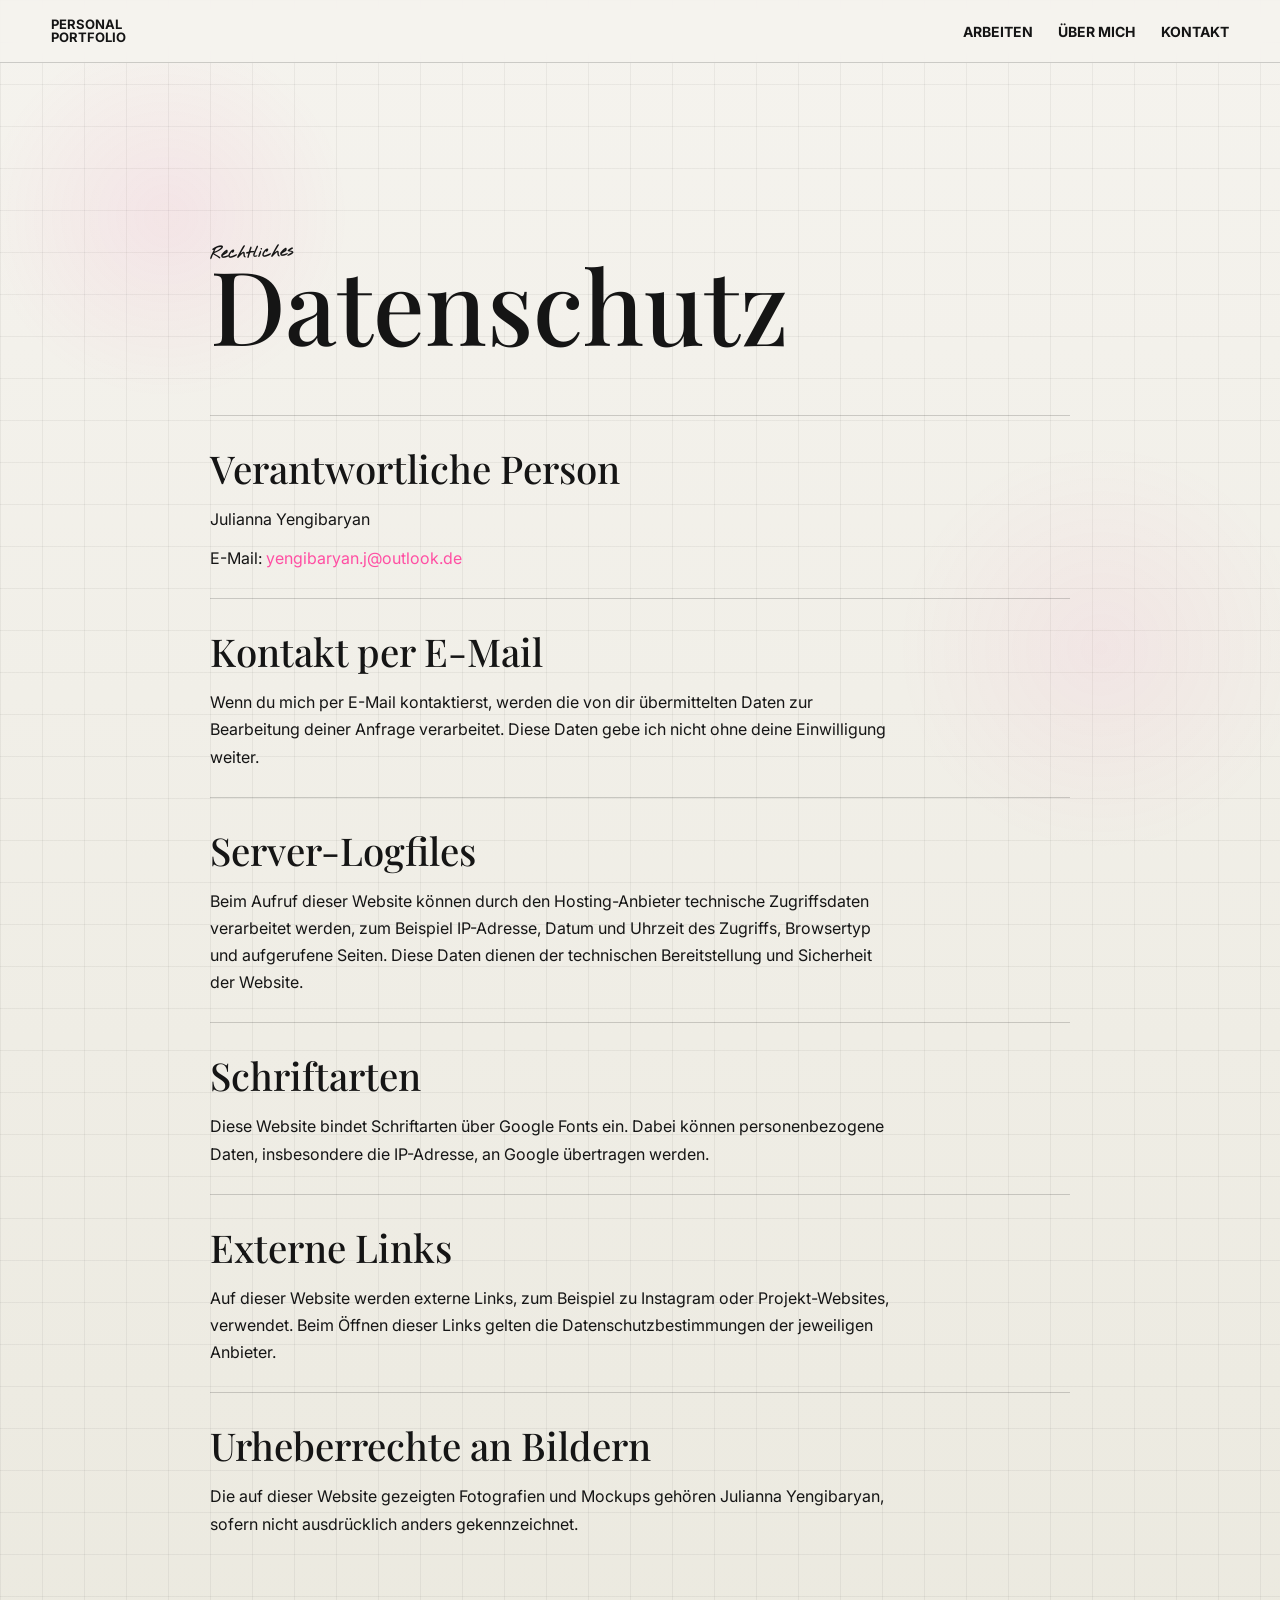
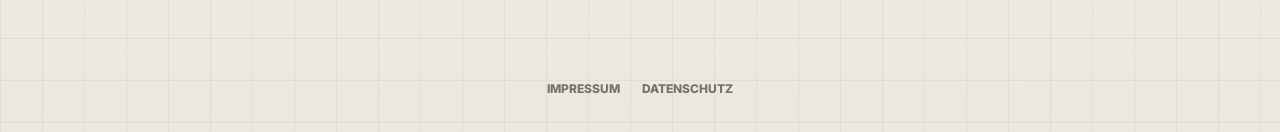
==== datenschutz.html @ b4ad5016 "update portfolio" ====
<!doctype html>
<html lang="de">
  <head>
    <meta charset="utf-8">
    <meta name="viewport" content="width=device-width, initial-scale=1">
    <title>Datenschutz | Julianna Yengibaryan</title>
    <link rel="stylesheet" href="styles.css?v=20260529j">
  </head>
  <body class="legal-page">
    <header class="site-header">
      <a class="brand" href="index.html"><span>Personal<br>Portfolio</span></a>
      <nav class="main-nav" aria-label="Hauptnavigation">
        <a href="index.html#index">Arbeiten</a>
        <a href="index.html#about">Über mich</a>
        <a href="index.html#kontakt">Kontakt</a>
      </nav>
    </header>

    <main class="legal-content">
      <p class="collection-hand">Rechtliches</p>
      <h1>Datenschutz</h1>

      <section>
        <h2>Verantwortliche Person</h2>
        <p>Julianna Yengibaryan</p>
        <p>E-Mail: <a href="mailto:yengibaryan.j@outlook.de">yengibaryan.j@outlook.de</a></p>
      </section>

      <section>
        <h2>Kontakt per E-Mail</h2>
        <p>Wenn du mich per E-Mail kontaktierst, werden die von dir übermittelten Daten zur Bearbeitung deiner Anfrage verarbeitet. Diese Daten gebe ich nicht ohne deine Einwilligung weiter.</p>
      </section>

      <section>
        <h2>Server-Logfiles</h2>
        <p>Beim Aufruf dieser Website können durch den Hosting-Anbieter technische Zugriffsdaten verarbeitet werden, zum Beispiel IP-Adresse, Datum und Uhrzeit des Zugriffs, Browsertyp und aufgerufene Seiten. Diese Daten dienen der technischen Bereitstellung und Sicherheit der Website.</p>
      </section>

      <section>
        <h2>Schriftarten</h2>
        <p>Diese Website bindet Schriftarten über Google Fonts ein. Dabei können personenbezogene Daten, insbesondere die IP-Adresse, an Google übertragen werden.</p>
      </section>

      <section>
        <h2>Externe Links</h2>
        <p>Auf dieser Website werden externe Links, zum Beispiel zu Instagram oder Projekt-Websites, verwendet. Beim Öffnen dieser Links gelten die Datenschutzbestimmungen der jeweiligen Anbieter.</p>
      </section>

      <section>
        <h2>Urheberrechte an Bildern</h2>
        <p>Die auf dieser Website gezeigten Fotografien und Mockups gehören Julianna Yengibaryan, sofern nicht ausdrücklich anders gekennzeichnet.</p>
      </section>
    </main>

    <footer class="legal-footer">
      <a href="impressum.html">Impressum</a>
      <a href="datenschutz.html">Datenschutz</a>
    </footer>
  </body>
</html>
---- styles.css ----
@import url("https://fonts.googleapis.com/css2?family=Cormorant+Garamond:wght@400;500&family=Inter:wght@400;500;700&family=Nothing+You+Could+Do&family=Playfair+Display:wght@500;600&display=swap");

:root {
  --ink: #151515;
  --muted: #77736b;
  --paper: #f5f3ee;
  --paper-deep: #ebe9df;
  --grid: rgba(21, 21, 21, 0.055);
  --line: rgba(21, 21, 21, 0.18);
  --line-strong: rgba(21, 21, 21, 0.42);
  --pink: #ff4fa3;
  --pink-soft: rgba(255, 79, 163, 0.22);
  --hand: "Nothing You Could Do", "Marker Felt", "Bradley Hand", cursive;
}

/* Editorial board direction */
body:has(.editorial-home) {
  background: var(--paper);
}

body:has(.editorial-home)::after {
  display: none;
}

body:has(.editorial-home) .site-header,
body:has(.editorial-home) .grain {
  display: none;
}

.editorial-home .board:not(.board-hero) .board-logo,
.editorial-home .board:not(.board-hero) .board-nav {
  display: none;
}

.editorial-home {
  display: grid;
  gap: 12px;
  padding: 12px;
  background: var(--paper);
}

.board {
  position: relative;
  min-height: calc(100svh - 24px);
  overflow: hidden;
  border: 1px solid rgba(21, 21, 21, 0.08);
  background:
    linear-gradient(90deg, rgba(21, 21, 21, 0.035) 1px, transparent 1px) 0 0 / 44px 44px,
    linear-gradient(rgba(21, 21, 21, 0.035) 1px, transparent 1px) 0 0 / 44px 44px,
    var(--paper);
}

.board-logo {
  position: absolute;
  top: 30px;
  left: 34px;
  z-index: 5;
  font-family: "Cormorant Garamond", Georgia, serif;
  font-size: 34px;
  font-style: italic;
  font-weight: 500;
  line-height: 1;
}

.board-nav {
  position: absolute;
  top: 30px;
  right: 36px;
  z-index: 5;
  display: flex;
  gap: 34px;
  font-size: 13px;
  font-weight: 800;
  letter-spacing: 0;
  text-transform: uppercase;
}

.home-start-logo {
  position: fixed;
  top: 30px;
  left: 36px;
  z-index: 101;
  color: var(--ink);
  font-family: Inter, Helvetica, Arial, sans-serif;
  font-size: 13px;
  font-weight: 800;
  letter-spacing: 0;
  line-height: 1;
  text-transform: uppercase;
}

.home-start-logo,
.board-hero .board-nav,
.mobile-menu-toggle,
.collection-page .site-header {
  transition: opacity 220ms ease, transform 220ms ease;
}

.home-start-logo.nav-hidden,
.board-hero .board-nav.nav-hidden,
.mobile-menu-toggle.nav-hidden {
  opacity: 0;
  pointer-events: none;
  transform: translateY(-18px);
}

.mobile-menu-toggle {
  display: none;
}

.board-hero {
  min-height: calc(100svh - 24px);
  color: var(--ink);
  background:
    linear-gradient(90deg, rgba(21, 21, 21, 0.012) 1px, transparent 1px) 0 0 / 44px 44px,
    linear-gradient(rgba(21, 21, 21, 0.012) 1px, transparent 1px) 0 0 / 44px 44px,
    var(--paper);
}

.board-hero .board-nav,
.board-hero .hand-name,
.board-hero .scroll-note {
  display: none;
}

.board-hero h1 {
  position: absolute;
  left: clamp(48px, 6.8vw, 110px);
  top: clamp(60px, 8.8vh, 94px);
  margin: 0;
  color: var(--ink);
  font-family: "Playfair Display", Georgia, serif;
  font-size: clamp(132px, 16.8vw, 320px);
  font-weight: 500;
  line-height: 0.76;
  letter-spacing: 0;
}

.ink-hero-title span {
  position: relative;
  z-index: 1;
  display: inline-block;
  font-family: "Cormorant Garamond", Georgia, serif;
  font-style: italic;
  font-weight: 400;
  transform: translateX(clamp(10px, 1.6vw, 28px));
}

.ink-hero-title span::before {
  content: "";
  position: absolute;
  z-index: -1;
  left: -0.78em;
  top: -0.26em;
  width: 1.38em;
  height: 1.28em;
  border-radius: 48% 52% 56% 44% / 52% 43% 57% 48%;
  background:
    radial-gradient(ellipse at 45% 52%, rgba(255, 58, 150, 0.9) 0 16%, rgba(255, 62, 153, 0.72) 30%, rgba(255, 72, 160, 0.42) 48%, rgba(255, 79, 163, 0.16) 64%, transparent 84%),
    radial-gradient(circle at 28% 40%, rgba(255, 79, 163, 0.5), transparent 48%),
    radial-gradient(circle at 68% 63%, rgba(255, 79, 163, 0.22), transparent 46%);
  filter: blur(24px);
  transform: rotate(-9deg);
}

.ink-hero-title span::after {
  content: "";
  position: absolute;
  z-index: -1;
  left: -1em;
  top: -0.48em;
  width: 1.86em;
  height: 1.74em;
  border-radius: 46% 54% 51% 49%;
  background:
    radial-gradient(circle at 19% 38%, rgba(255, 79, 163, 0.28) 0 1px, transparent 1.7px),
    radial-gradient(circle at 29% 18%, rgba(255, 79, 163, 0.22) 0 1px, transparent 1.8px),
    radial-gradient(circle at 39% 73%, rgba(255, 79, 163, 0.3) 0 1.2px, transparent 2px),
    radial-gradient(circle at 55% 17%, rgba(255, 79, 163, 0.2) 0 1px, transparent 1.7px),
    radial-gradient(circle at 71% 44%, rgba(255, 79, 163, 0.18) 0 1px, transparent 1.9px),
    radial-gradient(circle at 13% 68%, rgba(255, 79, 163, 0.18) 0 1.1px, transparent 2px),
    radial-gradient(circle, rgba(255, 79, 163, 0.18) 0 0.8px, transparent 1.7px) 0 0 / 5px 5px,
    radial-gradient(circle, rgba(255, 79, 163, 0.1) 0 1px, transparent 2.2px) 2px 3px / 10px 10px,
    radial-gradient(ellipse at 42% 48%, rgba(255, 79, 163, 0.12), transparent 72%);
  opacity: 0.78;
  filter: blur(0.25px);
  transform: rotate(-9deg);
}

.board-ink .hero-rule {
  right: clamp(70px, 9vw, 140px);
  top: 23%;
  height: 33%;
}

.board-ink .hero-place {
  right: calc(clamp(70px, 9vw, 140px) - 0.58em);
  top: calc(23% + 33% + 60px);
}

.hand-name {
  position: absolute;
  left: clamp(58px, 8.2vw, 156px);
  bottom: clamp(50px, 8vh, 86px);
  padding-left: 0.22em;
  color: var(--pink);
  font-family: var(--hand);
  font-size: clamp(38px, 4vw, 72px);
  font-weight: 700;
  transform: rotate(-2deg);
}

.hero-fields {
  position: absolute;
  right: clamp(112px, 13vw, 210px);
  top: clamp(66px, 8.8vh, 102px);
  margin: 0;
  color: var(--ink);
  font-size: clamp(22px, 2vw, 34px);
  font-weight: 900;
  line-height: 1.52;
  text-transform: uppercase;
}

.hero-rule {
  position: absolute;
  right: clamp(100px, 11.8vw, 190px);
  top: 22.5%;
  width: 1px;
  height: 33%;
  background: rgba(21, 21, 21, 0.2);
}

.hero-place {
  position: absolute;
  right: calc(clamp(100px, 11.8vw, 190px) - 0.58em);
  top: calc(22.5% + 33% + 64px);
  color: var(--ink);
  font-size: clamp(14px, 1.2vw, 22px);
  font-weight: 900;
  letter-spacing: 0.03em;
  line-height: 1;
  text-transform: uppercase;
  writing-mode: vertical-rl;
}

.scroll-note {
  position: absolute;
  left: 50%;
  right: auto;
  bottom: clamp(34px, 5vh, 58px);
  font-size: clamp(9px, 0.82vw, 13px);
  font-weight: 800;
  line-height: 1.15;
  text-align: center;
  text-transform: uppercase;
  transform: translateX(-50%);
}

.pink-line,
.pink-circle {
  position: absolute;
  pointer-events: none;
}

.pink-line {
  width: 230px;
  height: 0;
  border-top: 3px solid var(--pink);
  transform: rotate(-18deg);
}

.pink-line::after {
  content: "";
  position: absolute;
  left: 0;
  right: 0;
  top: 6px;
  border-top: 2px solid var(--pink);
}

.pink-circle {
  width: 160px;
  height: 118px;
  border: 3px solid var(--pink);
  border-radius: 48% 52% 50% 50%;
  transform: rotate(-10deg);
}

.pink-circle::after {
  content: "";
  position: absolute;
  inset: 7px -4px -4px 5px;
  border: 2px solid var(--pink);
  border-radius: 52% 48% 46% 54%;
}

.pink-line-hero {
  right: clamp(42px, 10vw, 180px);
  bottom: clamp(70px, 12vh, 132px);
  width: 160px;
  transform: rotate(-34deg);
}

.pink-circle-hero {
  right: clamp(62px, 12vw, 220px);
  bottom: clamp(110px, 18vh, 190px);
  width: 96px;
  height: 76px;
}

.pink-star {
  position: absolute;
  color: var(--pink);
  font-family: var(--hand);
  font-size: 56px;
  line-height: 1;
}

.pink-star-hero {
  right: clamp(172px, 18.2vw, 292px);
  bottom: clamp(38px, 6.2vh, 72px);
  font-size: clamp(104px, 8.5vw, 152px);
  font-weight: 400;
  transform: rotate(2deg);
}

.board-hero {
  color: var(--ink);
  background:
    linear-gradient(90deg, rgba(21, 21, 21, 0.018) 1px, transparent 1px) 0 0 / 44px 44px,
    linear-gradient(rgba(21, 21, 21, 0.018) 1px, transparent 1px) 0 0 / 44px 44px,
    var(--paper);
}

.board-hero .board-nav {
  display: flex;
  position: fixed;
  top: 30px;
  right: 36px;
  z-index: 100;
  color: var(--ink);
  background: transparent;
}

.board-hero .board-nav.on-dark,
.home-start-logo.on-dark {
  color: var(--paper);
}

.board-hero .board-nav.on-dark .language-toggle {
  color: var(--paper);
}

.board-hero .hand-name,
.board-hero .scroll-note {
  display: block;
}

.board-hero h1 {
  left: clamp(30px, 3.2vw, 58px);
  top: clamp(62px, 8vh, 104px);
  font-size: clamp(104px, 14.6vw, 278px);
  line-height: 0.92;
}

.board-hero .hand-name {
  left: clamp(30px, 3.4vw, 60px);
  bottom: clamp(34px, 5.5vh, 62px);
}

body.name-flight-ready .board-hero .hand-name {
  position: fixed;
  left: calc(var(--name-start-left) - 0.22em);
  top: var(--name-start-top);
  max-width: min(760px, calc(100vw - 36px));
  bottom: auto;
  z-index: 90;
  pointer-events: none;
  transform:
    translate3d(var(--name-flight-x, 0), var(--name-flight-y, 0), 0)
    rotate(var(--name-flight-rotate, -2deg))
    scale(var(--name-flight-scale, 1));
  transform-origin: left center;
  transition: none;
  will-change: transform;
}

.board-hero .hero-fields {
  right: clamp(56px, 6vw, 92px);
  top: auto;
  bottom: clamp(122px, 16vh, 174px);
  font-size: clamp(18px, 1.7vw, 28px);
  line-height: 1.34;
}

.board-hero .pink-circle-hero {
  right: clamp(56px, 7vw, 112px);
  top: 24%;
  width: clamp(120px, 11vw, 185px);
  height: clamp(96px, 8.6vw, 145px);
}

.board-hero .pink-star-hero {
  right: 38%;
  bottom: 24%;
  font-size: 58px;
}

.board-ink {
  color: var(--ink);
  background:
    linear-gradient(90deg, rgba(21, 21, 21, 0.012) 1px, transparent 1px) 0 0 / 44px 44px,
    linear-gradient(rgba(21, 21, 21, 0.012) 1px, transparent 1px) 0 0 / 44px 44px,
    var(--paper);
}

.board-ink .ink-hero-title {
  position: absolute;
  left: clamp(48px, 6.8vw, 110px);
  top: clamp(60px, 8.8vh, 94px);
  margin: 0;
  color: var(--ink);
  font-family: "Playfair Display", Georgia, serif;
  font-size: clamp(132px, 16.8vw, 320px);
  font-weight: 500;
  line-height: 0.76;
}

body[data-language="de"] .board-ink .ink-hero-title {
  font-size: clamp(78px, 10.2vw, 184px);
  line-height: 0.86;
}

.board-ink .hero-fields {
  right: clamp(112px, 13vw, 210px);
  top: clamp(66px, 8.8vh, 102px);
  bottom: auto;
  font-size: clamp(22px, 2vw, 34px);
  line-height: 1.52;
}

.board-ink .pink-star-hero {
  right: clamp(172px, 18.2vw, 292px);
  bottom: clamp(38px, 6.2vh, 72px);
  font-size: clamp(104px, 8.5vw, 152px);
}

.board-index {
  display: grid;
  grid-template-columns: 170px minmax(280px, 0.9fr) minmax(320px, 0.95fr);
  gap: 34px;
  align-items: center;
  padding: 70px 70px 70px 30px;
}

.vertical-title {
  margin: 0;
  color: var(--ink);
  writing-mode: vertical-rl;
  transform: rotate(180deg);
  font-family: "Playfair Display", Georgia, serif;
  font-size: clamp(58px, 8vw, 136px);
  line-height: 0.86;
  text-transform: uppercase;
}

.editorial-index {
  display: grid;
  gap: 18px;
  font-family: "Cormorant Garamond", Georgia, serif;
  font-size: clamp(24px, 2vw, 37px);
}

.editorial-index a {
  position: relative;
  z-index: 0;
  display: grid;
  grid-template-columns: 44px 1fr;
  gap: 18px;
  align-items: baseline;
  width: fit-content;
  color: var(--ink);
  transition: color 180ms ease;
}

.editorial-index span {
  font-family: Inter, Helvetica, Arial, sans-serif;
  font-size: 13px;
  font-weight: 700;
}

.editorial-index em {
  font: inherit;
}

.editorial-index a:hover {
  color: var(--ink);
}

.editorial-index a::after {
  content: none;
  position: absolute;
  left: 46px;
  top: 50%;
  z-index: -1;
  width: calc(100% - 22px);
  min-width: 220px;
  height: 1.95em;
  border: 3px solid var(--pink);
  border-radius: 48% 52% 51% 49%;
  opacity: 0;
  transform: translateY(-47%) rotate(-3deg) scale(0.9);
  transition: opacity 180ms ease, transform 180ms ease;
}

.editorial-index a:hover::after {
  opacity: 0;
}

.editorial-index a::before {
  content: "";
  position: absolute;
  left: 38px;
  top: 50%;
  z-index: -1;
  width: calc(100% - 2px);
  min-width: 238px;
  height: 1.7em;
  border: 2px solid var(--pink);
  border-radius: 53% 47% 45% 55%;
  opacity: 0;
  transform: translateY(-43%) rotate(2deg) scale(0.92);
  transition: opacity 180ms ease, transform 180ms ease;
}

.editorial-index a:hover::before {
  opacity: 0.85;
  transform: translateY(-43%) rotate(2deg) scale(1);
}

.index-photo {
  position: relative;
  margin: 0;
  align-self: stretch;
  padding: clamp(12px, 1.4vw, 22px) clamp(12px, 1.4vw, 22px) clamp(42px, 4vw, 68px);
  background: #fffdf8;
  box-shadow: 0 20px 42px rgba(21, 21, 21, 0.16);
  transform: rotate(1.2deg);
}

.index-photo img {
  height: 100%;
  min-height: 520px;
  object-fit: cover;
  filter: none !important;
  mix-blend-mode: normal;
  background: #111;
}

.material-sketch {
  position: absolute;
  pointer-events: none;
  color: var(--pink);
}

.material-sketch-circle {
  right: -22px;
  top: 12%;
  width: 150px;
  height: 112px;
  border: 3px solid var(--pink);
  border-radius: 48% 52% 46% 54%;
  transform: rotate(-12deg);
}

.material-sketch-circle::after {
  content: "";
  position: absolute;
  inset: 7px -4px -5px 6px;
  border: 2px solid var(--pink);
  border-radius: 53% 47% 52% 48%;
  transform: rotate(8deg);
}

.material-sketch-line {
  left: -34px;
  bottom: 14%;
  width: 150px;
  border-top: 3px solid var(--pink);
  transform: rotate(-8deg);
}

.material-sketch-line::after {
  content: "";
  position: absolute;
  left: 4px;
  right: -10px;
  top: 7px;
  border-top: 2px solid var(--pink);
}

.material-sketch-note {
  right: -48px;
  bottom: 18%;
  font-family: var(--hand);
  font-size: 28px;
  font-weight: 700;
  line-height: 0.95;
  transform: rotate(-8deg);
}

.pink-circle-index {
  top: 42px;
  left: 42%;
  width: 115px;
  height: 95px;
}

.pink-star-index {
  right: 34px;
  bottom: 46px;
}

.page-count {
  position: absolute;
  right: 92px;
  bottom: 38px;
  margin: 0;
  font-size: 24px;
  font-weight: 700;
}

.page-count::first-letter {
  color: var(--pink);
}

.board-about {
  display: grid;
  grid-template-columns: minmax(280px, 0.82fr) minmax(340px, 1fr);
  gap: clamp(56px, 8vw, 120px);
  align-items: center;
  padding: 78px clamp(42px, 6vw, 92px);
}

.hand-label,
.hand-note {
  color: var(--pink);
  font-family: var(--hand);
  font-weight: 700;
}

.hand-label {
  position: absolute;
  top: 92px;
  left: 64px;
  font-size: 23px;
}

.about-statement h2 {
  margin: 0 0 38px;
  font-family: "Playfair Display", Georgia, serif;
  font-size: clamp(74px, 8.4vw, 150px);
  line-height: 0.96;
}

.about-name-slot {
  width: min(560px, 100%);
  height: clamp(54px, 6vw, 112px);
  margin: 0 0 42px clamp(28px, 4vw, 76px);
}

.about-statement h2 span {
  position: relative;
  display: inline-block;
}

.about-statement h2 span::after {
  content: "";
  position: absolute;
  inset: -0.08em -0.16em 0;
  border: 3px solid var(--pink);
  border-radius: 52% 48% 46% 54%;
  transform: rotate(-4deg);
}

.about-statement ul {
  display: grid;
  gap: 7px;
  margin: 0 0 0;
  padding: 0;
  list-style: none;
  font-size: 11px;
  font-weight: 800;
  text-transform: uppercase;
}

.about-statement p {
  max-width: 520px;
  margin: 38px 0 0;
  color: var(--ink);
  font-family: var(--hand);
  font-size: clamp(24px, 2vw, 36px);
  font-weight: 700;
  line-height: 1.35;
}

.board-about .about-statement > p {
  color: var(--ink) !important;
  font-family: var(--hand) !important;
  font-size: clamp(24px, 2vw, 36px) !important;
  font-weight: 700;
  line-height: 1.35;
  margin-top: 38px;
  margin-left: clamp(28px, 4vw, 76px);
}

.about-photo {
  position: relative;
  margin: 0;
  padding: clamp(12px, 1.4vw, 22px) clamp(12px, 1.4vw, 22px) clamp(42px, 4vw, 68px);
  transform: rotate(7deg);
  background: #fffdf8;
  box-shadow: 0 20px 42px rgba(21, 21, 21, 0.16);
}

.about-photo img {
  height: min(68vh, 650px);
  object-fit: contain;
  filter: grayscale(1) contrast(1.08);
  background: #111;
}

.about-tape {
  position: absolute;
  left: 50%;
  top: -18px;
  z-index: 4;
  width: 120px;
  height: 42px;
  background:
    repeating-linear-gradient(0deg, rgba(255, 255, 255, 0.14) 0 3px, transparent 3px 8px),
    rgba(255, 79, 163, 0.58);
  transform: translateX(-50%) rotate(5deg);
}

.about-script {
  color: var(--pink);
  font-family: var(--hand);
  font-size: 20px;
  font-weight: 700;
  transform: rotate(-2deg);
}

.about-arrow {
  right: 8%;
  bottom: 13%;
  width: 175px;
  transform: rotate(-4deg);
}

.about-star {
  z-index: 3;
  font-size: clamp(42px, 4vw, 76px);
  font-weight: 400;
}

.about-star-a {
  right: 10%;
  top: 11%;
  transform: rotate(12deg);
}

.about-star-b {
  left: 9%;
  bottom: 12%;
  font-size: clamp(30px, 3vw, 54px);
  transform: rotate(-8deg);
}

.about-star-c {
  right: 34%;
  bottom: 18%;
  font-size: clamp(26px, 2.4vw, 44px);
  transform: rotate(18deg);
}

.about-rule {
  position: absolute;
  right: clamp(58px, 7vw, 124px);
  top: 39%;
  width: 3px;
  height: 18%;
  background: var(--pink);
}

.about-place {
  position: absolute;
  right: calc(clamp(58px, 7vw, 124px) - 0.48em);
  top: calc(39% + 18% + 16px);
  color: var(--ink);
  font-size: clamp(14px, 1.2vw, 22px);
  font-weight: 900;
  letter-spacing: 0.03em;
  line-height: 1;
  text-transform: uppercase;
  writing-mode: vertical-rl;
}

.hand-note {
  align-self: center;
  font-size: 23px;
  line-height: 1.65;
}

.pink-star-about {
  right: 88px;
  top: 31%;
}

.board-project {
  display: grid;
  grid-template-columns: 180px minmax(230px, 0.7fr) minmax(320px, 1fr);
  gap: 38px;
  align-items: center;
  padding: 72px 64px;
}

.side-cats {
  display: grid;
  gap: 13px;
  align-self: start;
  margin-top: 90px;
  font-size: 12px;
  font-weight: 800;
  text-transform: uppercase;
}

.side-cats a.active,
.side-cats a:hover {
  color: var(--pink);
  text-decoration: underline;
  text-underline-offset: 6px;
}

.project-no {
  margin: 0;
  font-size: clamp(110px, 10vw, 190px);
  line-height: 0.8;
}

.board-project h2 {
  margin: 0;
  color: var(--pink);
  font-family: "Playfair Display", Georgia, serif;
  font-size: clamp(46px, 6vw, 106px);
  letter-spacing: 0.18em;
  text-transform: uppercase;
}

.view-project {
  align-self: end;
  font-size: 12px;
  font-weight: 800;
  text-transform: uppercase;
}

.project-photo {
  grid-column: 3;
  grid-row: 1 / span 3;
  margin: 0;
}

.project-photo img {
  height: min(65vh, 640px);
  object-fit: cover;
  filter: grayscale(1) contrast(1.06);
}

.pink-circle-project {
  right: 18%;
  bottom: 13%;
  width: 190px;
  height: 112px;
}

.pink-line-project {
  right: 8%;
  bottom: 9%;
  width: 180px;
  transform: rotate(6deg);
}

.board-quote {
  min-height: 100svh;
  color: var(--paper);
  background:
    linear-gradient(90deg, rgba(245, 243, 238, 0.09) 1px, transparent 1px) 0 0 / 88px 88px,
    linear-gradient(rgba(245, 243, 238, 0.09) 1px, transparent 1px) 0 0 / 88px 88px,
    #11120f;
}

.board-quote h2 {
  position: absolute;
  left: clamp(58px, 8vw, 128px);
  top: clamp(54px, 7vw, 100px);
  margin: 0;
  font-family: "Playfair Display", Georgia, serif;
  font-size: clamp(78px, 9vw, 174px);
  line-height: 0.9;
}

.board-quote em {
  color: var(--pink);
  font-family: "Cormorant Garamond", Georgia, serif;
  font-style: italic;
}

.quote-star {
  right: 12%;
  top: 25%;
  color: var(--pink);
  font-size: 96px;
}

.quote-circle {
  right: clamp(48px, 7vw, 112px);
  bottom: clamp(54px, 8vw, 118px);
  width: clamp(360px, 34vw, 620px);
  height: clamp(160px, 15vw, 270px);
  border-color: var(--pink);
}

.quote-circle::after {
  border-color: var(--pink);
}

.quote-link {
  position: absolute;
  right: 120px;
  bottom: 70px;
  font-size: 12px;
  font-weight: 800;
  text-transform: uppercase;
}

.contact-board {
  position: absolute;
  left: clamp(58px, 8vw, 128px);
  bottom: clamp(64px, 8vw, 118px);
  display: grid;
  gap: 14px;
  color: var(--paper);
  font-size: clamp(18px, 2vw, 34px);
  font-weight: 500;
}

.contact-email-frame {
  position: absolute;
  right: clamp(82px, 11vw, 180px);
  bottom: clamp(108px, 14vw, 214px);
  z-index: 2;
  display: grid;
  gap: 12px;
  color: var(--paper);
  font-size: clamp(18px, 1.8vw, 30px);
  font-weight: 500;
}

.contact-email-frame span {
  color: var(--pink);
  font-family: var(--hand);
  font-size: clamp(28px, 3vw, 52px);
  font-weight: 700;
  line-height: 0.8;
  transform: rotate(-4deg);
}

.contact-email-frame a {
  color: var(--paper);
  border-bottom: 0;
}

.contact-email-frame a:hover {
  color: var(--pink);
}

.contact-board a {
  width: fit-content;
  border-bottom: 1px solid rgba(245, 243, 238, 0.55);
}

.contact-board a:hover {
  color: var(--pink);
  border-color: var(--pink);
}

.legal-footer {
  position: relative;
  z-index: 5;
  display: flex;
  justify-content: center;
  gap: 22px;
  padding: 28px 18px 36px;
  color: var(--muted);
  font-size: 12px;
  font-weight: 800;
  text-transform: uppercase;
}

.legal-footer a:hover {
  color: var(--pink);
}

.home-legal-footer {
  margin-top: -12px;
}

.legal-page {
  min-height: 100vh;
}

.legal-content {
  width: min(860px, calc(100vw - 36px));
  margin: 0 auto;
  padding: clamp(120px, 13vw, 190px) 0 clamp(52px, 7vw, 96px);
}

.legal-content h1 {
  margin: 0 0 clamp(38px, 5vw, 68px);
  font-family: "Playfair Display", Georgia, serif;
  font-size: clamp(54px, 8vw, 118px);
  font-weight: 500;
  line-height: 0.92;
}

.legal-content section {
  display: grid;
  gap: 12px;
  padding: 26px 0;
  border-top: 1px solid var(--line);
}

.legal-content h2 {
  margin: 0;
  font-family: "Playfair Display", Georgia, serif;
  font-size: clamp(26px, 3vw, 44px);
  font-weight: 500;
}

.legal-content p {
  max-width: 680px;
  margin: 0;
  color: var(--ink);
  font-size: 16px;
  line-height: 1.7;
}

.legal-content a {
  color: var(--pink);
  border-bottom: 0;
}

.legal-note {
  color: var(--muted) !important;
}

.board-work {
  display: grid;
  grid-template-rows: auto 1fr;
  gap: 36px;
  padding: 62px 52px;
}

.work-tabs {
  display: flex;
  justify-content: flex-end;
  gap: clamp(16px, 3vw, 54px);
  font-size: 12px;
  font-weight: 800;
  text-transform: uppercase;
}

.work-tabs a.active,
.work-tabs a:hover {
  border-bottom: 2px solid var(--pink);
}

.work-grid-editorial {
  display: grid;
  grid-template-columns: 0.78fr 1fr 1fr 1fr;
  grid-auto-rows: minmax(170px, 1fr);
  gap: 22px;
  align-items: stretch;
}

.work-grid-editorial img {
  height: 100%;
  min-height: 220px;
  object-fit: cover;
  filter: grayscale(0.55) contrast(1.02);
}

.work-grid-editorial img:nth-child(1) {
  grid-row: span 2;
}

.work-grid-editorial img:nth-child(3) {
  grid-column: span 2;
}

.work-view {
  position: absolute;
  right: 92px;
  bottom: 86px;
  display: grid;
  place-items: center;
  width: 138px;
  height: 106px;
  color: var(--pink);
  font-family: var(--hand);
  font-size: 22px;
  font-weight: 700;
  text-align: center;
  border: 3px solid var(--pink);
  border-radius: 50%;
  transform: rotate(-8deg);
}

.board-street {
  display: grid;
  grid-template-columns: minmax(320px, 0.78fr) minmax(320px, 1.12fr);
  padding: 0;
}

.street-photo {
  height: 100%;
  min-height: calc(100svh - 24px);
  margin: 0;
  border-right: 1px solid var(--line);
  background: #090909;
}

.street-photo img {
  height: 100%;
  object-fit: cover;
  filter: grayscale(1) contrast(1.05);
}

.street-copy {
  position: relative;
  align-self: center;
  padding-left: clamp(70px, 10vw, 170px);
}

.street-copy p {
  margin: 0 0 24px;
  font-size: 24px;
}

.street-copy h2 {
  margin: 0;
  font-family: "Playfair Display", Georgia, serif;
  font-size: clamp(58px, 7vw, 132px);
  font-weight: 500;
  line-height: 0.92;
}

.street-copy a {
  position: absolute;
  left: clamp(70px, 10vw, 170px);
  bottom: -180px;
  font-size: 12px;
  font-weight: 800;
  text-transform: uppercase;
}

.street-copy small {
  position: absolute;
  left: clamp(70px, 10vw, 170px);
  bottom: -260px;
  font-size: 13px;
  font-weight: 700;
}

.street-line {
  position: relative;
  display: block;
  width: 168px;
  margin: 52px 0 0 28px;
  transform: rotate(-4deg);
}

.street-circle {
  left: 31%;
  bottom: 18%;
  width: 185px;
  height: 150px;
}

.board-mood {
  display: grid;
  grid-template-columns: 0.78fr 1fr 0.5fr;
  grid-template-rows: 1fr 1fr;
  gap: 0;
  padding: 84px 78px;
}

.board-mood::before {
  content: "";
  position: absolute;
  inset: 0;
  background:
    linear-gradient(90deg, rgba(21, 21, 21, 0.04) 1px, transparent 1px) 0 0 / 34px 34px,
    linear-gradient(rgba(21, 21, 21, 0.04) 1px, transparent 1px) 0 0 / 34px 34px;
}

.mood-pin,
.mood-main,
.mood-small,
.mood-words,
.mood-star {
  position: relative;
  z-index: 1;
}

.mood-pin {
  align-self: start;
  justify-self: end;
  width: 130px;
  margin: 68px 22px 0 0;
  transform: rotate(-3deg);
}

.mood-pin::before {
  content: "";
  position: absolute;
  left: 44%;
  top: -18px;
  width: 14px;
  height: 32px;
  background: #111;
  border-radius: 9px 9px 2px 2px;
}

.mood-pin img,
.mood-small img {
  filter: grayscale(1) contrast(1.04);
}

.mood-main {
  grid-column: 2;
  grid-row: 1 / span 2;
  align-self: center;
  margin: 0;
  transform: rotate(5deg);
}

.mood-main img {
  height: min(66vh, 660px);
  object-fit: cover;
  filter: grayscale(1) contrast(1.05) sepia(0.18) hue-rotate(285deg) saturate(2.8);
  opacity: 0.78;
}

.mood-main::after {
  content: "";
  position: absolute;
  inset: 0;
  background: rgba(255, 79, 163, 0.42);
  mix-blend-mode: multiply;
  pointer-events: none;
}

.mood-main figcaption {
  position: absolute;
  left: 22%;
  top: 18%;
  z-index: 2;
  color: #070707;
  font-size: clamp(58px, 6vw, 118px);
  font-weight: 500;
  line-height: 0.98;
  letter-spacing: 0.02em;
  text-transform: uppercase;
}

.mood-small {
  align-self: end;
  width: min(230px, 20vw);
  margin: 0;
  background: var(--paper);
}

.mood-small-a {
  grid-column: 2;
  grid-row: 2;
  justify-self: end;
  transform: translate(82px, -8px) rotate(-2deg);
}

.mood-small-b {
  grid-column: 1;
  grid-row: 2;
  justify-self: end;
  transform: translate(44px, -38px) rotate(2deg);
}

.mood-small img {
  height: 150px;
  object-fit: cover;
}

.mood-words {
  grid-column: 3;
  grid-row: 1 / span 2;
  align-self: center;
  margin: 0;
  color: var(--pink);
  font-family: var(--hand);
  font-size: 25px;
  font-weight: 700;
  line-height: 1.85;
  transform: rotate(-2deg);
}

.mood-star {
  right: 8%;
  bottom: 13%;
}

@media (max-width: 900px) {
  .board-index,
  .board-about,
  .board-project {
    grid-template-columns: 1fr;
    padding: 86px 24px 42px;
  }

  .vertical-title {
    writing-mode: initial;
    transform: none;
    font-size: clamp(76px, 18vw, 140px);
  }

  .index-photo img,
  .about-photo img,
  .project-photo img {
    height: auto;
    max-height: 70vh;
  }

  .project-photo {
    grid-column: auto;
    grid-row: auto;
  }

  .board-work {
    padding: 86px 24px 42px;
  }

  .work-tabs {
    justify-content: flex-start;
    flex-wrap: wrap;
  }

  .work-grid-editorial {
    grid-template-columns: 1fr 1fr;
  }

  .board-street,
  .board-mood {
    grid-template-columns: 1fr;
    padding: 86px 24px 42px;
  }

  .street-photo {
    min-height: 420px;
  }

  .street-copy {
    padding: 42px 0 140px;
  }

  .street-copy a,
  .street-copy small {
    left: 0;
  }

  .mood-main {
    grid-column: 1;
    grid-row: auto;
  }

  .mood-pin,
  .mood-small-a,
  .mood-small-b,
  .mood-words {
    grid-column: 1;
    grid-row: auto;
    justify-self: start;
    transform: none;
  }
}

* {
  box-sizing: border-box;
}

html {
  scroll-behavior: smooth;
}

body {
  margin: 0;
  color: var(--ink);
  background:
    linear-gradient(90deg, var(--grid) 1px, transparent 1px) 0 0 / 42px 42px,
    linear-gradient(var(--grid) 1px, transparent 1px) 0 0 / 42px 42px,
    linear-gradient(180deg, var(--paper), var(--paper-deep));
  font-family: Inter, Helvetica, Arial, sans-serif;
}

body::after {
  content: "";
  position: fixed;
  inset: 0;
  z-index: 0;
  pointer-events: none;
  background:
    radial-gradient(circle at 13% 24%, rgba(255, 79, 163, 0.08), transparent 14%),
    radial-gradient(circle at 86% 72%, rgba(255, 79, 163, 0.06), transparent 16%);
}

body::selection {
  color: var(--paper);
  background: var(--ink);
}

img,
video {
  display: block;
  width: 100%;
}

a {
  color: inherit;
  text-decoration: none;
}

button {
  font: inherit;
}

.grain {
  display: none;
}

main,
footer {
  position: relative;
  z-index: 2;
}

.sketch-word {
  position: relative;
  display: inline-block;
  z-index: 0;
}

.sketch-word::after {
  content: "";
  position: absolute;
  inset: -0.12em -0.16em -0.06em;
  z-index: 1;
  border: 4px solid var(--pink);
  outline: 2px solid rgba(255, 79, 163, 0.72);
  outline-offset: 4px;
  border-radius: 54% 46% 48% 52%;
  opacity: 0;
  pointer-events: none;
  transform: rotate(-3deg) scale(0.82);
  mix-blend-mode: multiply;
}

.sketch-word:hover::after,
.folder-link:hover strong::after {
  opacity: 0.82;
  animation: drawSketchCircle 360ms cubic-bezier(.2, .8, .2, 1) both;
}

.sketch-word-large::after {
  inset: -0.08em -0.09em -0.03em;
}

.sketch-line-word::after {
  inset: auto 0 -0.12em;
  height: 0;
  border: 0;
  border-top: 4px solid var(--pink);
  border-radius: 0;
  transform: rotate(-1deg) scaleX(0.84);
  transform-origin: left center;
}

.site-header {
  position: sticky;
  top: 0;
  z-index: 20;
  display: grid;
  grid-template-columns: 1fr auto;
  gap: 24px;
  align-items: center;
  padding: 18px clamp(18px, 4vw, 56px);
  background: rgba(245, 243, 238, 0.88);
  border-bottom: 1px solid var(--line);
  backdrop-filter: blur(16px);
}

.brand {
  position: relative;
  z-index: 0;
  display: inline-flex;
  gap: 0;
  width: fit-content;
  color: var(--ink);
  font-family: Inter, Helvetica, Arial, sans-serif;
  font-size: 13px;
  font-weight: 700;
  line-height: 1;
  letter-spacing: 0;
  text-transform: uppercase;
}

.brand::after,
.folder-link strong::after {
  content: "";
  position: absolute;
  inset: -0.32em -0.45em -0.22em;
  z-index: 1;
  border: 3px solid var(--pink);
  outline: 1.5px solid rgba(255, 79, 163, 0.72);
  outline-offset: 3px;
  border-radius: 55% 45% 49% 51%;
  opacity: 0;
  pointer-events: none;
  transform: rotate(-3deg) scale(0.82);
  mix-blend-mode: multiply;
}

@keyframes drawSketchCircle {
  0% {
    transform: rotate(-3deg) scale(0.72);
    opacity: 0;
  }
  100% {
    transform: rotate(-2deg) scale(1);
    opacity: 0.88;
  }
}

.brand span:first-child {
  width: auto;
  height: auto;
  color: inherit;
  background: none;
  border-radius: 0;
}

.brand span:first-child::after {
  content: none;
}

.main-nav {
  display: flex;
  gap: clamp(12px, 2vw, 26px);
  color: var(--ink);
  font-family: Inter, Helvetica, Arial, sans-serif;
  font-size: 14px;
  font-weight: 700;
  text-transform: uppercase;
}

.main-nav a:hover {
  color: var(--pink);
}

.main-nav a {
  position: relative;
  z-index: 0;
}

.language-toggle {
  display: inline-flex;
  gap: 6px;
  align-items: center;
  color: var(--ink);
  font-size: 12px;
  font-weight: 800;
  line-height: 1;
}

.language-toggle button {
  padding: 0;
  border: 0;
  color: inherit;
  background: transparent;
  cursor: pointer;
  font: inherit;
}

.language-toggle button.active {
  color: var(--pink);
}

.collection-page .language-toggle {
  justify-self: end;
  margin-left: 8px;
}

.board-hero .board-nav .language-toggle {
  color: inherit;
}

.mobile-menu-toggle {
  place-items: center;
  gap: 4px;
  width: 42px;
  height: 38px;
  padding: 0;
  border: 0;
  color: var(--ink);
  background: transparent;
  box-shadow: none;
  backdrop-filter: none;
  cursor: pointer;
}

.mobile-menu-toggle span {
  display: block;
  width: 18px;
  height: 1.5px;
  border-radius: 999px;
  background: currentColor;
  transition: transform 180ms ease, opacity 180ms ease;
}

.mobile-menu-toggle.menu-open span:first-child {
  transform: translateY(5.5px) rotate(38deg);
}

.mobile-menu-toggle.menu-open span:nth-child(2) {
  opacity: 0;
}

.mobile-menu-toggle.menu-open span:last-child {
  transform: translateY(-5.5px) rotate(-38deg);
}

.mobile-menu-toggle.on-dark {
  color: var(--paper);
}

.home-hero {
  min-height: calc(100svh - 58px);
  display: flex;
  align-items: end;
  padding: clamp(86px, 12vw, 176px) clamp(18px, 4vw, 56px) clamp(52px, 7vw, 104px);
  border-bottom: 1px solid var(--line-strong);
}

.home-hero h1 {
  max-width: 1180px;
  margin: 0;
  font-family: "Playfair Display", "Cormorant Garamond", Georgia, serif;
  font-size: clamp(82px, 14vw, 210px);
  font-weight: 500;
  line-height: 0.82;
}

.hero-note {
  max-width: 560px;
  margin: 28px 0 0;
  color: var(--pink);
  font-family: var(--hand);
  font-size: clamp(22px, 2.4vw, 38px);
  font-weight: 700;
  line-height: 1.08;
  letter-spacing: 0.01em;
  transform: rotate(-1deg);
}

.ink-statement {
  position: relative;
  min-height: 100svh;
  display: grid;
  grid-template-columns: minmax(0, 1fr) 190px;
  gap: clamp(28px, 6vw, 96px);
  align-items: center;
  padding: clamp(70px, 10vw, 150px) clamp(18px, 4vw, 56px);
  border-bottom: 1px solid var(--line-strong);
  overflow: hidden;
}

.ink-statement::before {
  content: "";
  position: absolute;
  left: clamp(70px, 12vw, 190px);
  top: 41%;
  width: clamp(180px, 22vw, 360px);
  height: clamp(160px, 20vw, 330px);
  background:
    radial-gradient(circle at 42% 48%, rgba(255, 79, 163, 0.82) 0 16%, rgba(255, 79, 163, 0.48) 28%, rgba(255, 79, 163, 0.2) 43%, transparent 68%),
    radial-gradient(circle at 62% 40%, rgba(255, 79, 163, 0.48), transparent 54%),
    radial-gradient(circle at 38% 64%, rgba(255, 79, 163, 0.34), transparent 52%);
  filter: blur(14px) saturate(1.3);
  opacity: 0.88;
  transform: translateY(-50%) rotate(-8deg);
  pointer-events: none;
}

.ink-statement::after {
  content: "*";
  position: absolute;
  right: clamp(42px, 8vw, 120px);
  bottom: clamp(42px, 9vw, 120px);
  color: var(--pink);
  font-family: var(--hand);
  font-size: clamp(64px, 8vw, 120px);
  line-height: 1;
  transform: rotate(12deg);
}

.ink-statement-copy {
  position: relative;
  z-index: 2;
}

.ink-statement h2 {
  display: grid;
  margin: 0;
  max-width: 820px;
  font-family: "Playfair Display", "Cormorant Garamond", Georgia, serif;
  font-size: clamp(76px, 11vw, 178px);
  font-weight: 500;
  line-height: 0.88;
  letter-spacing: -0.02em;
}

.ink-word {
  position: relative;
  z-index: 1;
  width: fit-content;
  font-family: "Cormorant Garamond", Georgia, serif;
  font-style: italic;
  font-weight: 500;
  transform: translateX(clamp(28px, 6vw, 86px));
}

.ink-word::before {
  content: "";
  position: absolute;
  left: -0.36em;
  top: 50%;
  z-index: -1;
  width: 1.28em;
  height: 0.92em;
  background:
    radial-gradient(circle, rgba(255, 79, 163, 0.9) 0 10%, rgba(255, 79, 163, 0.55) 30%, rgba(255, 79, 163, 0.22) 52%, transparent 72%);
  filter: blur(10px) saturate(1.35);
  transform: translateY(-50%) rotate(-10deg);
}

.ink-tags {
  position: relative;
  z-index: 2;
  align-self: start;
  display: grid;
  gap: 9px;
  margin: clamp(28px, 6vw, 72px) 0 0;
  padding: 0;
  list-style: none;
  color: var(--ink);
  font-family: Inter, Helvetica, Arial, sans-serif;
  font-size: 12px;
  font-weight: 700;
  text-transform: uppercase;
}

.home-index,
.home-about {
  padding: clamp(58px, 8vw, 118px) clamp(18px, 4vw, 56px);
  border-bottom: 1px solid var(--line);
  animation: fadeUp 700ms ease both;
}

.home-section-title {
  display: grid;
  grid-template-columns: 120px minmax(0, 1fr);
  gap: 28px;
  align-items: baseline;
  margin-bottom: clamp(26px, 4vw, 52px);
}

.home-section-title h2 {
  margin: 0;
  font-family: "Cormorant Garamond", Georgia, "Times New Roman", serif;
  font-size: clamp(34px, 5vw, 76px);
  font-weight: 400;
  line-height: 0.98;
}

.about-card {
  display: grid;
  grid-template-columns: minmax(220px, 360px) minmax(0, 1fr);
  gap: clamp(28px, 6vw, 96px);
  align-items: start;
}

.about-portrait {
  position: relative;
  margin: 0;
  width: 100%;
  max-width: 360px;
  padding: 10px;
  border: 1px solid var(--line);
  background: rgba(245, 243, 238, 0.68);
  transform: none;
  box-shadow: 8px 8px 0 var(--pink-soft);
}

.about-portrait::before {
  content: "";
  position: absolute;
  inset: 14px -14px -14px 14px;
  z-index: -1;
  border: 1px solid var(--pink);
  transform: rotate(-2deg);
}

.about-portrait::after {
  content: "";
  position: absolute;
  right: -20px;
  bottom: 16px;
  width: 42px;
  height: 22px;
  border: 2px solid var(--pink);
  border-radius: 50%;
  transform: rotate(-18deg);
}

.about-portrait img {
  width: 100%;
  max-height: 480px;
  object-fit: contain;
  filter: grayscale(0.08) saturate(0.88) contrast(1.02);
}

.about-list {
  display: grid;
  border-top: 1px solid var(--line-strong);
  margin: 0;
}

.about-list div {
  display: grid;
  grid-template-columns: 1fr;
  padding: 20px 0;
  border-bottom: 1px solid var(--line);
}

.about-list dt {
  color: var(--muted);
  font-size: 12px;
  font-weight: 700;
  text-transform: uppercase;
}

.about-list dd {
  margin: 0;
  font-family: "Cormorant Garamond", Georgia, "Times New Roman", serif;
  font-size: clamp(24px, 3.5vw, 52px);
  line-height: 1;
}

.about-note {
  grid-column: 2;
  max-width: 680px;
  margin: clamp(26px, 4vw, 48px) 0 0;
  color: var(--ink);
  font-family: "Cormorant Garamond", Georgia, "Times New Roman", serif;
  font-size: clamp(26px, 3.6vw, 52px);
  line-height: 1.03;
}

.hero {
  min-height: calc(100svh - 58px);
  display: grid;
  grid-template-columns: minmax(0, 0.95fr) minmax(320px, 0.72fr);
  gap: clamp(32px, 8vw, 128px);
  align-items: end;
  padding: clamp(72px, 9vw, 142px) clamp(18px, 4vw, 56px) clamp(36px, 5vw, 72px);
  border-bottom: 1px solid var(--line-strong);
}

.hero-copy {
  max-width: 900px;
}

.eyebrow,
.section-kicker,
.work-card div > span,
.motion-main span,
.web-notes span,
.card-label,
.profile-card dt,
.contact-stack span {
  margin: 0 0 18px;
  color: var(--pink);
  font-family: var(--hand);
  font-size: 19px;
  font-weight: 700;
  line-height: 1;
  text-transform: lowercase;
}

h1,
h2,
h3,
p {
  margin-top: 0;
}

h1,
h2 {
  font-family: "Playfair Display", "Cormorant Garamond", Georgia, "Times New Roman", serif;
  font-weight: 400;
  letter-spacing: 0;
}

h1 {
  max-width: 850px;
  margin-bottom: 22px;
  font-size: clamp(56px, 9.6vw, 152px);
  line-height: 0.88;
}

.intro {
  max-width: 520px;
  margin-bottom: 0;
  color: var(--muted);
  font-size: clamp(17px, 1.6vw, 22px);
  line-height: 1.45;
}

.hero-wall {
  display: grid;
  grid-template-columns: 1fr 1fr;
  gap: 8px;
  align-self: stretch;
  min-height: 0;
}

.hero-frame {
  display: grid;
  place-items: center;
  margin: 0;
  min-height: 170px;
  border: 1px solid var(--line);
  background: rgba(247, 245, 240, 0.58);
}

.hero-frame-main {
  grid-column: 1 / -1;
}

.hero-img {
  position: static;
  width: 100%;
  height: 100%;
  max-height: 390px;
  object-fit: contain;
  border: 0;
  filter: grayscale(0.2) saturate(0.82) contrast(1.03);
  box-shadow: none;
  transform: none;
}

.section {
  padding: clamp(58px, 8vw, 118px) clamp(18px, 4vw, 56px);
}

.intro-grid {
  display: grid;
  grid-template-columns: minmax(0, 0.9fr) minmax(280px, 0.75fr);
  gap: clamp(28px, 8vw, 132px);
  border-bottom: 1px solid var(--line);
}

.intro-grid h2,
.section-heading h2,
.site-footer h2 {
  margin-bottom: 0;
  font-size: clamp(36px, 5.5vw, 82px);
  line-height: 0.98;
}

.intro-grid p:last-child {
  margin-bottom: 0;
  color: var(--muted);
  font-size: 17px;
  line-height: 1.55;
}

.section-heading {
  display: grid;
  grid-template-columns: 190px minmax(0, 1fr);
  gap: 28px;
  align-items: baseline;
  margin-bottom: clamp(30px, 5vw, 64px);
}

.filter-bar {
  display: flex;
  flex-wrap: wrap;
  gap: 10px;
  margin-bottom: 24px;
  padding-left: 190px;
}

.filter-btn {
  min-height: 30px;
  padding: 0;
  border: 0;
  border-bottom: 1px solid transparent;
  color: var(--muted);
  background: transparent;
  cursor: pointer;
  font-size: 12px;
  font-weight: 700;
  text-transform: uppercase;
}

.filter-btn.active,
.filter-btn:hover {
  color: var(--ink);
  border-bottom-color: currentColor;
}

.folder-section {
  padding-top: clamp(42px, 6vw, 82px);
  border-bottom: 1px solid var(--line);
}

.folder-nav {
  display: grid;
  border-top: 1px solid var(--line-strong);
}

.folder-link {
  position: relative;
  display: grid;
  grid-template-columns: 1fr;
  padding: clamp(18px, 2.4vw, 34px) 0;
  border-bottom: 1px solid var(--line);
  transition: padding-left 220ms ease;
}

.folder-link span,
.folder-link em {
  display: none;
}

.folder-link strong {
  position: relative;
  display: inline-block;
  width: fit-content;
  z-index: 0;
  font-family: "Cormorant Garamond", Georgia, "Times New Roman", serif;
  font-size: clamp(36px, 5.8vw, 92px);
  font-weight: 400;
  line-height: 0.88;
}

.folder-preview {
  position: absolute;
  right: 0;
  top: 50%;
  z-index: 2;
  width: clamp(120px, 17vw, 240px);
  padding: 7px;
  border: 1px solid var(--line);
  background: var(--paper);
  opacity: 0;
  pointer-events: none;
  transform: translateY(-50%) rotate(2deg);
  transition: opacity 180ms ease, transform 180ms ease;
  box-shadow: 8px 8px 0 var(--pink-soft);
}

.folder-preview img {
  height: clamp(90px, 12vw, 170px);
  object-fit: contain;
}

.folder-link:hover .folder-preview {
  opacity: 1;
  transform: translateY(-50%) rotate(-2deg);
}

.folder-link:hover {
  padding-left: clamp(12px, 2vw, 28px);
}

.folder-link:hover strong,
.project-link:hover,
.back-link:hover,
.collection-switcher a:hover {
  color: var(--pink);
  text-decoration: none;
}

.work-grid {
  display: grid;
  gap: 0;
  border-top: 1px solid var(--line-strong);
}

.work-card {
  min-width: 0;
  display: grid;
  grid-template-columns: 190px minmax(0, 1fr);
  gap: 28px;
  align-items: center;
  padding: 18px 0;
  border-bottom: 1px solid var(--line);
}

.work-card.hidden {
  display: none;
}

.work-card.wide,
.work-card.tall {
  grid-column: auto;
  grid-row: auto;
}

.image-button {
  grid-column: 2;
  width: 100%;
  padding: 0;
  border: 0;
  background: transparent;
  cursor: zoom-in;
}

.work-card img {
  height: 100%;
  object-fit: contain;
  filter: grayscale(0.14) saturate(0.86) contrast(1.02);
  transition: filter 260ms ease;
}

.preview-set {
  display: grid;
  gap: 8px;
  height: clamp(210px, 23vw, 330px);
  padding: 8px;
  border: 1px solid var(--line);
  background: rgba(247, 245, 240, 0.64);
}

.preview-set img {
  min-width: 0;
  min-height: 0;
  background: rgba(21, 21, 21, 0.025);
}

.preview-set-wide {
  grid-template-columns: 1fr 1fr;
}

.preview-set-portrait,
.preview-set-event {
  grid-template-columns: 0.85fr 1fr;
  grid-template-rows: 1fr 1fr;
}

.preview-set-portrait img:first-child,
.preview-set-event img:first-child {
  grid-row: 1 / -1;
}

.work-card:hover img {
  filter: grayscale(0) saturate(0.96) contrast(1.04);
}

.work-card div {
  grid-column: 1;
  grid-row: 1;
  align-self: start;
  padding-top: 2px;
}

.work-card h3,
.motion-board h3,
.web-notes h3 {
  margin: 0;
  font-size: clamp(18px, 2vw, 30px);
  line-height: 1.05;
  font-weight: 400;
}

.project-link {
  display: inline;
}

.split-section {
  color: var(--paper);
  background:
    linear-gradient(90deg, rgba(247, 245, 240, 0.055) 1px, transparent 1px) 0 0 / 42px 42px,
    linear-gradient(rgba(247, 245, 240, 0.055) 1px, transparent 1px) 0 0 / 42px 42px,
    var(--ink);
}

.split-section .section-kicker,
.split-section .motion-main span {
  color: rgba(247, 245, 240, 0.66);
}

.motion-board {
  display: grid;
  grid-template-columns: minmax(0, 1.2fr) minmax(240px, 0.8fr);
  gap: 10px;
}

.motion-board article {
  position: relative;
  min-height: 360px;
  overflow: hidden;
  border: 1px solid rgba(247, 245, 240, 0.2);
  background: #0a0a0a;
}

.motion-main {
  grid-row: span 2;
  min-height: 620px;
}

.motion-board video {
  height: 100%;
  min-height: inherit;
  object-fit: contain;
  background: #0a0a0a;
}

.motion-board article::after {
  content: "";
  position: absolute;
  inset: 0;
  pointer-events: none;
  background: linear-gradient(180deg, transparent 55%, rgba(0, 0, 0, 0.62));
}

.motion-board article > div,
.motion-board article > h3 {
  position: absolute;
  left: 16px;
  right: 16px;
  bottom: 16px;
  z-index: 1;
}

.web-showcase {
  display: grid;
  grid-template-columns: minmax(0, 0.85fr) minmax(280px, 1fr);
  gap: clamp(24px, 6vw, 88px);
  align-items: start;
}

.browser-shot {
  overflow: hidden;
  border: 1px solid var(--line-strong);
  background:
    linear-gradient(90deg, rgba(247, 245, 240, 0.08) 1px, transparent 1px) 0 0 / 28px 28px,
    linear-gradient(rgba(247, 245, 240, 0.08) 1px, transparent 1px) 0 0 / 28px 28px,
    var(--ink);
}

.browser-shot img {
  width: min(72%, 480px);
  margin: 34px auto;
  aspect-ratio: 0.67;
  object-fit: contain;
  border: 1px solid rgba(247, 245, 240, 0.18);
}

.browser-bar {
  display: none;
}

.web-notes {
  display: grid;
  border-top: 1px solid var(--line-strong);
}

.web-notes article {
  padding: 22px 0;
  border-bottom: 1px solid var(--line);
}

.web-notes p {
  max-width: 560px;
  margin: 10px 0 0;
  color: var(--muted);
  line-height: 1.55;
}

.case-link {
  display: inline-flex;
  margin-top: 18px;
  border-bottom: 1px solid currentColor;
  color: var(--ink);
  font-size: 12px;
  font-weight: 700;
  text-transform: uppercase;
}

.archive-section {
  padding-top: 0;
}

.archive-strip {
  display: grid;
  grid-template-columns: repeat(6, minmax(160px, 1fr));
  gap: 8px;
  overflow-x: auto;
  padding-bottom: 8px;
}

.archive-strip img {
  height: clamp(180px, 24vw, 340px);
  object-fit: contain;
  border: 1px solid var(--line);
  background: rgba(247, 245, 240, 0.64);
  filter: grayscale(0.16) saturate(0.84) contrast(1.02);
}

.about-section {
  border-top: 1px solid var(--line);
}

.about-grid {
  display: grid;
  grid-template-columns: minmax(280px, 0.78fr) minmax(0, 1fr);
  gap: clamp(28px, 7vw, 110px);
  align-items: start;
}

.profile-card {
  display: grid;
  gap: 38px;
  min-height: 360px;
  padding: clamp(22px, 3vw, 34px);
  border: 1px solid var(--line-strong);
  background:
    linear-gradient(90deg, var(--grid) 1px, transparent 1px) 0 0 / 28px 28px,
    linear-gradient(var(--grid) 1px, transparent 1px) 0 0 / 28px 28px,
    rgba(247, 245, 240, 0.7);
}

.profile-card h3 {
  max-width: 420px;
  margin: 0;
  font-family: Georgia, "Times New Roman", serif;
  font-size: clamp(30px, 4vw, 56px);
  font-weight: 400;
  line-height: 0.98;
}

.profile-card dl {
  display: grid;
  gap: 18px;
  margin: 0;
}

.profile-card div {
  min-width: 0;
}

.profile-card dt {
  margin-bottom: 6px;
}

.profile-card dd {
  margin: 0;
  line-height: 1.45;
}

.about-copy {
  max-width: 720px;
  color: var(--ink);
  font-family: Georgia, "Times New Roman", serif;
  font-size: clamp(28px, 4vw, 58px);
  line-height: 1.03;
}

.about-copy p {
  margin-bottom: 28px;
}

.site-footer {
  display: grid;
  grid-template-columns: minmax(0, 1fr) auto;
  gap: 24px;
  align-items: end;
  padding: clamp(54px, 7vw, 96px) clamp(18px, 4vw, 56px);
  border-top: 1px solid var(--line-strong);
}

.site-footer h2 {
  max-width: 720px;
}

.contact-link {
  display: inline-flex;
  width: fit-content;
  border-bottom: 1px solid currentColor;
  font-weight: 700;
}

.contact-stack {
  display: grid;
  gap: 10px;
  justify-items: end;
}

.contact-stack span {
  margin: 0;
}

.lightbox {
  width: 100vw;
  max-width: none;
  height: 100vh;
  max-height: none;
  padding: 0;
  border: 0;
  background: transparent;
}

.collection-page .site-header {
  position: fixed;
  top: 0;
  left: 0;
  right: 0;
  z-index: 100;
  grid-template-columns: 1fr auto auto;
  padding: 30px 36px 0;
  background: transparent;
  border-bottom: 0;
  backdrop-filter: none;
}

.collection-page .site-header.nav-hidden {
  opacity: 0;
  pointer-events: none;
  transform: translateY(-18px);
}

.collection-page .brand,
.collection-page .main-nav {
  font-size: 13px;
  font-weight: 800;
  letter-spacing: 0;
}

.collection-page .main-nav {
  gap: 34px;
}

.collection-hero {
  position: relative;
  min-height: auto;
  padding: clamp(122px, 12vw, 190px) clamp(18px, 4vw, 56px) clamp(24px, 3vw, 48px);
  border-bottom: 0;
  overflow: hidden;
}

.collection-hero h1 {
  max-width: 1080px;
  font-family: "Playfair Display", "Cormorant Garamond", Georgia, serif;
  font-size: clamp(46px, 7vw, 112px);
  line-height: 0.9;
}

.collection-number {
  position: absolute;
  right: clamp(18px, 4vw, 56px);
  top: clamp(116px, 12vw, 188px);
  display: block;
  margin: 0;
  color: var(--ink);
  font-size: clamp(58px, 8vw, 132px);
  font-weight: 500;
  line-height: 0.8;
}

.back-link {
  position: absolute;
  top: clamp(28px, 4vw, 56px);
  right: clamp(22px, 4vw, 58px);
  display: inline-flex;
  color: var(--pink);
  font-family: var(--hand);
  font-size: 19px;
  font-weight: 700;
  text-transform: lowercase;
  transform: rotate(-1deg);
}

.collection-hand {
  margin: 0 0 18px;
  color: var(--pink);
  font-family: var(--hand);
  font-size: clamp(20px, 2vw, 34px);
  font-weight: 700;
  transform: rotate(-2deg);
}

.collection-title-line {
  right: clamp(22px, 5vw, 90px);
  top: clamp(82px, 9vw, 140px);
}

.collection-meta {
  display: none;
  grid-template-columns: minmax(0, 520px) auto;
  gap: 24px;
  align-items: end;
  max-width: 980px;
}

.collection-meta p {
  margin: 0;
  color: var(--muted);
  font-size: clamp(17px, 1.7vw, 22px);
  line-height: 1.45;
}

.collection-meta span {
  color: var(--muted);
  font-size: 12px;
  font-weight: 700;
  text-transform: uppercase;
}

.collection-description {
  display: none;
  max-width: 560px;
  margin: clamp(22px, 3vw, 38px) 0 0;
  font-size: clamp(15px, 1.35vw, 20px);
  font-weight: 500;
  line-height: 1.55;
  text-transform: uppercase;
}

.collection-switcher {
  display: flex;
  justify-content: center;
  gap: clamp(18px, 3vw, 48px);
  flex-wrap: wrap;
  width: min(1320px, calc(100vw - 2 * clamp(24px, 5vw, 86px)));
  margin: 0 auto;
  padding: clamp(28px, 3vw, 44px) 0;
  border-bottom: 0;
  font-family: "Cormorant Garamond", Georgia, serif;
}

.collection-switcher a {
  color: var(--ink);
  font-size: clamp(24px, 2vw, 37px);
  font-weight: 500;
  letter-spacing: 0;
  line-height: 1;
  text-transform: none;
}

.collection-switcher a.active {
  border-bottom: 2px solid var(--pink);
  color: var(--pink);
  font-size: clamp(24px, 2vw, 37px);
}

.collection-groups {
  display: grid;
  gap: clamp(62px, 8vw, 120px);
  padding: clamp(42px, 5vw, 78px) 0 clamp(72px, 9vw, 132px);
}

.collection-group {
  display: grid;
  gap: clamp(18px, 2.6vw, 38px);
}

.collection-group-heading {
  display: grid;
  grid-template-columns: minmax(0, 1fr) auto;
  gap: clamp(18px, 3vw, 48px);
  align-items: baseline;
  width: min(1680px, 96vw);
  margin: 0 auto;
  padding: 0 clamp(18px, 2.4vw, 40px);
}

.collection-group-heading span {
  grid-column: 2;
  grid-row: 1;
  color: var(--ink);
  font-size: clamp(54px, 8vw, 128px);
  font-weight: 500;
  line-height: 0.75;
  text-align: right;
}

.collection-group-heading h2 {
  grid-column: 1;
  grid-row: 1;
  margin: 0;
  font-family: "Playfair Display", "Cormorant Garamond", Georgia, serif;
  font-size: clamp(44px, 6vw, 112px);
  font-weight: 500;
  line-height: 0.9;
}

.collection-group-heading h2 a {
  position: relative;
  display: inline-flex;
  gap: 0.22em;
  align-items: baseline;
  color: inherit;
  text-decoration: none;
  border-bottom: 0;
}

.collection-group-heading h2 a:hover {
  color: var(--pink);
}

.collection-group-heading h2 a::after {
  content: none;
}

.collection-group-heading p::before {
  content: "";
  position: absolute;
  left: auto;
  right: -150px;
  top: -156px;
  width: clamp(170px, 17vw, 290px);
  height: clamp(148px, 15vw, 250px);
  background:
    url("data:image/svg+xml,%3Csvg width='280' height='300' viewBox='0 0 280 300' xmlns='http://www.w3.org/2000/svg'%3E%3Cg fill='none' stroke='%23ff4fa3' stroke-linecap='round' stroke-linejoin='round'%3E%3Cpath d='M230 272 C276 268 270 184 219 157 C161 126 90 138 95 176 C101 215 220 208 229 157 C238 100 165 67 42 59' stroke-width='7'/%3E%3Cpath d='M42 59 C68 39 88 25 106 12' stroke-width='7'/%3E%3Cpath d='M42 59 C59 78 72 96 88 116' stroke-width='7'/%3E%3Cpath d='M230 265 C268 260 258 188 214 162 C160 131 99 143 103 175 C109 207 215 201 222 156 C230 105 158 74 50 65' stroke-width='2.5' opacity='.72'/%3E%3C/g%3E%3C/svg%3E")
    center / contain no-repeat;
  transform: rotate(-10deg);
  pointer-events: none;
}

.collection-group-heading p {
  position: relative;
  grid-column: 1;
  grid-row: 2;
  max-width: 760px;
  margin: 44px 0 0;
  color: var(--ink);
  font-family: var(--hand);
  font-size: clamp(24px, 2.3vw, 42px);
  font-weight: 700;
  line-height: 1.18;
}

body[data-collection="produkt"] .collection-group-heading,
body[data-collection="werbung"] .collection-group-heading,
body[data-collection="mockups"] .collection-group-heading {
  grid-template-columns: minmax(0, 1fr);
  justify-items: center;
  text-align: center;
}

body[data-collection="produkt"] .collection-group-heading span,
body[data-collection="werbung"] .collection-group-heading span,
body[data-collection="mockups"] .collection-group-heading span {
  display: none;
}

body[data-collection="produkt"] .collection-group-heading h2,
body[data-collection="werbung"] .collection-group-heading h2,
body[data-collection="mockups"] .collection-group-heading h2 {
  font-size: clamp(24px, 3vw, 54px);
  line-height: 1;
  justify-self: center;
}

body[data-collection="produkt"] .collection-group-heading p,
body[data-collection="mockups"] .collection-group-heading p {
  grid-column: 1;
  justify-self: center;
  text-align: left;
}

body[data-collection="mockups"] .collection-hero {
  min-height: auto;
  display: grid;
  align-content: center;
  padding-top: clamp(36px, 5vw, 70px);
  padding-bottom: clamp(24px, 3vw, 42px);
  padding-right: clamp(18px, 4vw, 56px);
}

body[data-collection="mockups"] .collection-description {
  display: none;
}

body[data-collection="mockups"] .collection-hero::before {
  content: none;
}

body[data-collection="mockups"] .collection-hero::after {
  content: none;
}

body[data-collection="mockups"] .collection-number {
  left: auto;
  right: clamp(18px, 4vw, 56px);
  top: clamp(34px, 5vw, 70px);
  color: var(--pink);
  font-size: clamp(58px, 8vw, 132px);
  font-weight: 500;
}

body[data-collection="mockups"] .collection-hand {
  color: var(--pink);
  font-family: var(--hand);
  font-size: clamp(20px, 2vw, 34px);
  font-weight: 700;
  line-height: 1;
  text-transform: none;
  transform: rotate(-2deg);
}

body[data-collection="mockups"] .collection-hero h1 {
  font-size: clamp(46px, 7vw, 112px);
}

body[data-collection="mockups"] .collection-groups {
  gap: clamp(28px, 4vw, 58px);
  max-width: min(1320px, 94vw);
  margin: 0 auto;
  padding-top: clamp(20px, 3vw, 42px);
  padding-bottom: clamp(54px, 7vw, 92px);
}

body[data-collection="mockups"] .collection-group {
  display: grid;
  grid-template-columns: minmax(260px, 0.42fr) minmax(360px, 0.9fr);
  gap: clamp(26px, 4vw, 64px);
  align-items: center;
}

body[data-collection="mockups"] .collection-gallery {
  column-count: 1;
  max-width: none;
  margin: 0;
  padding: 0;
}

body[data-collection="mockups"] .collection-group-heading {
  width: auto;
  margin: 0;
  padding: 0;
  justify-items: start;
  text-align: left;
}

body[data-collection="mockups"] .collection-group-heading h2 {
  justify-self: start;
  font-size: clamp(38px, 4.2vw, 78px);
}

body[data-collection="mockups"] .collection-group-heading p {
  max-width: 420px;
  margin-top: clamp(22px, 3vw, 38px);
  font-family: Inter, Helvetica, Arial, sans-serif;
  font-size: clamp(15px, 1.2vw, 18px);
  font-weight: 500;
  line-height: 1.65;
}

body[data-collection="mockups"] .collection-group-heading p::before {
  display: none;
}

body[data-collection="mockups"] .collection-item {
  margin: 0;
}

body[data-collection="mockups"] .collection-item img {
  max-height: min(62vh, 620px);
  object-fit: contain;
  border-radius: 22px;
  clip-path: inset(0 round 22px);
  box-shadow: 0 18px 44px rgba(21, 21, 21, 0.13);
}

body[data-collection="mockups"] .collection-hero {
  min-height: auto;
  padding: clamp(122px, 12vw, 190px) clamp(18px, 4vw, 56px) clamp(24px, 3vw, 48px);
}

body[data-collection="mockups"] .collection-number {
  left: auto;
  right: clamp(18px, 4vw, 56px);
  top: clamp(116px, 12vw, 188px);
  color: var(--ink);
  font-size: clamp(58px, 8vw, 132px);
  font-weight: 500;
}

body[data-collection="mockups"] .collection-hand {
  color: var(--pink);
  font-family: var(--hand);
  font-size: clamp(20px, 2vw, 34px);
  font-weight: 700;
  line-height: 1;
  text-transform: none;
  transform: rotate(-2deg);
}

body[data-collection="mockups"] .collection-hero h1 {
  font-size: clamp(46px, 7vw, 112px);
}

body[data-collection="mockups"] .collection-groups {
  gap: clamp(28px, 4vw, 54px);
  max-width: min(1120px, 92vw);
  margin: 0 auto;
  padding: clamp(22px, 3vw, 42px) 0 clamp(60px, 7vw, 96px);
}

body[data-collection="mockups"] .collection-group {
  display: grid;
  grid-template-columns: minmax(240px, 360px) minmax(0, 700px);
  gap: clamp(28px, 4vw, 56px);
  align-items: center;
  width: 100%;
}

body[data-collection="mockups"] .collection-group-heading {
  display: grid;
  width: auto;
  margin: 0;
  padding: 0;
  justify-items: start;
  text-align: left;
}

body[data-collection="mockups"] .collection-group-heading h2 {
  justify-self: start;
  font-size: clamp(34px, 4vw, 66px);
  line-height: 0.95;
}

body[data-collection="mockups"] .collection-group-heading p {
  max-width: 360px;
  margin: clamp(18px, 2.4vw, 28px) 0 0;
  font-family: var(--hand);
  font-size: clamp(22px, 2vw, 34px);
  font-weight: 700;
  line-height: 1.35;
}

body[data-collection="mockups"] .collection-group-heading p::before {
  display: none !important;
}

body[data-collection="mockups"] .collection-gallery {
  display: block;
  column-count: 1;
  max-width: none;
  margin: 0;
  padding: 0;
}

body[data-collection="mockups"] .collection-item {
  display: block;
  margin: 0;
}

body[data-collection="mockups"] .collection-image-button {
  display: block;
  overflow: visible;
}

body[data-collection="mockups"] .collection-hero {
  padding: clamp(122px, 12vw, 190px) clamp(18px, 4vw, 56px) clamp(24px, 3vw, 48px);
}

body[data-collection="mockups"] .collection-number {
  left: auto;
  right: clamp(18px, 4vw, 56px);
  top: clamp(116px, 12vw, 188px);
  color: var(--ink);
}

body[data-collection="mockups"] .collection-description {
  display: none;
}

.collection-group-link {
  grid-column: 1;
  width: fit-content;
  margin-top: 22px;
  color: var(--pink);
  font-size: 12px;
  font-weight: 800;
  text-transform: uppercase;
  border-bottom: 0;
}

.collection-gallery {
  display: block;
  column-count: 3;
  column-gap: 1.5rem;
  max-width: min(1680px, 96vw);
  margin: 0 auto;
  padding: clamp(24px, 3vw, 48px) clamp(18px, 2.4vw, 40px) clamp(72px, 8vw, 120px);
  background: transparent;
}

.collection-item {
  position: relative;
  min-width: 0;
  display: inline-block;
  width: 100%;
  margin: 0 0 1.5rem;
  break-inside: avoid;
  transition: filter 180ms ease, opacity 180ms ease;
  animation: fadeUp 680ms ease both;
  transform: none;
}

@keyframes fadeUp {
  from {
    opacity: 0;
  }
  to {
    opacity: 1;
  }
}

.collection-item:hover {
  z-index: 3;
}

.collection-item:nth-child(even):hover {
  transform: none;
}

.collection-item:hover::after {
  content: "view project";
  position: absolute;
  left: 18px;
  bottom: 18px;
  z-index: 2;
  color: var(--pink);
  font-family: var(--hand);
  font-size: 24px;
  font-weight: 700;
  line-height: 1;
  transform: rotate(-4deg);
}

.collection-image-button {
  width: 100%;
  height: auto;
  display: block;
  padding: 0;
  border: 0;
  background: transparent;
  cursor: zoom-in;
}

.collection-item img,
.collection-item video {
  width: 100%;
  height: auto;
  object-fit: contain;
  border-radius: 10px;
  background: transparent;
  filter: none;
  transition: opacity 180ms ease;
}

.collection-item:nth-child(5n + 1) img,
.collection-item:nth-child(5n + 1) video {
  height: auto;
}

.collection-item:hover img,
.collection-item:hover video {
  filter: none;
}

.collection-view-note {
  position: relative;
  grid-row: span 2;
  align-self: center;
  justify-self: center;
  display: grid;
  place-items: center;
  width: clamp(150px, 15vw, 230px);
  height: clamp(118px, 11vw, 178px);
  color: var(--pink);
  font-family: var(--hand);
  font-size: clamp(28px, 3vw, 44px);
  font-weight: 700;
  line-height: 0.9;
  text-align: center;
  transform: rotate(-4deg);
}

.collection-view-note::before,
.collection-view-note::after {
  content: "";
  position: absolute;
  inset: 0;
  border: 3px solid var(--pink);
  border-radius: 50%;
}

.collection-view-note::after {
  inset: 8px -6px -4px 7px;
  border-width: 2px;
  transform: rotate(4deg);
}

.collection-item p {
  display: none;
}

.collection-group:has(.collection-video) .collection-gallery,
.collection-gallery:has(.collection-video) {
  display: grid;
  grid-template-columns: repeat(auto-fit, minmax(min(100%, 320px), 1fr));
  gap: clamp(18px, 2vw, 30px);
  max-width: min(1320px, 94vw);
}

.collection-group-social-media .collection-gallery {
  grid-template-columns: repeat(2, minmax(0, 1fr));
  max-width: min(860px, 92vw);
}

.collection-group-social-media .collection-video video {
  max-height: min(72vh, 760px);
}

.collection-video {
  display: block;
}

.collection-video-button {
  display: grid;
  gap: 10px;
  width: 100%;
  padding: 0;
  border: 0;
  background: transparent;
  color: var(--ink);
  cursor: zoom-in;
  text-align: left;
}

.collection-video video {
  width: 100%;
  max-height: clamp(240px, 34vw, 430px);
  padding: 0;
  border: 1px solid var(--line);
  border-radius: 10px;
  background: transparent;
  object-fit: contain;
}

.collection-video-button span {
  overflow-wrap: anywhere;
  color: var(--muted);
  font-size: 12px;
  font-weight: 700;
}

.collection-pdf a {
  display: grid;
  gap: 18px;
  min-height: 320px;
  padding: clamp(22px, 3vw, 34px);
  border: 1px solid var(--line-strong);
  background:
    linear-gradient(90deg, var(--grid) 1px, transparent 1px) 0 0 / 28px 28px,
    linear-gradient(var(--grid) 1px, transparent 1px) 0 0 / 28px 28px,
    rgba(247, 245, 240, 0.7);
}

.collection-pdf span,
.collection-pdf em {
  display: none;
}

.collection-pdf strong {
  font-family: Georgia, "Times New Roman", serif;
  font-size: clamp(34px, 5vw, 74px);
  font-weight: 400;
  line-height: 0.98;
}

body[data-collection="mockups"] .collection-groups {
  display: grid;
  gap: clamp(28px, 4vw, 54px);
  max-width: min(1120px, 92vw);
  margin: 0 auto;
  padding: clamp(22px, 3vw, 42px) 0 clamp(60px, 7vw, 96px);
}

body[data-collection="mockups"] .collection-group {
  display: grid;
  grid-template-columns: minmax(240px, 360px) minmax(0, 700px);
  gap: clamp(28px, 4vw, 56px);
  align-items: center;
  width: 100%;
}

body[data-collection="mockups"] .collection-group-heading {
  display: grid;
  width: auto;
  margin: 0;
  padding: 0;
  justify-items: start;
  text-align: left;
}

body[data-collection="mockups"] .collection-group-heading h2 {
  justify-self: start;
  font-size: clamp(34px, 4vw, 66px);
  line-height: 0.95;
}

body[data-collection="mockups"] .collection-group-heading p {
  max-width: 360px;
  margin: clamp(18px, 2.4vw, 28px) 0 0;
  font-family: var(--hand);
  font-size: clamp(22px, 2vw, 34px);
  font-weight: 700;
  line-height: 1.35;
}

body[data-collection="mockups"] .collection-group-heading p::before {
  display: none !important;
}

body[data-collection="mockups"] .collection-gallery {
  display: block;
  column-count: 1;
  max-width: none;
  margin: 0;
  padding: 0;
}

body[data-collection="mockups"] .collection-item {
  display: block;
  width: 100%;
  margin: 0;
}

body[data-collection="mockups"] .collection-image-button {
  aspect-ratio: 1.38;
  overflow: hidden;
  border-radius: 22px;
  box-shadow: 0 18px 44px rgba(21, 21, 21, 0.13);
}

body[data-collection="mockups"] .collection-item img {
  height: 100%;
  max-height: none;
  object-fit: cover;
  border-radius: 22px;
  clip-path: inset(0 round 22px);
  box-shadow: none;
}

body[data-collection="produkt"] .collection-group-link {
  justify-self: center;
}

.lightbox::backdrop {
  background: rgba(15, 15, 15, 0.88);
}

.lightbox[open] {
  display: grid;
  place-items: center;
}

.lightbox img,
.lightbox-video {
  width: auto;
  max-width: 92vw;
  height: auto;
  max-height: 88vh;
  object-fit: contain;
  background: transparent;
  opacity: 1;
  transform: scale(1);
  transition: opacity 180ms ease, transform 180ms ease;
}

.lightbox-video {
  border: 0;
}

.lightbox img.is-switching,
.lightbox-video.is-switching {
  opacity: 0;
  transform: scale(0.985);
}

.close-lightbox {
  position: fixed;
  top: 18px;
  right: 18px;
  z-index: 2;
  width: 42px;
  height: 42px;
  border: 1px solid rgba(247, 245, 240, 0.6);
  border-radius: 50%;
  color: var(--paper);
  background: rgba(0, 0, 0, 0.2);
  cursor: pointer;
  font-size: 22px;
  line-height: 1;
}

.lightbox-nav {
  position: fixed;
  top: 50%;
  z-index: 2;
  display: grid;
  place-items: center;
  width: clamp(46px, 5vw, 72px);
  height: clamp(46px, 5vw, 72px);
  border: 1px solid rgba(247, 245, 240, 0.58);
  border-radius: 50%;
  color: var(--paper);
  background: rgba(0, 0, 0, 0.22);
  cursor: pointer;
  font-size: clamp(26px, 3vw, 44px);
  line-height: 1;
  transform: translateY(-50%);
  transition: background 180ms ease, color 180ms ease;
}

.lightbox-nav:hover {
  color: var(--ink);
  background: var(--paper);
}

.lightbox-prev {
  left: clamp(18px, 4vw, 64px);
}

.lightbox-next {
  right: clamp(18px, 4vw, 64px);
}

@media (max-width: 980px) {
  .home-hero,
  .hero,
  .intro-grid,
  .web-showcase,
  .about-grid,
  .site-footer {
    grid-template-columns: 1fr;
  }

  .hero-wall {
    min-height: 560px;
  }

  .section-heading,
  .work-card {
    grid-template-columns: 140px minmax(0, 1fr);
  }

  .filter-bar {
    padding-left: 140px;
  }

  .motion-board {
    grid-template-columns: 1fr;
  }

  .motion-main {
    min-height: 500px;
  }

  .contact-stack {
    justify-items: start;
  }

  .home-section-title,
  .about-list div {
    grid-template-columns: 120px minmax(0, 1fr);
  }

  .about-card {
    grid-template-columns: minmax(180px, 280px) minmax(0, 1fr);
    gap: 32px;
  }

  .about-portrait {
    max-width: 280px;
  }

  .about-portrait img {
    width: 100%;
    max-height: 380px;
  }

  .folder-link {
    grid-template-columns: 1fr;
  }

  .folder-link em {
    grid-column: 2;
  }

  .collection-gallery {
    column-count: 2;
  }

  .collection-item,
  .collection-item:nth-child(5n + 1),
  .collection-item:nth-child(7n + 3) {
    grid-column: span 3;
  }

  .folder-preview {
    display: none;
  }

  .ink-statement {
    grid-template-columns: 1fr;
    align-items: end;
  }

  .ink-tags {
    margin-top: 18px;
  }
}

@media (max-width: 680px) {
  .editorial-home {
    gap: 8px;
    padding: 8px;
    overflow-x: hidden;
  }

  .board {
    min-height: auto;
    overflow: visible;
    max-width: 100%;
  }

  .board-hero {
    min-height: 100svh;
    overflow: hidden;
  }

  .home-start-logo {
    display: block;
    top: 18px;
    left: 18px;
    max-width: 96px;
    font-family: "Playfair Display", Georgia, serif;
    font-size: 14px;
    font-weight: 500;
    line-height: 0.9;
    text-transform: none;
  }

  .mobile-menu-toggle {
    display: grid;
  }

  .home-mobile-menu-toggle {
    position: fixed;
    top: 20px;
    right: 22px;
    z-index: 103;
  }

  .board-hero .board-nav {
    top: 68px;
    right: 22px;
    z-index: 102;
    display: grid;
    gap: 12px;
    min-width: 154px;
    padding: 16px 18px;
    color: var(--ink);
    background: rgba(245, 243, 238, 0.94);
    border: 1px solid rgba(21, 21, 21, 0.12);
    font-size: 12px;
    opacity: 0;
    pointer-events: none;
    transform: translateY(-8px);
    transition: opacity 180ms ease, transform 180ms ease;
  }

  .board-hero .board-nav .language-toggle {
    margin-top: 2px;
  }

  .board-hero .board-nav.menu-open {
    opacity: 1;
    pointer-events: auto;
    transform: translateY(0);
  }

  .board-hero .board-nav.on-dark {
    color: var(--ink);
    background: rgba(17, 18, 15, 0.9);
  }

  .board-hero .board-nav.on-dark a {
    color: var(--paper);
  }

  .board-hero h1 {
    left: 18px;
    top: 82px;
    max-width: calc(100vw - 44px);
    font-size: clamp(58px, 18.2vw, 78px);
    line-height: 0.9;
    white-space: normal;
    overflow-wrap: normal;
  }

  .board-hero .hero-fields {
    right: 18px;
    bottom: 104px;
    max-width: 54vw;
    font-size: clamp(12px, 3.55vw, 16px);
    line-height: 1.28;
    text-align: right;
  }

  .board-hero .hand-name {
    left: 14px;
    bottom: 188px;
    max-width: 68vw;
    font-size: clamp(42px, 13.2vw, 58px);
    line-height: 1.05;
  }

  body.name-flight-ready .board-hero .hand-name {
    top: calc(var(--name-start-top) - 18px);
  }

  .board-hero .scroll-note {
    bottom: 22px;
    font-size: 7px;
  }

  .board-hero .pink-circle-hero {
    right: 18px;
    top: 38%;
    width: 58px;
    height: 44px;
  }

  .board-hero .pink-star-hero {
    right: 28%;
    bottom: 31%;
    font-size: 26px;
  }

  .board-about {
    display: grid;
    grid-template-columns: 1fr;
    gap: 26px;
    min-height: auto;
    padding: 74px 18px 108px;
    overflow: hidden;
  }

  .about-photo {
    width: min(70vw, 260px);
    justify-self: center;
    padding: 10px 10px 42px;
    transform: rotate(3deg);
  }

  .about-photo img {
    width: 100%;
    height: auto;
    max-height: 48svh;
  }

  .about-name-slot {
    height: 62px;
    margin: 0 0 34px;
  }

  .board-about .about-statement > p {
    max-width: none;
    margin: 30px 0 0;
    font-size: clamp(18px, 5.8vw, 25px) !important;
    line-height: 1.22;
  }

  .about-star {
    display: none;
  }

  .about-rule {
    left: 50%;
    right: auto;
    top: auto;
    bottom: 78px;
    width: 132px;
    height: 3px;
    transform: translateX(-50%);
  }

  .about-place {
    left: 50%;
    right: auto;
    top: auto;
    bottom: 52px;
    font-size: 9px;
    line-height: 1;
    text-align: center;
    writing-mode: initial;
    transform: translateX(-50%);
  }

  .board-index {
    grid-template-columns: 1fr;
    gap: 28px;
    min-height: auto;
    padding: 76px 18px 42px;
    overflow: hidden;
  }

  .vertical-title {
    writing-mode: initial;
    transform: none;
    font-size: clamp(48px, 15vw, 72px);
  }

  .editorial-index {
    gap: 13px;
    font-size: clamp(21px, 6.6vw, 31px);
  }

  .editorial-index a {
    grid-template-columns: 34px minmax(0, 1fr);
    gap: 12px;
    width: 100%;
  }

  .editorial-index a::before,
  .editorial-index a::after,
  .editorial-index a:hover::before,
  .editorial-index a:hover::after,
  .collection-item:hover::after,
  .sketch-word:hover::after {
    display: none;
  }

  .index-photo {
    width: min(76vw, 290px);
    justify-self: center;
    align-self: auto;
    padding: 10px 10px 42px;
  }

  .index-photo img {
    width: 100%;
    height: auto;
    min-height: 0;
    max-height: 52svh;
    object-fit: contain;
  }

  .material-sketch-circle {
    right: -8px;
    top: 16%;
    width: 62px;
    height: 46px;
    border-width: 2px;
  }

  .material-sketch-circle::after {
    inset: 4px -3px -3px 4px;
    border-width: 1.5px;
  }

  .material-sketch-line {
    left: -12px;
    bottom: 12%;
    width: 72px;
    border-top-width: 2px;
  }

  .material-sketch-line::after {
    top: 5px;
    border-top-width: 1.5px;
  }

  .board-ink {
    min-height: 92svh;
    overflow: hidden;
  }

  .board-ink .ink-hero-title {
    left: 18px;
    top: 30%;
    font-size: clamp(74px, 23vw, 108px);
    line-height: 0.78;
    transform: translateY(-50%);
  }

  body[data-language="de"] .board-ink .ink-hero-title {
    font-size: clamp(42px, 13.5vw, 62px);
    line-height: 0.92;
  }

  .board-ink .ink-hero-title span::before {
    left: -1.08em;
    top: -0.48em;
    width: 2.08em;
    height: 1.88em;
    filter: blur(30px);
  }

  .board-ink .ink-hero-title span::after {
    left: -1.28em;
    top: -0.7em;
    width: 2.52em;
    height: 2.32em;
  }

  .board-ink .pink-star-hero {
    right: 14%;
    bottom: 14%;
    font-size: 38px;
  }

  .board-quote {
    min-height: 82svh;
    overflow: hidden;
  }

  .board-quote h2 {
    left: 18px;
    top: 76px;
    font-size: clamp(44px, 13vw, 64px);
  }

  .contact-email-frame {
    left: auto;
    right: auto;
    bottom: 94px;
    width: 100%;
    max-width: none;
    justify-items: center;
    gap: 8px;
    font-size: clamp(12px, 3.2vw, 15px);
    text-align: center;
  }

  .quote-circle {
    left: 50%;
    right: auto;
    bottom: 62px;
    width: 286px;
    height: 126px;
    transform: translateX(-50%) rotate(-10deg);
  }

  .site-header {
    grid-template-columns: 1fr auto;
    gap: 12px;
  }

  .main-nav {
    position: absolute;
    top: 68px;
    right: 22px;
    display: grid;
    gap: 12px;
    width: auto;
    min-width: 154px;
    padding: 16px 18px;
    overflow: visible;
    color: var(--ink);
    background: rgba(245, 243, 238, 0.94);
    border: 1px solid rgba(21, 21, 21, 0.12);
    font-size: 12px;
    opacity: 0;
    pointer-events: none;
    transform: translateY(-8px);
    transition: opacity 180ms ease, transform 180ms ease;
  }

  .main-nav.menu-open {
    opacity: 1;
    pointer-events: auto;
    transform: translateY(0);
  }

  .collection-page .site-header {
    display: grid;
    grid-template-columns: 1fr auto auto;
    justify-content: initial;
    align-items: start;
    padding: 20px 22px 0 18px;
  }

  .collection-page .brand {
    max-width: 96px;
    font-family: "Playfair Display", Georgia, serif;
    font-size: 14px;
    font-weight: 500;
    line-height: 0.9;
    text-transform: none;
  }

  .collection-page .mobile-menu-toggle {
    display: grid;
    justify-self: end;
  }

  .collection-switcher {
    justify-content: flex-start;
    flex-wrap: nowrap;
    gap: 18px;
    width: 100%;
    padding: 16px 18px;
    overflow-x: auto;
    scrollbar-width: none;
  }

  .collection-switcher::-webkit-scrollbar {
    display: none;
  }

  .collection-switcher a,
  .collection-switcher a.active {
    flex: 0 0 auto;
    font-size: clamp(17px, 5.2vw, 23px);
    white-space: nowrap;
  }

  .hero {
    min-height: auto;
    padding-top: 54px;
  }

  h1 {
    font-size: clamp(50px, 16vw, 82px);
  }

  .home-hero {
    min-height: auto;
    padding-top: 54px;
  }

  .ink-statement {
    min-height: auto;
    padding-top: 82px;
    padding-bottom: 82px;
  }

  .ink-statement::before {
    left: 18px;
    top: 48%;
    width: 190px;
    height: 170px;
  }

  .ink-statement h2 {
    font-size: clamp(68px, 22vw, 104px);
  }

  .ink-word {
    transform: translateX(22px);
  }

  .home-section-title,
  .about-list div {
    grid-template-columns: 1fr;
    gap: 10px;
  }

  .about-card {
    grid-template-columns: 1fr;
  }

  .about-note {
    grid-column: 1;
  }

  .about-portrait {
    width: min(220px, 72vw);
    max-width: 220px;
  }

  .about-portrait::before {
    inset: 5px -5px -5px 5px;
  }

  .about-portrait img {
    width: 100%;
    max-height: 300px;
  }

  .hero-wall {
    grid-template-columns: 1fr;
    min-height: 0;
  }

  .hero-frame-main {
    grid-column: auto;
  }

  .section-heading,
  .work-card {
    grid-template-columns: 1fr;
    gap: 14px;
  }

  .filter-bar {
    padding-left: 0;
  }

  .image-button,
  .work-card div {
    grid-column: 1;
    grid-row: auto;
  }

  .preview-set,
  .preview-set-wide,
  .preview-set-portrait,
  .preview-set-event {
    grid-template-columns: 1fr;
    grid-template-rows: none;
    height: auto;
  }

  .preview-set img {
    height: auto;
    max-height: 420px;
  }

  .preview-set-portrait img:first-child,
  .preview-set-event img:first-child {
    grid-row: auto;
  }

  .motion-board article,
  .motion-main {
    min-height: 340px;
  }

  .archive-strip {
    grid-template-columns: repeat(6, 72vw);
  }

  .about-copy {
    font-size: clamp(26px, 9vw, 42px);
  }

  .folder-link {
    grid-template-columns: 1fr;
    gap: 8px;
  }

  .folder-link em {
    grid-column: auto;
  }

  .collection-meta {
    grid-template-columns: 1fr;
  }

  .collection-gallery {
    column-count: 2;
    column-gap: 0.95rem;
    max-width: 100vw;
    padding: 18px 12px 62px;
  }

  .collection-item,
  .collection-item:nth-child(even),
  .collection-item:nth-child(5n + 1),
  .collection-item:nth-child(7n + 3) {
    grid-column: auto;
    grid-row: auto;
    margin-bottom: 0.95rem;
    transform: none;
  }

  .collection-item img,
  .collection-item:nth-child(5n + 1) img,
  .collection-item video {
    height: auto;
    max-height: 78vh;
    min-height: 0;
  }

  body[data-collection="mockups"] .collection-hero {
    min-height: auto;
    padding: 34px 18px 28px;
  }

  body[data-collection="mockups"] .collection-hero::before {
    content: none;
  }

  body[data-collection="mockups"] .collection-hero::after {
    content: none;
  }

  body[data-collection="mockups"] .collection-number {
    top: 34px;
    left: auto;
    right: 18px;
    font-size: 42px;
  }

  body[data-collection="mockups"] .collection-hero h1 {
    font-size: clamp(52px, 17vw, 78px);
  }

  body[data-collection="mockups"] .collection-gallery {
    column-count: 1;
  }

  body[data-collection="mockups"] .collection-group {
    grid-template-columns: 1fr;
    gap: 18px;
  }

  body[data-collection="mockups"] .collection-group-heading h2 {
    font-size: clamp(34px, 11vw, 54px);
  }

  body[data-collection="mockups"] .collection-group-heading p {
    max-width: none;
    margin-top: 18px;
    font-family: var(--hand);
    font-size: clamp(21px, 6vw, 28px);
    font-weight: 700;
    line-height: 1.28;
  }

  body[data-collection="mockups"] .collection-group-heading p::before {
    display: none;
  }

  body[data-collection="mockups"] .collection-item img {
    max-height: 54vh;
    border-radius: 16px;
  }
}
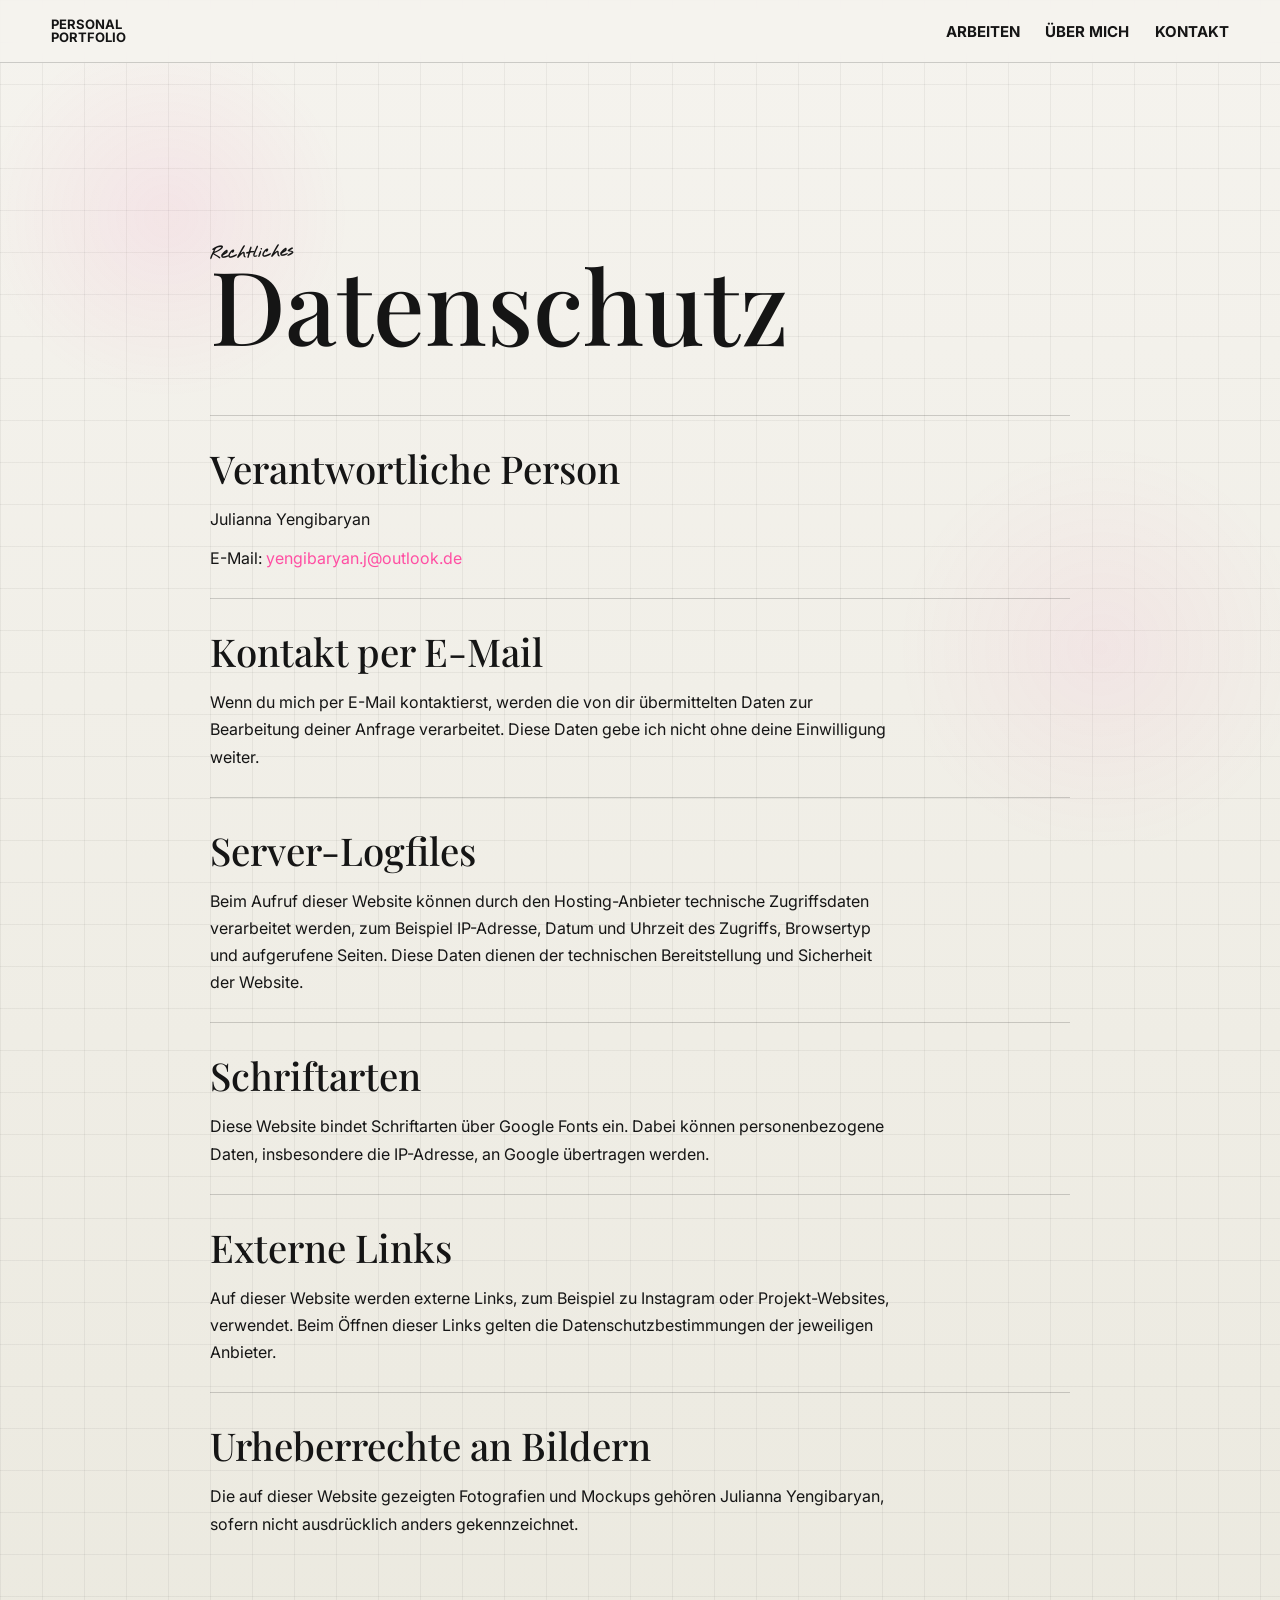
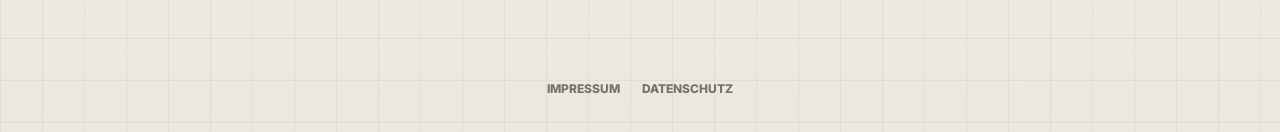
==== commit 4562bd7f: "update Fotos" ====
--- a/datenschutz.html
+++ b/datenschutz.html
@@ -4,7 +4,7 @@
     <meta charset="utf-8">
     <meta name="viewport" content="width=device-width, initial-scale=1">
     <title>Datenschutz | Julianna Yengibaryan</title>
-    <link rel="stylesheet" href="styles.css?v=20260529j">
+    <link rel="stylesheet" href="styles.css?v=20260622c">
   </head>
   <body class="legal-page">
     <header class="site-header">
--- a/styles.css
+++ b/styles.css
@@ -549,6 +549,19 @@
   transform: rotate(1.2deg);
 }
 
+.index-tape {
+  position: absolute;
+  left: 50%;
+  top: -18px;
+  z-index: 4;
+  width: 126px;
+  height: 42px;
+  background:
+    repeating-linear-gradient(0deg, rgba(255, 255, 255, 0.14) 0 3px, transparent 3px 8px),
+    rgba(255, 79, 163, 0.58);
+  transform: translateX(-50%) rotate(-5deg);
+}
+
 .index-photo img {
   height: 100%;
   min-height: 520px;
@@ -924,10 +937,10 @@
 }
 
 .quote-circle {
-  right: clamp(48px, 7vw, 112px);
-  bottom: clamp(54px, 8vw, 118px);
-  width: clamp(360px, 34vw, 620px);
-  height: clamp(160px, 15vw, 270px);
+  right: clamp(24px, 5vw, 90px);
+  bottom: clamp(36px, 6vw, 92px);
+  width: clamp(520px, 48vw, 800px);
+  height: clamp(240px, 22vw, 380px);
   border-color: var(--pink);
 }
 
@@ -957,14 +970,21 @@
 
 .contact-email-frame {
   position: absolute;
-  right: clamp(82px, 11vw, 180px);
-  bottom: clamp(108px, 14vw, 214px);
+  right: clamp(92px, 11vw, 184px);
+  bottom: clamp(112px, 13vw, 196px);
   z-index: 2;
   display: grid;
-  gap: 12px;
+  gap: clamp(16px, 1.8vw, 28px);
   color: var(--paper);
   font-size: clamp(18px, 1.8vw, 30px);
   font-weight: 500;
+}
+
+.contact-channel {
+  display: grid;
+  grid-template-columns: auto minmax(0, 1fr);
+  align-items: end;
+  column-gap: clamp(34px, 4.2vw, 78px);
 }
 
 .contact-email-frame span {
@@ -978,6 +998,9 @@
 
 .contact-email-frame a {
   color: var(--paper);
+  font-family: "Playfair Display", Georgia, serif;
+  font-size: clamp(18px, 1.9vw, 34px);
+  line-height: 0.95;
   border-bottom: 0;
 }
 
@@ -1576,7 +1599,7 @@
   gap: clamp(12px, 2vw, 26px);
   color: var(--ink);
   font-family: Inter, Helvetica, Arial, sans-serif;
-  font-size: 14px;
+  font-size: clamp(15px, 1.15vw, 18px);
   font-weight: 700;
   text-transform: uppercase;
 }
@@ -2472,7 +2495,7 @@
 
 .collection-page .brand,
 .collection-page .main-nav {
-  font-size: 13px;
+  font-size: clamp(15px, 1.1vw, 17px);
   font-weight: 800;
   letter-spacing: 0;
 }
@@ -2651,6 +2674,12 @@
 
 .collection-group-heading h2 a::after {
   content: none;
+}
+
+.collection-heading-jump {
+  margin-left: 0.28em;
+  color: var(--pink);
+  font: inherit;
 }
 
 .collection-group-heading p::before {
@@ -2683,6 +2712,7 @@
 
 body[data-collection="produkt"] .collection-group-heading,
 body[data-collection="werbung"] .collection-group-heading,
+body[data-collection="portraits"] .collection-group-heading,
 body[data-collection="mockups"] .collection-group-heading {
   grid-template-columns: minmax(0, 1fr);
   justify-items: center;
@@ -2691,12 +2721,14 @@
 
 body[data-collection="produkt"] .collection-group-heading span,
 body[data-collection="werbung"] .collection-group-heading span,
+body[data-collection="portraits"] .collection-group-heading span,
 body[data-collection="mockups"] .collection-group-heading span {
   display: none;
 }
 
 body[data-collection="produkt"] .collection-group-heading h2,
 body[data-collection="werbung"] .collection-group-heading h2,
+body[data-collection="portraits"] .collection-group-heading h2,
 body[data-collection="mockups"] .collection-group-heading h2 {
   font-size: clamp(24px, 3vw, 54px);
   line-height: 1;
@@ -2708,6 +2740,20 @@
   grid-column: 1;
   justify-self: center;
   text-align: left;
+}
+
+body[data-collection="produkt"] .collection-group-heading p {
+  max-width: 780px;
+  margin-top: clamp(18px, 2.4vw, 28px);
+  font-family: Inter, Helvetica, Arial, sans-serif;
+  font-size: clamp(17px, 1.35vw, 22px);
+  font-weight: 400;
+  line-height: 1.58;
+  text-transform: none;
+}
+
+body[data-collection="produkt"] .collection-group-heading p::before {
+  display: none !important;
 }
 
 body[data-collection="mockups"] .collection-hero {
@@ -2793,9 +2839,9 @@
   max-width: 420px;
   margin-top: clamp(22px, 3vw, 38px);
   font-family: Inter, Helvetica, Arial, sans-serif;
-  font-size: clamp(15px, 1.2vw, 18px);
-  font-weight: 500;
-  line-height: 1.65;
+  font-size: clamp(17px, 1.35vw, 22px);
+  font-weight: 400;
+  line-height: 1.58;
 }
 
 body[data-collection="mockups"] .collection-group-heading p::before {
@@ -2873,12 +2919,12 @@
 }
 
 body[data-collection="mockups"] .collection-group-heading p {
-  max-width: 360px;
+  max-width: 420px;
   margin: clamp(18px, 2.4vw, 28px) 0 0;
-  font-family: var(--hand);
-  font-size: clamp(22px, 2vw, 34px);
-  font-weight: 700;
-  line-height: 1.35;
+  font-family: Inter, Helvetica, Arial, sans-serif;
+  font-size: clamp(17px, 1.35vw, 22px);
+  font-weight: 400;
+  line-height: 1.58;
 }
 
 body[data-collection="mockups"] .collection-group-heading p::before {
@@ -2982,6 +3028,10 @@
   transform: rotate(-4deg);
 }
 
+body[data-collection="filme"] .collection-item:hover::after {
+  content: none;
+}
+
 .collection-image-button {
   width: 100%;
   height: auto;
@@ -3156,12 +3206,12 @@
 }
 
 body[data-collection="mockups"] .collection-group-heading p {
-  max-width: 360px;
+  max-width: 420px;
   margin: clamp(18px, 2.4vw, 28px) 0 0;
-  font-family: var(--hand);
-  font-size: clamp(22px, 2vw, 34px);
-  font-weight: 700;
-  line-height: 1.35;
+  font-family: Inter, Helvetica, Arial, sans-serif;
+  font-size: clamp(17px, 1.35vw, 22px);
+  font-weight: 400;
+  line-height: 1.58;
 }
 
 body[data-collection="mockups"] .collection-group-heading p::before {
@@ -3200,6 +3250,101 @@
 
 body[data-collection="produkt"] .collection-group-link {
   justify-self: center;
+}
+
+body[data-collection="filme"] .collection-groups {
+  display: grid;
+  gap: clamp(28px, 4vw, 54px);
+  max-width: min(1120px, 92vw);
+  margin: 0 auto;
+  padding: clamp(22px, 3vw, 42px) 0 clamp(60px, 7vw, 96px);
+}
+
+body[data-collection="filme"] .collection-group {
+  display: grid;
+  grid-template-columns: minmax(240px, 360px) minmax(0, 700px);
+  gap: clamp(28px, 4vw, 56px);
+  align-items: center;
+  width: 100%;
+}
+
+body[data-collection="filme"] .collection-group-heading {
+  display: grid;
+  width: auto;
+  margin: 0;
+  padding: 0;
+  justify-items: start;
+  text-align: left;
+}
+
+body[data-collection="filme"] .collection-group-heading > span {
+  display: none;
+}
+
+body[data-collection="filme"] .collection-group-heading h2 {
+  justify-self: start;
+  font-size: clamp(34px, 4vw, 66px);
+  line-height: 0.95;
+}
+
+body[data-collection="filme"] .collection-group-heading p {
+  max-width: 420px;
+  margin: clamp(18px, 2.4vw, 28px) 0 0;
+  font-family: Inter, Helvetica, Arial, sans-serif;
+  font-size: clamp(17px, 1.35vw, 22px);
+  font-weight: 400;
+  line-height: 1.58;
+  text-transform: none;
+}
+
+body[data-collection="filme"] .collection-group-heading p::before {
+  display: none !important;
+}
+
+body[data-collection="filme"] .collection-gallery {
+  display: block;
+  column-count: 1;
+  max-width: none;
+  margin: 0;
+  padding: 0;
+}
+
+body[data-collection="filme"] .collection-item {
+  display: block;
+  width: 100%;
+  margin: 0;
+}
+
+body[data-collection="filme"] .collection-image-button {
+  aspect-ratio: 1.38;
+  overflow: hidden;
+  border-radius: 22px;
+  box-shadow: 0 18px 44px rgba(21, 21, 21, 0.13);
+}
+
+body[data-collection="filme"] .collection-video-button {
+  position: relative;
+  display: block;
+  gap: 0;
+  padding: 0;
+  text-align: initial;
+}
+
+body[data-collection="filme"] .collection-video-button video {
+  width: 100%;
+  height: 100%;
+  object-fit: cover;
+  border-radius: 22px;
+}
+
+body[data-collection="filme"] .collection-video-button span {
+  position: absolute;
+  left: 18px;
+  bottom: 18px;
+  color: var(--pink);
+  font-size: 12px;
+  font-weight: 800;
+  text-transform: uppercase;
 }
 
 .lightbox::backdrop {
@@ -3474,7 +3619,12 @@
   }
 
   body.name-flight-ready .board-hero .hand-name {
-    top: calc(var(--name-start-top) - 18px);
+    position: absolute;
+    left: 14px;
+    top: auto;
+    bottom: 188px;
+    transform: rotate(-2deg);
+    transition: none;
   }
 
   .board-hero .scroll-note {
@@ -3682,21 +3832,32 @@
   .contact-email-frame {
     left: auto;
     right: auto;
-    bottom: 94px;
+    bottom: 86px;
     width: 100%;
     max-width: none;
     justify-items: center;
-    gap: 8px;
+    gap: 10px;
     font-size: clamp(12px, 3.2vw, 15px);
     text-align: center;
+  }
+
+  .contact-channel {
+    grid-template-columns: 1fr;
+    justify-items: center;
+    gap: 8px;
+  }
+
+  .contact-email-frame a {
+    font-size: clamp(15px, 4.7vw, 22px);
+    overflow-wrap: anywhere;
   }
 
   .quote-circle {
     left: 50%;
     right: auto;
-    bottom: 62px;
-    width: 286px;
-    height: 126px;
+    bottom: 46px;
+    width: min(88vw, 360px);
+    height: 178px;
     transform: translateX(-50%) rotate(-10deg);
   }
 
@@ -3754,6 +3915,8 @@
   }
 
   .collection-switcher {
+    position: static;
+    transform: none;
     justify-content: flex-start;
     flex-wrap: nowrap;
     gap: 18px;
@@ -3934,7 +4097,7 @@
 
   body[data-collection="mockups"] .collection-hero {
     min-height: auto;
-    padding: 34px 18px 28px;
+    padding: clamp(122px, 12vw, 190px) 18px clamp(24px, 3vw, 48px);
   }
 
   body[data-collection="mockups"] .collection-hero::before {
@@ -3946,7 +4109,7 @@
   }
 
   body[data-collection="mockups"] .collection-number {
-    top: 34px;
+    top: clamp(116px, 12vw, 188px);
     left: auto;
     right: 18px;
     font-size: 42px;
@@ -3972,10 +4135,10 @@
   body[data-collection="mockups"] .collection-group-heading p {
     max-width: none;
     margin-top: 18px;
-    font-family: var(--hand);
-    font-size: clamp(21px, 6vw, 28px);
-    font-weight: 700;
-    line-height: 1.28;
+    font-family: Inter, Helvetica, Arial, sans-serif;
+    font-size: 16px;
+    font-weight: 400;
+    line-height: 1.58;
   }
 
   body[data-collection="mockups"] .collection-group-heading p::before {
@@ -3986,4 +4149,35 @@
     max-height: 54vh;
     border-radius: 16px;
   }
-}
+
+  body[data-collection="filme"] .collection-group {
+    grid-template-columns: 1fr;
+    gap: 18px;
+  }
+
+  body[data-collection="filme"] .collection-group-heading h2 {
+    font-size: clamp(34px, 11vw, 54px);
+  }
+
+  body[data-collection="filme"] .collection-group-heading p {
+    max-width: none;
+    margin-top: 18px;
+    font-family: Inter, Helvetica, Arial, sans-serif;
+    font-size: 16px;
+    font-weight: 400;
+    line-height: 1.58;
+    text-transform: none;
+  }
+
+  body[data-collection="filme"] .collection-gallery {
+    column-count: 1;
+  }
+
+  body[data-collection="filme"] .collection-image-button {
+    border-radius: 16px;
+  }
+
+  body[data-collection="filme"] .collection-video-button video {
+    border-radius: 16px;
+  }
+}
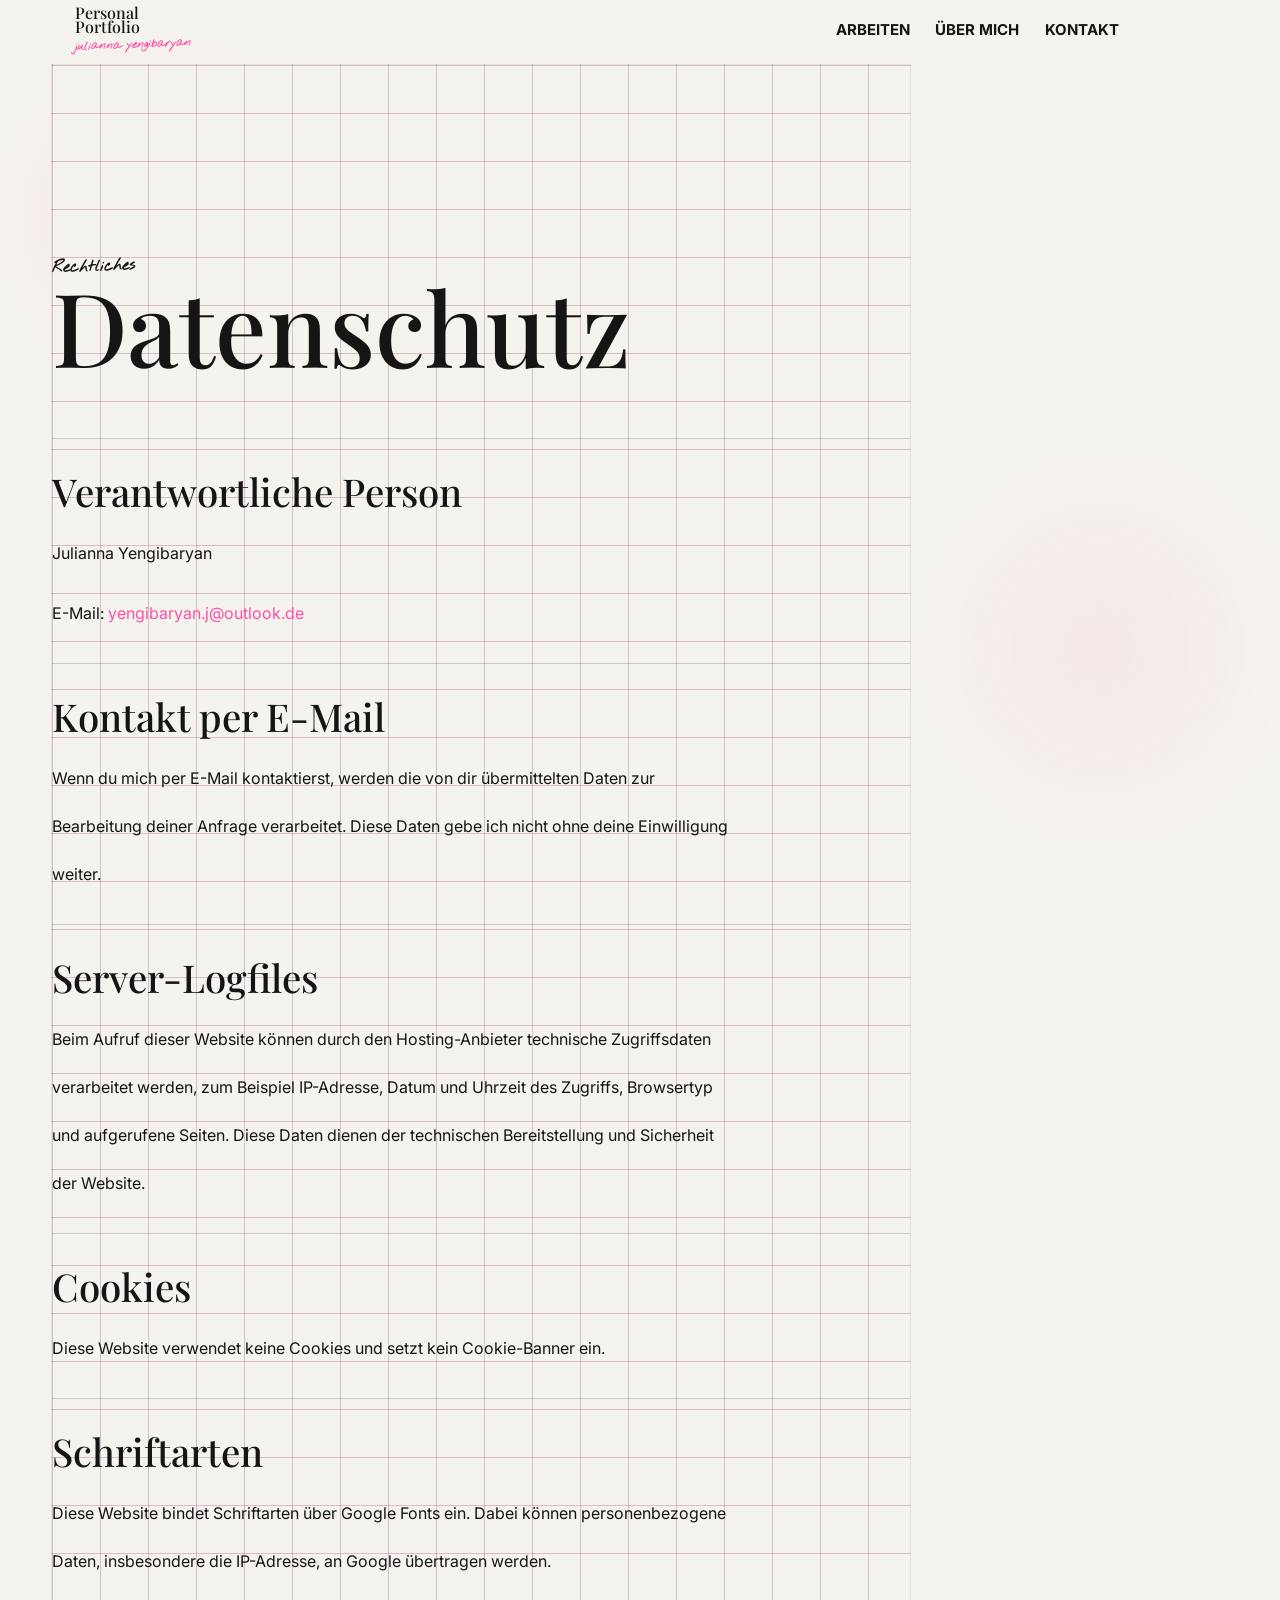
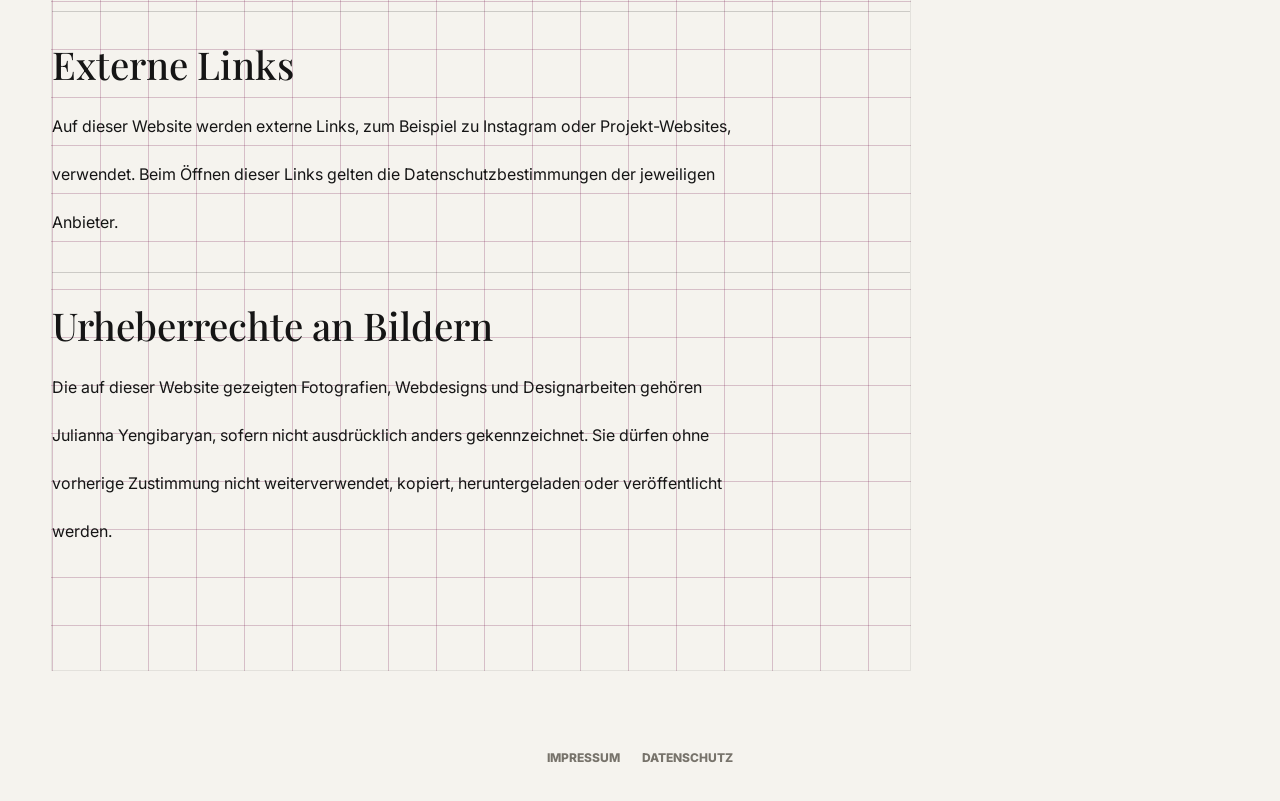
==== commit 716f3620: "update Tobias tipps" ====
--- a/datenschutz.html
+++ b/datenschutz.html
@@ -4,16 +4,18 @@
     <meta charset="utf-8">
     <meta name="viewport" content="width=device-width, initial-scale=1">
     <title>Datenschutz | Julianna Yengibaryan</title>
-    <link rel="stylesheet" href="styles.css?v=20260622c">
+    <link rel="stylesheet" href="styles.css?v=20260624b">
+    <link rel="stylesheet" href="layout-overrides.css?v=20260624af">
   </head>
   <body class="legal-page">
     <header class="site-header">
-      <a class="brand" href="index.html"><span>Personal<br>Portfolio</span></a>
+      <a class="brand" href="index.html"><span class="brand-title">Personal<br>Portfolio</span><small>julianna yengibaryan</small></a>
       <nav class="main-nav" aria-label="Hauptnavigation">
         <a href="index.html#index">Arbeiten</a>
         <a href="index.html#about">Über mich</a>
         <a href="index.html#kontakt">Kontakt</a>
       </nav>
+      <button class="mobile-menu-toggle" type="button" aria-label="Menu" aria-expanded="false"><span></span><span></span><span></span></button>
     </header>
 
     <main class="legal-content">
@@ -37,6 +39,11 @@
       </section>
 
       <section>
+        <h2>Cookies</h2>
+        <p>Diese Website verwendet keine Cookies und setzt kein Cookie-Banner ein.</p>
+      </section>
+
+      <section>
         <h2>Schriftarten</h2>
         <p>Diese Website bindet Schriftarten über Google Fonts ein. Dabei können personenbezogene Daten, insbesondere die IP-Adresse, an Google übertragen werden.</p>
       </section>
@@ -48,7 +55,7 @@
 
       <section>
         <h2>Urheberrechte an Bildern</h2>
-        <p>Die auf dieser Website gezeigten Fotografien und Mockups gehören Julianna Yengibaryan, sofern nicht ausdrücklich anders gekennzeichnet.</p>
+        <p>Die auf dieser Website gezeigten Fotografien, Webdesigns und Designarbeiten gehören Julianna Yengibaryan, sofern nicht ausdrücklich anders gekennzeichnet. Sie dürfen ohne vorherige Zustimmung nicht weiterverwendet, kopiert, heruntergeladen oder veröffentlicht werden.</p>
       </section>
     </main>
 
@@ -56,5 +63,23 @@
       <a href="impressum.html">Impressum</a>
       <a href="datenschutz.html">Datenschutz</a>
     </footer>
+    <script>
+      const menuToggle = document.querySelector(".mobile-menu-toggle");
+      const mainNav = document.querySelector(".main-nav");
+      menuToggle?.addEventListener("click", () => {
+        const isOpen = mainNav.classList.toggle("menu-open");
+        menuToggle.classList.toggle("menu-open", isOpen);
+        menuToggle.setAttribute("aria-expanded", String(isOpen));
+      });
+
+      const pageHeader = document.querySelector(".site-header");
+      let lastScrollY = window.scrollY;
+      window.addEventListener("scroll", () => {
+        const currentScrollY = window.scrollY;
+        const menuIsOpen = mainNav?.classList.contains("menu-open");
+        pageHeader?.classList.toggle("nav-hidden", !menuIsOpen && currentScrollY > lastScrollY && currentScrollY > 90);
+        lastScrollY = currentScrollY;
+      }, { passive: true });
+    </script>
   </body>
 </html>
--- a/styles.css
+++ b/styles.css
@@ -5,12 +5,19 @@
   --muted: #77736b;
   --paper: #f5f3ee;
   --paper-deep: #ebe9df;
-  --grid: rgba(21, 21, 21, 0.055);
+  --grid-magenta: rgba(104, 20, 72, 0.2);
+  --grid-green: rgba(37, 112, 62, 0.34);
+  --grid-line: rgba(119, 22, 78, 0.24);
+  --grid: var(--grid-magenta);
+  --grid-size: 64px;
+  --content-inset: 64px;
   --line: rgba(21, 21, 21, 0.18);
   --line-strong: rgba(21, 21, 21, 0.42);
   --pink: #ff4fa3;
   --pink-soft: rgba(255, 79, 163, 0.22);
   --hand: "Nothing You Could Do", "Marker Felt", "Bradley Hand", cursive;
+  --outer-frame: clamp(44px, 4vw, 64px);
+  --header-height: 64px;
 }
 
 /* Editorial board direction */
@@ -34,19 +41,19 @@
 
 .editorial-home {
   display: grid;
-  gap: 12px;
-  padding: 12px;
+  gap: var(--outer-frame);
+  padding: var(--header-height) var(--outer-frame) var(--outer-frame);
   background: var(--paper);
 }
 
 .board {
   position: relative;
-  min-height: calc(100svh - 24px);
+  min-height: calc(100svh - var(--header-height) - var(--outer-frame));
   overflow: hidden;
   border: 1px solid rgba(21, 21, 21, 0.08);
   background:
-    linear-gradient(90deg, rgba(21, 21, 21, 0.035) 1px, transparent 1px) 0 0 / 44px 44px,
-    linear-gradient(rgba(21, 21, 21, 0.035) 1px, transparent 1px) 0 0 / 44px 44px,
+    linear-gradient(90deg, rgba(92, 28, 66, 0.085) 1px, transparent 1px) 0 0 / 44px 44px,
+    linear-gradient(rgba(92, 28, 66, 0.085) 1px, transparent 1px) 0 0 / 44px 44px,
     var(--paper);
 }
 
@@ -77,16 +84,30 @@
 
 .home-start-logo {
   position: fixed;
-  top: 30px;
-  left: 36px;
+  top: 6px;
+  right: auto;
+  left: var(--outer-frame);
   z-index: 101;
+  display: grid;
+  gap: 4px;
+  justify-items: start;
+  text-align: left;
   color: var(--ink);
-  font-family: Inter, Helvetica, Arial, sans-serif;
-  font-size: 13px;
-  font-weight: 800;
+  font-family: "Playfair Display", Georgia, serif;
+  font-size: clamp(16px, 1.25vw, 22px);
+  font-weight: 500;
   letter-spacing: 0;
+  line-height: 0.9;
+  text-transform: none;
+}
+
+.home-start-logo small {
+  color: var(--pink);
+  font-family: var(--hand);
+  font-size: clamp(12px, 0.9vw, 15px);
+  font-weight: 700;
   line-height: 1;
-  text-transform: uppercase;
+  transform: rotate(-2deg);
 }
 
 .home-start-logo,
@@ -109,11 +130,11 @@
 }
 
 .board-hero {
-  min-height: calc(100svh - 24px);
+  min-height: calc(100svh - var(--header-height) - var(--outer-frame));
   color: var(--ink);
   background:
-    linear-gradient(90deg, rgba(21, 21, 21, 0.012) 1px, transparent 1px) 0 0 / 44px 44px,
-    linear-gradient(rgba(21, 21, 21, 0.012) 1px, transparent 1px) 0 0 / 44px 44px,
+    linear-gradient(90deg, rgba(92, 28, 66, 0.055) 1px, transparent 1px) 0 0 / 44px 44px,
+    linear-gradient(rgba(92, 28, 66, 0.055) 1px, transparent 1px) 0 0 / 44px 44px,
     var(--paper);
 }
 
@@ -317,19 +338,19 @@
   line-height: 1;
 }
 
-.pink-star-hero {
-  right: clamp(172px, 18.2vw, 292px);
-  bottom: clamp(38px, 6.2vh, 72px);
-  font-size: clamp(104px, 8.5vw, 152px);
+.hero-title-star,
+.hero-name-star,
+.quote-star,
+.quote-circle-star {
   font-weight: 400;
-  transform: rotate(2deg);
+  pointer-events: none;
 }
 
 .board-hero {
   color: var(--ink);
   background:
-    linear-gradient(90deg, rgba(21, 21, 21, 0.018) 1px, transparent 1px) 0 0 / 44px 44px,
-    linear-gradient(rgba(21, 21, 21, 0.018) 1px, transparent 1px) 0 0 / 44px 44px,
+    linear-gradient(90deg, rgba(92, 28, 66, 0.07) 1px, transparent 1px) 0 0 / 44px 44px,
+    linear-gradient(rgba(92, 28, 66, 0.07) 1px, transparent 1px) 0 0 / 44px 44px,
     var(--paper);
 }
 
@@ -401,17 +422,30 @@
   height: clamp(96px, 8.6vw, 145px);
 }
 
-.board-hero .pink-star-hero {
-  right: 38%;
-  bottom: 24%;
-  font-size: 58px;
+.hero-personal {
+  position: relative;
+  display: inline-block;
+}
+
+.hero-title-star {
+  top: -0.28em;
+  right: -0.3em;
+  font-size: 0.3em;
+  transform: rotate(8deg);
+}
+
+.hero-name-star {
+  top: -0.5em;
+  left: -0.28em;
+  font-size: 0.72em;
+  transform: rotate(-10deg);
 }
 
 .board-ink {
   color: var(--ink);
   background:
-    linear-gradient(90deg, rgba(21, 21, 21, 0.012) 1px, transparent 1px) 0 0 / 44px 44px,
-    linear-gradient(rgba(21, 21, 21, 0.012) 1px, transparent 1px) 0 0 / 44px 44px,
+    linear-gradient(90deg, rgba(92, 28, 66, 0.055) 1px, transparent 1px) 0 0 / 44px 44px,
+    linear-gradient(rgba(92, 28, 66, 0.055) 1px, transparent 1px) 0 0 / 44px 44px,
     var(--paper);
 }
 
@@ -428,7 +462,7 @@
 }
 
 body[data-language="de"] .board-ink .ink-hero-title {
-  font-size: clamp(78px, 10.2vw, 184px);
+  font-size: clamp(88px, 11.8vw, 214px);
   line-height: 0.86;
 }
 
@@ -440,18 +474,13 @@
   line-height: 1.52;
 }
 
-.board-ink .pink-star-hero {
-  right: clamp(172px, 18.2vw, 292px);
-  bottom: clamp(38px, 6.2vh, 72px);
-  font-size: clamp(104px, 8.5vw, 152px);
-}
-
 .board-index {
   display: grid;
   grid-template-columns: 170px minmax(280px, 0.9fr) minmax(320px, 0.95fr);
   gap: 34px;
   align-items: center;
   padding: 70px 70px 70px 30px;
+  overflow: visible;
 }
 
 .vertical-title {
@@ -468,6 +497,7 @@
 .editorial-index {
   display: grid;
   gap: 18px;
+  overflow: visible;
   font-family: "Cormorant Garamond", Georgia, serif;
   font-size: clamp(24px, 2vw, 37px);
 }
@@ -480,6 +510,7 @@
   gap: 18px;
   align-items: baseline;
   width: fit-content;
+  overflow: visible;
   color: var(--ink);
   transition: color 180ms ease;
 }
@@ -499,44 +530,121 @@
 }
 
 .editorial-index a::after {
-  content: none;
-  position: absolute;
-  left: 46px;
-  top: 50%;
+  content: "";
+  position: absolute;
+  left: calc(var(--circle-left, 38px) - 5px);
+  top: calc(var(--circle-top, 50%) + 2px);
   z-index: -1;
-  width: calc(100% - 22px);
-  min-width: 220px;
-  height: 1.95em;
-  border: 3px solid var(--pink);
-  border-radius: 48% 52% 51% 49%;
+  width: calc(100% - var(--circle-cut, 34px) + 10px);
+  min-width: 0;
+  height: calc(var(--circle-height, 1.7em) + 0.16em);
+  border: 1.5px solid rgba(255, 79, 163, 0.78);
+  border-radius: 46% 54% 57% 43% / 52% 45% 55% 48%;
   opacity: 0;
-  transform: translateY(-47%) rotate(-3deg) scale(0.9);
+  transform:
+    translateY(var(--circle-y, -43%))
+    rotate(calc(var(--circle-rotation, 2deg) + 4deg))
+    scale(0.9);
   transition: opacity 180ms ease, transform 180ms ease;
 }
 
 .editorial-index a:hover::after {
-  opacity: 0;
+  opacity: 0.72;
+  transform:
+    translateY(var(--circle-y, -43%))
+    rotate(calc(var(--circle-rotation, 2deg) + 4deg))
+    scale(1);
 }
 
 .editorial-index a::before {
   content: "";
   position: absolute;
-  left: 38px;
-  top: 50%;
+  left: var(--circle-left, 38px);
+  top: var(--circle-top, 50%);
   z-index: -1;
-  width: calc(100% - 2px);
-  min-width: 238px;
-  height: 1.7em;
+  width: calc(100% - var(--circle-cut, 34px));
+  min-width: 0;
+  height: var(--circle-height, 1.7em);
   border: 2px solid var(--pink);
-  border-radius: 53% 47% 45% 55%;
+  border-radius: var(--circle-radius, 53% 47% 45% 55%);
   opacity: 0;
-  transform: translateY(-43%) rotate(2deg) scale(0.92);
+  transform: translateY(var(--circle-y, -43%)) rotate(var(--circle-rotation, 2deg)) scale(0.9);
   transition: opacity 180ms ease, transform 180ms ease;
 }
 
 .editorial-index a:hover::before {
   opacity: 0.85;
-  transform: translateY(-43%) rotate(2deg) scale(1);
+  transform: translateY(var(--circle-y, -43%)) rotate(var(--circle-rotation, 2deg)) scale(1);
+}
+
+.editorial-index a:nth-child(1) {
+  --circle-cut: 26px;
+  --circle-height: 1.52em;
+  --circle-rotation: -3deg;
+  --circle-y: -45%;
+  --circle-radius: 48% 52% 56% 44%;
+}
+
+.editorial-index a:nth-child(2) {
+  --circle-cut: 18px;
+  --circle-height: 1.88em;
+  --circle-rotation: 2deg;
+  --circle-y: -48%;
+  --circle-radius: 56% 44% 48% 52%;
+}
+
+.editorial-index a:nth-child(3) {
+  --circle-left: 34px;
+  --circle-cut: 8px;
+  --circle-height: 1.62em;
+  --circle-rotation: -1deg;
+  --circle-y: -42%;
+  --circle-radius: 45% 55% 51% 49%;
+}
+
+.editorial-index a:nth-child(4) {
+  --circle-left: 40px;
+  --circle-cut: 30px;
+  --circle-height: 1.34em;
+  --circle-rotation: 5deg;
+  --circle-y: -38%;
+  --circle-radius: 52% 48% 42% 58%;
+}
+
+.editorial-index a:nth-child(5) {
+  --circle-left: 35px;
+  --circle-cut: 22px;
+  --circle-height: 1.78em;
+  --circle-rotation: -5deg;
+  --circle-y: -47%;
+  --circle-radius: 58% 42% 54% 46%;
+}
+
+.editorial-index a:nth-child(6) {
+  --circle-left: 42px;
+  --circle-cut: 32px;
+  --circle-height: 1.45em;
+  --circle-rotation: 1deg;
+  --circle-y: -40%;
+  --circle-radius: 47% 53% 57% 43%;
+}
+
+.editorial-index a:nth-child(7) {
+  --circle-left: 34px;
+  --circle-cut: 14px;
+  --circle-height: 1.98em;
+  --circle-rotation: 4deg;
+  --circle-y: -50%;
+  --circle-radius: 55% 45% 44% 56%;
+}
+
+.editorial-index a:nth-child(8) {
+  --circle-left: 40px;
+  --circle-cut: 34px;
+  --circle-height: 1.28em;
+  --circle-rotation: -2deg;
+  --circle-y: -36%;
+  --circle-radius: 44% 56% 50% 50%;
 }
 
 .index-photo {
@@ -630,11 +738,6 @@
   height: 95px;
 }
 
-.pink-star-index {
-  right: 34px;
-  bottom: 46px;
-}
-
 .page-count {
   position: absolute;
   right: 92px;
@@ -772,39 +875,8 @@
   transform: rotate(-4deg);
 }
 
-.about-star {
-  z-index: 3;
-  font-size: clamp(42px, 4vw, 76px);
-  font-weight: 400;
-}
-
-.about-star-a {
-  right: 10%;
-  top: 11%;
-  transform: rotate(12deg);
-}
-
-.about-star-b {
-  left: 9%;
-  bottom: 12%;
-  font-size: clamp(30px, 3vw, 54px);
-  transform: rotate(-8deg);
-}
-
-.about-star-c {
-  right: 34%;
-  bottom: 18%;
-  font-size: clamp(26px, 2.4vw, 44px);
-  transform: rotate(18deg);
-}
-
 .about-rule {
-  position: absolute;
-  right: clamp(58px, 7vw, 124px);
-  top: 39%;
-  width: 3px;
-  height: 18%;
-  background: var(--pink);
+  display: none;
 }
 
 .about-place {
@@ -826,11 +898,6 @@
   line-height: 1.65;
 }
 
-.pink-star-about {
-  right: 88px;
-  top: 31%;
-}
-
 .board-project {
   display: grid;
   grid-template-columns: 180px minmax(230px, 0.7fr) minmax(320px, 1fr);
@@ -908,8 +975,8 @@
   min-height: 100svh;
   color: var(--paper);
   background:
-    linear-gradient(90deg, rgba(245, 243, 238, 0.09) 1px, transparent 1px) 0 0 / 88px 88px,
-    linear-gradient(rgba(245, 243, 238, 0.09) 1px, transparent 1px) 0 0 / 88px 88px,
+    linear-gradient(90deg, rgba(245, 243, 238, 0.08) 1px, transparent 1px) 0 0 / 44px 44px,
+    linear-gradient(rgba(245, 243, 238, 0.08) 1px, transparent 1px) 0 0 / 44px 44px,
     #11120f;
 }
 
@@ -929,11 +996,25 @@
   font-style: italic;
 }
 
+.contact-star-word {
+  position: relative;
+  display: inline-block;
+}
+
 .quote-star {
-  right: 12%;
-  top: 25%;
+  top: -0.42em;
+  right: -0.42em;
   color: var(--pink);
-  font-size: 96px;
+  font-size: 0.52em;
+  transform: rotate(7deg);
+}
+
+.quote-circle-star {
+  top: -0.6em;
+  left: 0.08em;
+  color: var(--pink);
+  font-size: clamp(42px, 4.2vw, 78px);
+  transform: rotate(-8deg);
 }
 
 .quote-circle {
@@ -1234,8 +1315,8 @@
   position: absolute;
   inset: 0;
   background:
-    linear-gradient(90deg, rgba(21, 21, 21, 0.04) 1px, transparent 1px) 0 0 / 34px 34px,
-    linear-gradient(rgba(21, 21, 21, 0.04) 1px, transparent 1px) 0 0 / 34px 34px;
+    linear-gradient(90deg, rgba(92, 28, 66, 0.09) 1px, transparent 1px) 0 0 / 34px 34px,
+    linear-gradient(rgba(92, 28, 66, 0.09) 1px, transparent 1px) 0 0 / 34px 34px;
 }
 
 .mood-pin,
@@ -1543,16 +1624,25 @@
 .brand {
   position: relative;
   z-index: 0;
-  display: inline-flex;
-  gap: 0;
+  display: inline-grid;
+  gap: 4px;
   width: fit-content;
   color: var(--ink);
-  font-family: Inter, Helvetica, Arial, sans-serif;
-  font-size: 13px;
+  font-family: "Playfair Display", Georgia, serif;
+  font-size: clamp(16px, 1.25vw, 22px);
+  font-weight: 500;
+  line-height: 0.9;
+  letter-spacing: 0;
+  text-transform: none;
+}
+
+.brand small {
+  color: var(--pink);
+  font-family: var(--hand);
+  font-size: clamp(12px, 0.9vw, 15px);
   font-weight: 700;
   line-height: 1;
-  letter-spacing: 0;
-  text-transform: uppercase;
+  transform: rotate(-2deg);
 }
 
 .brand::after,
@@ -2010,6 +2100,53 @@
   transform: none;
 }
 
+.home-chrome {
+  position: fixed;
+  inset: 0 0 auto;
+  z-index: 105;
+  height: var(--header-height);
+  background: var(--paper);
+  border-bottom: 1px solid var(--line-strong);
+  pointer-events: none;
+  transition: opacity 220ms ease, transform 220ms ease;
+}
+
+.home-chrome > * {
+  pointer-events: auto;
+}
+
+.home-chrome.nav-hidden,
+.site-header.nav-hidden {
+  opacity: 0;
+  pointer-events: none;
+  transform: translateY(-100%);
+}
+
+.site-header {
+  transition: opacity 220ms ease, transform 220ms ease;
+}
+
+.home-board-nav {
+  position: fixed;
+  top: 20px;
+  right: var(--outer-frame);
+  z-index: 106;
+  display: flex;
+  gap: clamp(18px, 2vw, 34px);
+  align-items: center;
+  color: var(--ink);
+  font-family: Inter, Helvetica, Arial, sans-serif;
+  font-size: clamp(15px, 1.15vw, 18px);
+  font-weight: 700;
+  text-transform: uppercase;
+}
+
+.home-board-nav.on-dark,
+.home-board-nav.on-dark .language-toggle,
+.home-mobile-menu-toggle.on-dark {
+  color: var(--ink);
+}
+
 .section {
   padding: clamp(58px, 8vw, 118px) clamp(18px, 4vw, 56px);
 }
@@ -2581,23 +2718,23 @@
 }
 
 .collection-description {
-  display: none;
+  display: block;
   max-width: 560px;
   margin: clamp(22px, 3vw, 38px) 0 0;
   font-size: clamp(15px, 1.35vw, 20px);
   font-weight: 500;
   line-height: 1.55;
-  text-transform: uppercase;
+  text-transform: none;
 }
 
 .collection-switcher {
   display: flex;
   justify-content: center;
-  gap: clamp(18px, 3vw, 48px);
+  gap: clamp(18px, 4vw, 72px);
   flex-wrap: wrap;
-  width: min(1320px, calc(100vw - 2 * clamp(24px, 5vw, 86px)));
+  width: min(1320px, calc(100vw - 2 * clamp(34px, 6vw, 110px)));
   margin: 0 auto;
-  padding: clamp(28px, 3vw, 44px) 0;
+  padding: clamp(24px, 3vw, 40px) 0;
   border-bottom: 0;
   font-family: "Cormorant Garamond", Georgia, serif;
 }
@@ -2617,6 +2754,32 @@
   font-size: clamp(24px, 2vw, 37px);
 }
 
+.collection-pager a {
+  color: var(--pink);
+  font-family: var(--hand);
+  font-size: clamp(18px, 1.5vw, 26px);
+  font-weight: 700;
+  transform: rotate(-1deg);
+}
+
+.collection-project-links {
+  display: flex;
+  justify-content: center;
+  gap: clamp(14px, 2.4vw, 36px);
+  flex-wrap: wrap;
+  width: min(1320px, calc(100vw - 2 * clamp(34px, 6vw, 110px)));
+  margin: 0 auto;
+  padding: 0 0 clamp(26px, 4vw, 54px);
+}
+
+.collection-project-links a {
+  color: var(--ink);
+  border-bottom: 1px solid rgba(255, 79, 163, 0.55);
+  font-size: clamp(14px, 1.1vw, 18px);
+  font-weight: 800;
+  text-transform: uppercase;
+}
+
 .collection-groups {
   display: grid;
   gap: clamp(62px, 8vw, 120px);
@@ -2633,9 +2796,9 @@
   grid-template-columns: minmax(0, 1fr) auto;
   gap: clamp(18px, 3vw, 48px);
   align-items: baseline;
-  width: min(1680px, 96vw);
+  width: min(1600px, calc(100vw - 2 * clamp(34px, 6vw, 110px)));
   margin: 0 auto;
-  padding: 0 clamp(18px, 2.4vw, 40px);
+  padding: 0;
 }
 
 .collection-group-heading span {
@@ -2713,7 +2876,7 @@
 body[data-collection="produkt"] .collection-group-heading,
 body[data-collection="werbung"] .collection-group-heading,
 body[data-collection="portraits"] .collection-group-heading,
-body[data-collection="mockups"] .collection-group-heading {
+body:is([data-collection="mockups"], [data-collection="social"]) .collection-group-heading {
   grid-template-columns: minmax(0, 1fr);
   justify-items: center;
   text-align: center;
@@ -2722,21 +2885,21 @@
 body[data-collection="produkt"] .collection-group-heading span,
 body[data-collection="werbung"] .collection-group-heading span,
 body[data-collection="portraits"] .collection-group-heading span,
-body[data-collection="mockups"] .collection-group-heading span {
+body:is([data-collection="mockups"], [data-collection="social"]) .collection-group-heading span {
   display: none;
 }
 
 body[data-collection="produkt"] .collection-group-heading h2,
 body[data-collection="werbung"] .collection-group-heading h2,
 body[data-collection="portraits"] .collection-group-heading h2,
-body[data-collection="mockups"] .collection-group-heading h2 {
+body:is([data-collection="mockups"], [data-collection="social"]) .collection-group-heading h2 {
   font-size: clamp(24px, 3vw, 54px);
   line-height: 1;
   justify-self: center;
 }
 
 body[data-collection="produkt"] .collection-group-heading p,
-body[data-collection="mockups"] .collection-group-heading p {
+body:is([data-collection="mockups"], [data-collection="social"]) .collection-group-heading p {
   grid-column: 1;
   justify-self: center;
   text-align: left;
@@ -2752,11 +2915,429 @@
   text-transform: none;
 }
 
+.project-inline-link {
+  color: var(--pink);
+  font-weight: 700;
+  text-decoration: underline;
+  text-decoration-thickness: 2px;
+  text-underline-offset: 0.18em;
+}
+
+.project-inline-link::after {
+  content: "↗";
+  margin-left: 0.18em;
+  font-size: 0.72em;
+  font-weight: 700;
+}
+
+.project-inline-link:hover {
+  color: var(--ink);
+}
+
+.project-inline-link-lead {
+  display: inline-block;
+  margin-bottom: 0.4em;
+}
+
+body[data-collection="produkt"] .collection-group-heading p,
+body:is([data-collection="mockups"], [data-collection="social"]) .collection-group-heading p,
+body[data-collection="filme"] .collection-group-heading p {
+  font-family: var(--hand);
+  font-size: clamp(22px, 2vw, 34px);
+  font-weight: 700;
+  line-height: 1.35;
+}
+
+body[data-collection="social"] .collection-groups {
+  width: min(1480px, calc(100vw - 2 * var(--outer-frame)));
+  max-width: none;
+  gap: clamp(100px, 11vw, 180px);
+}
+
+body[data-collection="social"] .collection-group {
+  grid-template-columns: minmax(300px, 420px) minmax(0, 650px);
+  gap: clamp(42px, 5vw, 82px);
+  justify-content: center;
+}
+
+body[data-collection="social"] .collection-group-heading {
+  justify-self: start;
+  width: 100%;
+  transform: translateX(-18px);
+}
+
+body[data-collection="social"] .collection-gallery {
+  width: 100%;
+  max-width: 650px;
+  justify-self: start;
+}
+
+@media (max-width: 680px) {
+  body[data-collection="social"] .collection-groups {
+    width: calc(100vw - 48px);
+    gap: 84px;
+  }
+
+  body[data-collection="social"] .collection-group {
+    grid-template-columns: 1fr;
+    gap: 30px;
+  }
+
+  body[data-collection="social"] .collection-group-heading {
+    transform: none;
+  }
+
+  body[data-collection="social"] .collection-gallery {
+    max-width: min(88vw, 520px);
+  }
+}
+
+/* Final enlarged grid and text placement */
+body {
+  background:
+    linear-gradient(90deg, var(--grid-line) 1.5px, transparent 1.5px) 0 0 / var(--grid-size) var(--grid-size) fixed,
+    linear-gradient(var(--grid-line) 1.5px, transparent 1.5px) 0 0 / var(--grid-size) var(--grid-size) fixed,
+    linear-gradient(180deg, var(--paper), var(--paper-deep));
+}
+
+.editorial-home {
+  background:
+    linear-gradient(90deg, var(--grid-line) 1.5px, transparent 1.5px) 0 0 / var(--grid-size) var(--grid-size) fixed,
+    linear-gradient(var(--grid-line) 1.5px, transparent 1.5px) 0 0 / var(--grid-size) var(--grid-size) fixed,
+    var(--paper);
+}
+
+.editorial-home .board:not(.board-quote) {
+  background: transparent;
+}
+
+.editorial-home .board-quote {
+  background:
+    linear-gradient(90deg, var(--grid-line) 1.5px, transparent 1.5px) 0 0 / var(--grid-size) var(--grid-size) fixed,
+    linear-gradient(var(--grid-line) 1.5px, transparent 1.5px) 0 0 / var(--grid-size) var(--grid-size) fixed,
+    #11120f;
+}
+
+.board-hero h1,
+.board-hero .hand-name,
+.board-ink .ink-hero-title,
+.board-quote h2 {
+  left: var(--content-inset);
+}
+
+.board-about,
+.board-index {
+  padding-right: var(--content-inset);
+  padding-left: var(--content-inset);
+}
+
+@media (max-width: 680px) {
+  :root {
+    --grid-size: 48px;
+    --content-inset: 24px;
+  }
+}
+
+/* Authoritative background grid and readable text surfaces */
+:root {
+  --grid-size: 64px;
+  --grid-line: rgba(119, 22, 78, 0.24);
+}
+
+body:not(:has(.editorial-home)) {
+  background:
+    linear-gradient(90deg, var(--grid-line) 1.5px, transparent 1.5px) 0 0 / var(--grid-size) var(--grid-size),
+    linear-gradient(var(--grid-line) 1.5px, transparent 1.5px) 0 0 / var(--grid-size) var(--grid-size),
+    var(--paper);
+}
+
+body:has(.editorial-home),
+.editorial-home {
+  background: var(--paper);
+}
+
+.editorial-home .board:not(.board-quote) {
+  background:
+    linear-gradient(90deg, var(--grid-line) 1.5px, transparent 1.5px) 0 0 / var(--grid-size) var(--grid-size),
+    linear-gradient(var(--grid-line) 1.5px, transparent 1.5px) 0 0 / var(--grid-size) var(--grid-size),
+    var(--paper);
+}
+
+.editorial-home .board-quote {
+  background:
+    linear-gradient(90deg, var(--grid-line) 1.5px, transparent 1.5px) 0 0 / var(--grid-size) var(--grid-size),
+    linear-gradient(var(--grid-line) 1.5px, transparent 1.5px) 0 0 / var(--grid-size) var(--grid-size),
+    #11120f;
+}
+
+.collection-hand,
+.collection-hero h1,
+.collection-number,
+.collection-project-links,
+.collection-group-heading h2,
+.collection-group-heading p,
+.legal-content h1,
+.legal-content section,
+.editorial-index a,
+.board-about .about-statement > p {
+  background: var(--paper);
+  box-shadow: 0 0 0 8px var(--paper);
+}
+
+.collection-hand,
+.collection-hero h1,
+.collection-number,
+.collection-group-heading h2,
+.editorial-index a {
+  width: fit-content;
+}
+
+.collection-group-heading p {
+  padding: 8px 12px;
+  box-shadow: none;
+}
+
+.collection-project-links {
+  width: fit-content;
+  max-width: calc(100vw - var(--grid-size) * 2);
+  padding: 8px 12px;
+}
+
+body[data-collection="produkt"] .collection-group-heading p {
+  width: min(100%, 1040px);
+  max-width: 1040px;
+}
+
+.board-quote h2,
+.contact-email-frame {
+  background: #11120f;
+  box-shadow: 0 0 0 10px #11120f;
+}
+
+@media (max-width: 680px) {
+  :root {
+    --grid-size: 48px;
+  }
+
+  .collection-project-links {
+    max-width: calc(100vw - var(--grid-size));
+  }
+
+  .collection-group-heading p {
+    padding: 6px 8px;
+  }
+}
+
+/* Final enlarged grid and content alignment */
+body {
+  background:
+    linear-gradient(90deg, var(--grid-magenta) 1.5px, transparent 1.5px) 0 0 / var(--grid-size) var(--grid-size),
+    linear-gradient(var(--grid-green) 1.5px, transparent 1.5px) 0 0 / var(--grid-size) var(--grid-size),
+    linear-gradient(180deg, var(--paper), var(--paper-deep));
+}
+
+.editorial-home .board:not(.board-quote) {
+  background:
+    linear-gradient(90deg, var(--grid-magenta) 1.5px, transparent 1.5px) 0 0 / var(--grid-size) var(--grid-size),
+    linear-gradient(var(--grid-green) 1.5px, transparent 1.5px) 0 0 / var(--grid-size) var(--grid-size),
+    var(--paper);
+}
+
+.editorial-home .board-quote {
+  background:
+    linear-gradient(90deg, rgba(255, 79, 163, 0.2) 1.5px, transparent 1.5px) 0 0 / var(--grid-size) var(--grid-size),
+    linear-gradient(rgba(107, 205, 119, 0.36) 1.5px, transparent 1.5px) 0 0 / var(--grid-size) var(--grid-size),
+    #11120f;
+}
+
+.board-hero h1,
+.board-hero .hand-name,
+.board-ink .ink-hero-title,
+.board-quote h2 {
+  left: var(--content-inset);
+}
+
+.board-about,
+.board-index {
+  padding-right: var(--content-inset);
+  padding-left: var(--content-inset);
+}
+
+@media (max-width: 680px) {
+  :root {
+    --grid-size: 48px;
+    --content-inset: 24px;
+  }
+}
+
+/* Final two-tone grid colors */
+body {
+  background:
+    linear-gradient(90deg, var(--grid-magenta) 1.5px, transparent 1.5px) 0 0 / var(--grid-size) var(--grid-size),
+    linear-gradient(var(--grid-green) 1.5px, transparent 1.5px) 0 0 / var(--grid-size) var(--grid-size),
+    linear-gradient(180deg, var(--paper), var(--paper-deep));
+}
+
+.editorial-home .board:not(.board-quote) {
+  background:
+    linear-gradient(90deg, var(--grid-magenta) 1.5px, transparent 1.5px) 0 0 / var(--grid-size) var(--grid-size),
+    linear-gradient(var(--grid-green) 1.5px, transparent 1.5px) 0 0 / var(--grid-size) var(--grid-size),
+    var(--paper);
+}
+
+.editorial-home .board-quote {
+  background:
+    linear-gradient(90deg, rgba(255, 79, 163, 0.2) 1.5px, transparent 1.5px) 0 0 / var(--grid-size) var(--grid-size),
+    linear-gradient(rgba(107, 205, 119, 0.36) 1.5px, transparent 1.5px) 0 0 / var(--grid-size) var(--grid-size),
+    #11120f;
+}
+
+/* Align the main content with the enlarged background grid. */
+.board-hero h1,
+.board-hero .hand-name,
+.board-ink .ink-hero-title,
+.board-quote h2 {
+  left: var(--content-inset);
+}
+
+.board-hero h1,
+.board-ink .ink-hero-title,
+.board-quote h2 {
+  top: var(--content-inset);
+}
+
+.board-about,
+.board-index {
+  padding-right: var(--content-inset);
+  padding-left: var(--content-inset);
+}
+
+.board-about {
+  padding-top: calc(var(--grid-size) * 1.25);
+  padding-bottom: calc(var(--grid-size) * 1.25);
+}
+
+.board-index {
+  padding-top: var(--grid-size);
+  padding-bottom: var(--grid-size);
+}
+
+.collection-hero,
+.collection-switcher,
+.collection-project-links,
+.collection-group-heading,
+.collection-gallery,
+.legal-content {
+  scroll-margin-top: calc(var(--header-height) + var(--grid-size));
+}
+
+@media (max-width: 680px) {
+  :root {
+    --grid-size: 48px;
+    --content-inset: 24px;
+  }
+
+  .board-hero h1,
+  .board-ink .ink-hero-title,
+  .board-quote h2 {
+    left: var(--content-inset);
+  }
+
+  .board-about,
+  .board-index {
+    padding-right: var(--content-inset);
+    padding-left: var(--content-inset);
+  }
+}
+
+/* More visible two-tone background grid */
+body {
+  background:
+    linear-gradient(90deg, var(--grid-magenta) 1px, transparent 1px) 0 0 / 42px 42px,
+    linear-gradient(var(--grid-green) 1px, transparent 1px) 0 0 / 42px 42px,
+    linear-gradient(180deg, var(--paper), var(--paper-deep));
+}
+
+.editorial-home .board:not(.board-quote) {
+  background:
+    linear-gradient(90deg, var(--grid-magenta) 1px, transparent 1px) 0 0 / 44px 44px,
+    linear-gradient(var(--grid-green) 1px, transparent 1px) 0 0 / 44px 44px,
+    var(--paper);
+}
+
+.editorial-home .board-quote {
+  background:
+    linear-gradient(90deg, rgba(255, 79, 163, 0.2) 1px, transparent 1px) 0 0 / 44px 44px,
+    linear-gradient(rgba(126, 169, 121, 0.16) 1px, transparent 1px) 0 0 / 44px 44px,
+    #11120f;
+}
+
+body[data-collection="social"] .collection-groups {
+  width: min(1480px, calc(100vw - 2 * var(--outer-frame)));
+  max-width: none;
+}
+
+body[data-collection="social"] .collection-group {
+  grid-template-columns: minmax(300px, 420px) minmax(0, 760px);
+  gap: clamp(72px, 8vw, 140px);
+  justify-content: space-between;
+}
+
+body[data-collection="social"] .collection-group-heading {
+  justify-self: start;
+  width: 100%;
+}
+
+@media (max-width: 680px) {
+  body[data-collection="social"] .collection-groups {
+    width: calc(100vw - 48px);
+  }
+
+  body[data-collection="social"] .collection-group {
+    grid-template-columns: 1fr;
+    gap: 42px;
+  }
+}
+
+/* Final social media spacing */
+body[data-collection="social"] .collection-groups {
+  width: min(1480px, calc(100vw - 2 * var(--outer-frame)));
+  max-width: none;
+  gap: clamp(100px, 11vw, 180px);
+}
+
+body[data-collection="social"] .collection-group {
+  grid-template-columns: minmax(300px, 420px) minmax(0, 650px);
+  gap: clamp(42px, 5vw, 82px);
+  justify-content: center;
+}
+
+body[data-collection="social"] .collection-gallery {
+  width: 100%;
+  max-width: 650px;
+  justify-self: start;
+}
+
+@media (max-width: 680px) {
+  body[data-collection="social"] .collection-groups {
+    gap: 84px;
+  }
+
+  body[data-collection="social"] .collection-group {
+    grid-template-columns: 1fr;
+    gap: 30px;
+  }
+
+  body[data-collection="social"] .collection-gallery {
+    max-width: min(88vw, 520px);
+  }
+}
+
 body[data-collection="produkt"] .collection-group-heading p::before {
   display: none !important;
 }
 
-body[data-collection="mockups"] .collection-hero {
+body:is([data-collection="mockups"], [data-collection="social"]) .collection-hero {
   min-height: auto;
   display: grid;
   align-content: center;
@@ -2765,19 +3346,19 @@
   padding-right: clamp(18px, 4vw, 56px);
 }
 
-body[data-collection="mockups"] .collection-description {
+body:is([data-collection="mockups"], [data-collection="social"]) .collection-description {
   display: none;
 }
 
-body[data-collection="mockups"] .collection-hero::before {
+body:is([data-collection="mockups"], [data-collection="social"]) .collection-hero::before {
   content: none;
 }
 
-body[data-collection="mockups"] .collection-hero::after {
+body:is([data-collection="mockups"], [data-collection="social"]) .collection-hero::after {
   content: none;
 }
 
-body[data-collection="mockups"] .collection-number {
+body:is([data-collection="mockups"], [data-collection="social"]) .collection-number {
   left: auto;
   right: clamp(18px, 4vw, 56px);
   top: clamp(34px, 5vw, 70px);
@@ -2786,7 +3367,7 @@
   font-weight: 500;
 }
 
-body[data-collection="mockups"] .collection-hand {
+body:is([data-collection="mockups"], [data-collection="social"]) .collection-hand {
   color: var(--pink);
   font-family: var(--hand);
   font-size: clamp(20px, 2vw, 34px);
@@ -2796,11 +3377,11 @@
   transform: rotate(-2deg);
 }
 
-body[data-collection="mockups"] .collection-hero h1 {
+body:is([data-collection="mockups"], [data-collection="social"]) .collection-hero h1 {
   font-size: clamp(46px, 7vw, 112px);
 }
 
-body[data-collection="mockups"] .collection-groups {
+body:is([data-collection="mockups"], [data-collection="social"]) .collection-groups {
   gap: clamp(28px, 4vw, 58px);
   max-width: min(1320px, 94vw);
   margin: 0 auto;
@@ -2808,21 +3389,21 @@
   padding-bottom: clamp(54px, 7vw, 92px);
 }
 
-body[data-collection="mockups"] .collection-group {
+body:is([data-collection="mockups"], [data-collection="social"]) .collection-group {
   display: grid;
   grid-template-columns: minmax(260px, 0.42fr) minmax(360px, 0.9fr);
   gap: clamp(26px, 4vw, 64px);
   align-items: center;
 }
 
-body[data-collection="mockups"] .collection-gallery {
+body:is([data-collection="mockups"], [data-collection="social"]) .collection-gallery {
   column-count: 1;
   max-width: none;
   margin: 0;
   padding: 0;
 }
 
-body[data-collection="mockups"] .collection-group-heading {
+body:is([data-collection="mockups"], [data-collection="social"]) .collection-group-heading {
   width: auto;
   margin: 0;
   padding: 0;
@@ -2830,12 +3411,12 @@
   text-align: left;
 }
 
-body[data-collection="mockups"] .collection-group-heading h2 {
+body:is([data-collection="mockups"], [data-collection="social"]) .collection-group-heading h2 {
   justify-self: start;
   font-size: clamp(38px, 4.2vw, 78px);
 }
 
-body[data-collection="mockups"] .collection-group-heading p {
+body:is([data-collection="mockups"], [data-collection="social"]) .collection-group-heading p {
   max-width: 420px;
   margin-top: clamp(22px, 3vw, 38px);
   font-family: Inter, Helvetica, Arial, sans-serif;
@@ -2844,15 +3425,15 @@
   line-height: 1.58;
 }
 
-body[data-collection="mockups"] .collection-group-heading p::before {
+body:is([data-collection="mockups"], [data-collection="social"]) .collection-group-heading p::before {
   display: none;
 }
 
-body[data-collection="mockups"] .collection-item {
+body:is([data-collection="mockups"], [data-collection="social"]) .collection-item {
   margin: 0;
 }
 
-body[data-collection="mockups"] .collection-item img {
+body:is([data-collection="mockups"], [data-collection="social"]) .collection-item img {
   max-height: min(62vh, 620px);
   object-fit: contain;
   border-radius: 22px;
@@ -2860,12 +3441,12 @@
   box-shadow: 0 18px 44px rgba(21, 21, 21, 0.13);
 }
 
-body[data-collection="mockups"] .collection-hero {
+body:is([data-collection="mockups"], [data-collection="social"]) .collection-hero {
   min-height: auto;
   padding: clamp(122px, 12vw, 190px) clamp(18px, 4vw, 56px) clamp(24px, 3vw, 48px);
 }
 
-body[data-collection="mockups"] .collection-number {
+body:is([data-collection="mockups"], [data-collection="social"]) .collection-number {
   left: auto;
   right: clamp(18px, 4vw, 56px);
   top: clamp(116px, 12vw, 188px);
@@ -2874,7 +3455,7 @@
   font-weight: 500;
 }
 
-body[data-collection="mockups"] .collection-hand {
+body:is([data-collection="mockups"], [data-collection="social"]) .collection-hand {
   color: var(--pink);
   font-family: var(--hand);
   font-size: clamp(20px, 2vw, 34px);
@@ -2884,18 +3465,18 @@
   transform: rotate(-2deg);
 }
 
-body[data-collection="mockups"] .collection-hero h1 {
+body:is([data-collection="mockups"], [data-collection="social"]) .collection-hero h1 {
   font-size: clamp(46px, 7vw, 112px);
 }
 
-body[data-collection="mockups"] .collection-groups {
+body:is([data-collection="mockups"], [data-collection="social"]) .collection-groups {
   gap: clamp(28px, 4vw, 54px);
   max-width: min(1120px, 92vw);
   margin: 0 auto;
   padding: clamp(22px, 3vw, 42px) 0 clamp(60px, 7vw, 96px);
 }
 
-body[data-collection="mockups"] .collection-group {
+body:is([data-collection="mockups"], [data-collection="social"]) .collection-group {
   display: grid;
   grid-template-columns: minmax(240px, 360px) minmax(0, 700px);
   gap: clamp(28px, 4vw, 56px);
@@ -2903,7 +3484,7 @@
   width: 100%;
 }
 
-body[data-collection="mockups"] .collection-group-heading {
+body:is([data-collection="mockups"], [data-collection="social"]) .collection-group-heading {
   display: grid;
   width: auto;
   margin: 0;
@@ -2912,13 +3493,13 @@
   text-align: left;
 }
 
-body[data-collection="mockups"] .collection-group-heading h2 {
+body:is([data-collection="mockups"], [data-collection="social"]) .collection-group-heading h2 {
   justify-self: start;
   font-size: clamp(34px, 4vw, 66px);
   line-height: 0.95;
 }
 
-body[data-collection="mockups"] .collection-group-heading p {
+body:is([data-collection="mockups"], [data-collection="social"]) .collection-group-heading p {
   max-width: 420px;
   margin: clamp(18px, 2.4vw, 28px) 0 0;
   font-family: Inter, Helvetica, Arial, sans-serif;
@@ -2927,11 +3508,11 @@
   line-height: 1.58;
 }
 
-body[data-collection="mockups"] .collection-group-heading p::before {
+body:is([data-collection="mockups"], [data-collection="social"]) .collection-group-heading p::before {
   display: none !important;
 }
 
-body[data-collection="mockups"] .collection-gallery {
+body:is([data-collection="mockups"], [data-collection="social"]) .collection-gallery {
   display: block;
   column-count: 1;
   max-width: none;
@@ -2939,28 +3520,28 @@
   padding: 0;
 }
 
-body[data-collection="mockups"] .collection-item {
+body:is([data-collection="mockups"], [data-collection="social"]) .collection-item {
   display: block;
   margin: 0;
 }
 
-body[data-collection="mockups"] .collection-image-button {
+body:is([data-collection="mockups"], [data-collection="social"]) .collection-image-button {
   display: block;
   overflow: visible;
 }
 
-body[data-collection="mockups"] .collection-hero {
+body:is([data-collection="mockups"], [data-collection="social"]) .collection-hero {
   padding: clamp(122px, 12vw, 190px) clamp(18px, 4vw, 56px) clamp(24px, 3vw, 48px);
 }
 
-body[data-collection="mockups"] .collection-number {
+body:is([data-collection="mockups"], [data-collection="social"]) .collection-number {
   left: auto;
   right: clamp(18px, 4vw, 56px);
   top: clamp(116px, 12vw, 188px);
   color: var(--ink);
 }
 
-body[data-collection="mockups"] .collection-description {
+body:is([data-collection="mockups"], [data-collection="social"]) .collection-description {
   display: none;
 }
 
@@ -2979,9 +3560,9 @@
   display: block;
   column-count: 3;
   column-gap: 1.5rem;
-  max-width: min(1680px, 96vw);
+  max-width: min(1600px, calc(100vw - 2 * clamp(34px, 6vw, 110px)));
   margin: 0 auto;
-  padding: clamp(24px, 3vw, 48px) clamp(18px, 2.4vw, 40px) clamp(72px, 8vw, 120px);
+  padding: clamp(24px, 3vw, 48px) 0 clamp(72px, 8vw, 120px);
   background: transparent;
 }
 
@@ -3015,7 +3596,7 @@
 }
 
 .collection-item:hover::after {
-  content: "view project";
+  content: "larger";
   position: absolute;
   left: 18px;
   bottom: 18px;
@@ -3174,7 +3755,7 @@
   line-height: 0.98;
 }
 
-body[data-collection="mockups"] .collection-groups {
+body:is([data-collection="mockups"], [data-collection="social"]) .collection-groups {
   display: grid;
   gap: clamp(28px, 4vw, 54px);
   max-width: min(1120px, 92vw);
@@ -3182,7 +3763,7 @@
   padding: clamp(22px, 3vw, 42px) 0 clamp(60px, 7vw, 96px);
 }
 
-body[data-collection="mockups"] .collection-group {
+body:is([data-collection="mockups"], [data-collection="social"]) .collection-group {
   display: grid;
   grid-template-columns: minmax(240px, 360px) minmax(0, 700px);
   gap: clamp(28px, 4vw, 56px);
@@ -3190,7 +3771,7 @@
   width: 100%;
 }
 
-body[data-collection="mockups"] .collection-group-heading {
+body:is([data-collection="mockups"], [data-collection="social"]) .collection-group-heading {
   display: grid;
   width: auto;
   margin: 0;
@@ -3199,13 +3780,13 @@
   text-align: left;
 }
 
-body[data-collection="mockups"] .collection-group-heading h2 {
+body:is([data-collection="mockups"], [data-collection="social"]) .collection-group-heading h2 {
   justify-self: start;
   font-size: clamp(34px, 4vw, 66px);
   line-height: 0.95;
 }
 
-body[data-collection="mockups"] .collection-group-heading p {
+body:is([data-collection="mockups"], [data-collection="social"]) .collection-group-heading p {
   max-width: 420px;
   margin: clamp(18px, 2.4vw, 28px) 0 0;
   font-family: Inter, Helvetica, Arial, sans-serif;
@@ -3214,11 +3795,11 @@
   line-height: 1.58;
 }
 
-body[data-collection="mockups"] .collection-group-heading p::before {
+body:is([data-collection="mockups"], [data-collection="social"]) .collection-group-heading p::before {
   display: none !important;
 }
 
-body[data-collection="mockups"] .collection-gallery {
+body:is([data-collection="mockups"], [data-collection="social"]) .collection-gallery {
   display: block;
   column-count: 1;
   max-width: none;
@@ -3226,20 +3807,20 @@
   padding: 0;
 }
 
-body[data-collection="mockups"] .collection-item {
+body:is([data-collection="mockups"], [data-collection="social"]) .collection-item {
   display: block;
   width: 100%;
   margin: 0;
 }
 
-body[data-collection="mockups"] .collection-image-button {
+body:is([data-collection="mockups"], [data-collection="social"]) .collection-image-button {
   aspect-ratio: 1.38;
   overflow: hidden;
   border-radius: 22px;
   box-shadow: 0 18px 44px rgba(21, 21, 21, 0.13);
 }
 
-body[data-collection="mockups"] .collection-item img {
+body:is([data-collection="mockups"], [data-collection="social"]) .collection-item img {
   height: 100%;
   max-height: none;
   object-fit: cover;
@@ -3515,8 +4096,8 @@
 
 @media (max-width: 680px) {
   .editorial-home {
-    gap: 8px;
-    padding: 8px;
+    gap: 24px;
+    padding: 24px;
     overflow-x: hidden;
   }
 
@@ -3527,20 +4108,27 @@
   }
 
   .board-hero {
-    min-height: 100svh;
+    min-height: calc(100svh - 48px);
     overflow: hidden;
   }
 
   .home-start-logo {
-    display: block;
-    top: 18px;
-    left: 18px;
+    display: grid;
+    top: 3px;
+    right: auto;
+    left: 24px;
     max-width: 96px;
+    justify-items: start;
+    text-align: left;
     font-family: "Playfair Display", Georgia, serif;
-    font-size: 14px;
+    font-size: 12px;
     font-weight: 500;
     line-height: 0.9;
     text-transform: none;
+  }
+
+  .home-start-logo small {
+    font-size: 9px;
   }
 
   .mobile-menu-toggle {
@@ -3551,6 +4139,7 @@
     position: fixed;
     top: 20px;
     right: 22px;
+    left: auto;
     z-index: 103;
   }
 
@@ -3601,6 +4190,12 @@
     overflow-wrap: normal;
   }
 
+  .hero-title-star {
+    top: -0.28em;
+    right: -0.3em;
+    font-size: 0.38em;
+  }
+
   .board-hero .hero-fields {
     right: 18px;
     bottom: 104px;
@@ -3618,6 +4213,12 @@
     line-height: 1.05;
   }
 
+  .hero-name-star {
+    top: -0.48em;
+    left: -0.24em;
+    font-size: 0.68em;
+  }
+
   body.name-flight-ready .board-hero .hand-name {
     position: absolute;
     left: 14px;
@@ -3639,12 +4240,6 @@
     height: 44px;
   }
 
-  .board-hero .pink-star-hero {
-    right: 28%;
-    bottom: 31%;
-    font-size: 26px;
-  }
-
   .board-about {
     display: grid;
     grid-template-columns: 1fr;
@@ -3677,10 +4272,6 @@
     margin: 30px 0 0;
     font-size: clamp(18px, 5.8vw, 25px) !important;
     line-height: 1.22;
-  }
-
-  .about-star {
-    display: none;
   }
 
   .about-rule {
@@ -3812,11 +4403,6 @@
     height: 2.32em;
   }
 
-  .board-ink .pink-star-hero {
-    right: 14%;
-    bottom: 14%;
-    font-size: 38px;
-  }
 
   .board-quote {
     min-height: 82svh;
@@ -3859,6 +4445,18 @@
     width: min(88vw, 360px);
     height: 178px;
     transform: translateX(-50%) rotate(-10deg);
+  }
+
+  .quote-star {
+    top: -0.42em;
+    right: -0.38em;
+    font-size: 0.58em;
+  }
+
+  .quote-circle-star {
+    top: -0.55em;
+    left: 0.08em;
+    font-size: 38px;
   }
 
   .site-header {
@@ -4095,44 +4693,44 @@
     min-height: 0;
   }
 
-  body[data-collection="mockups"] .collection-hero {
+  body:is([data-collection="mockups"], [data-collection="social"]) .collection-hero {
     min-height: auto;
     padding: clamp(122px, 12vw, 190px) 18px clamp(24px, 3vw, 48px);
   }
 
-  body[data-collection="mockups"] .collection-hero::before {
+  body:is([data-collection="mockups"], [data-collection="social"]) .collection-hero::before {
     content: none;
   }
 
-  body[data-collection="mockups"] .collection-hero::after {
+  body:is([data-collection="mockups"], [data-collection="social"]) .collection-hero::after {
     content: none;
   }
 
-  body[data-collection="mockups"] .collection-number {
+  body:is([data-collection="mockups"], [data-collection="social"]) .collection-number {
     top: clamp(116px, 12vw, 188px);
     left: auto;
     right: 18px;
     font-size: 42px;
   }
 
-  body[data-collection="mockups"] .collection-hero h1 {
+  body:is([data-collection="mockups"], [data-collection="social"]) .collection-hero h1 {
     font-size: clamp(52px, 17vw, 78px);
   }
 
-  body[data-collection="mockups"] .collection-gallery {
+  body:is([data-collection="mockups"], [data-collection="social"]) .collection-gallery {
     column-count: 1;
   }
 
-  body[data-collection="mockups"] .collection-group {
+  body:is([data-collection="mockups"], [data-collection="social"]) .collection-group {
     grid-template-columns: 1fr;
     gap: 18px;
   }
 
-  body[data-collection="mockups"] .collection-group-heading h2 {
+  body:is([data-collection="mockups"], [data-collection="social"]) .collection-group-heading h2 {
     font-size: clamp(34px, 11vw, 54px);
   }
 
-  body[data-collection="mockups"] .collection-group-heading p {
+  body:is([data-collection="mockups"], [data-collection="social"]) .collection-group-heading p {
     max-width: none;
     margin-top: 18px;
     font-family: Inter, Helvetica, Arial, sans-serif;
@@ -4141,11 +4739,11 @@
     line-height: 1.58;
   }
 
-  body[data-collection="mockups"] .collection-group-heading p::before {
+  body:is([data-collection="mockups"], [data-collection="social"]) .collection-group-heading p::before {
     display: none;
   }
 
-  body[data-collection="mockups"] .collection-item img {
+  body:is([data-collection="mockups"], [data-collection="social"]) .collection-item img {
     max-height: 54vh;
     border-radius: 16px;
   }
@@ -4181,3 +4779,246 @@
     border-radius: 16px;
   }
 }
+
+/* Unified top frame */
+.home-start-logo,
+.site-header .brand {
+  font-family: "Playfair Display", Georgia, serif;
+  font-size: clamp(16px, 1.25vw, 22px);
+  font-weight: 500;
+  line-height: 0.9;
+}
+
+.home-start-logo {
+  top: 6px;
+  left: var(--outer-frame);
+  display: grid;
+  opacity: 1;
+  pointer-events: auto;
+  transform: none;
+}
+
+.home-start-logo.on-dark {
+  color: var(--ink);
+}
+
+.board-hero .board-nav.on-dark,
+.board-hero .board-nav.on-dark .language-toggle {
+  color: var(--ink);
+}
+
+.board-hero .board-nav {
+  top: 20px;
+  right: var(--outer-frame);
+  display: flex;
+  gap: clamp(18px, 2vw, 34px);
+  opacity: 1;
+  pointer-events: auto;
+  transform: none;
+  font-family: Inter, Helvetica, Arial, sans-serif;
+  font-size: clamp(15px, 1.15vw, 18px);
+  font-weight: 700;
+}
+
+.site-header,
+.collection-page .site-header {
+  position: fixed;
+  top: 0;
+  right: 0;
+  left: 0;
+  z-index: 100;
+  min-height: var(--header-height);
+  padding: 6px var(--outer-frame);
+  align-items: start;
+  background: var(--paper);
+  border: 0;
+  border-bottom: 1px solid var(--line-strong);
+  backdrop-filter: none;
+}
+
+.site-header .main-nav {
+  align-self: center;
+  gap: clamp(18px, 2vw, 34px);
+  font-size: clamp(15px, 1.15vw, 18px);
+  font-weight: 700;
+}
+
+.collection-page .brand {
+  font-size: clamp(16px, 1.25vw, 22px);
+  font-weight: 500;
+}
+
+.collection-page .main-nav {
+  font-size: clamp(15px, 1.15vw, 18px);
+  font-weight: 700;
+}
+
+.legal-page {
+  padding-top: var(--header-height);
+}
+
+@media (max-width: 680px) {
+  :root {
+    --header-height: 56px;
+  }
+
+  .editorial-home {
+    gap: 24px;
+    padding: var(--header-height) 24px 24px;
+  }
+
+  .board-hero {
+    min-height: calc(100svh - var(--header-height) - 24px);
+  }
+
+  .home-start-logo {
+    top: 3px;
+    left: 24px;
+    max-width: 96px;
+    font-size: 12px;
+  }
+
+  .site-header .brand {
+    max-width: 96px;
+    font-size: 12px;
+  }
+
+  .home-start-logo small,
+  .site-header .brand small {
+    font-size: 9px;
+  }
+
+  .home-mobile-menu-toggle,
+  .site-header .mobile-menu-toggle {
+    position: fixed;
+    top: 9px;
+    right: 20px;
+    left: auto;
+  }
+
+  .home-board-nav,
+  .site-header .main-nav {
+    top: var(--header-height);
+    right: 20px;
+  }
+
+  .home-board-nav {
+    display: grid;
+    min-width: 154px;
+    padding: 16px 18px;
+    background: rgba(245, 243, 238, 0.96);
+    border: 1px solid rgba(21, 21, 21, 0.12);
+    opacity: 0;
+    pointer-events: none;
+    transform: translateY(-8px);
+  }
+
+  .home-board-nav.menu-open {
+    opacity: 1;
+    pointer-events: auto;
+    transform: translateY(0);
+  }
+
+  .site-header,
+  .collection-page .site-header {
+    grid-template-columns: 1fr auto auto;
+    min-height: var(--header-height);
+    padding: 3px 24px;
+  }
+
+  .legal-page .mobile-menu-toggle {
+    display: grid;
+    justify-self: end;
+  }
+}
+
+/* Project copy uses the same handwritten voice across collections. */
+body[data-collection="produkt"] .collection-group-heading p,
+body:is([data-collection="mockups"], [data-collection="social"]) .collection-group-heading p,
+body[data-collection="filme"] .collection-group-heading p {
+  font-family: var(--hand);
+  font-size: clamp(22px, 2vw, 34px);
+  font-weight: 700;
+  line-height: 1.35;
+}
+
+/* Final social media layout */
+body[data-collection="social"] .collection-groups {
+  width: min(1480px, calc(100vw - 2 * var(--outer-frame)));
+  max-width: none;
+  gap: clamp(100px, 11vw, 180px);
+}
+
+body[data-collection="social"] .collection-group {
+  grid-template-columns: minmax(300px, 420px) minmax(0, 650px);
+  gap: clamp(42px, 5vw, 82px);
+  justify-content: center;
+}
+
+body[data-collection="social"] .collection-group-heading {
+  justify-self: start;
+  width: 100%;
+}
+
+body[data-collection="social"] .collection-gallery {
+  width: 100%;
+  max-width: 650px;
+  justify-self: start;
+}
+
+@media (max-width: 680px) {
+  body[data-collection="social"] .collection-groups {
+    width: calc(100vw - 48px);
+    gap: 84px;
+  }
+
+  body[data-collection="social"] .collection-group {
+    grid-template-columns: 1fr;
+    gap: 30px;
+  }
+
+  body[data-collection="social"] .collection-gallery {
+    max-width: min(88vw, 520px);
+  }
+}
+
+/* Keep the outer frame clean; draw the grid only inside content boards. */
+body:has(.editorial-home),
+.editorial-home {
+  background: var(--paper);
+}
+
+.editorial-home .board:not(.board-quote) {
+  background:
+    linear-gradient(90deg, var(--grid-line) 1.5px, transparent 1.5px) 0 0 / var(--grid-size) var(--grid-size),
+    linear-gradient(var(--grid-line) 1.5px, transparent 1.5px) 0 0 / var(--grid-size) var(--grid-size),
+    var(--paper);
+}
+
+.editorial-home .board-quote {
+  background:
+    linear-gradient(90deg, var(--grid-line) 1.5px, transparent 1.5px) 0 0 / var(--grid-size) var(--grid-size),
+    linear-gradient(var(--grid-line) 1.5px, transparent 1.5px) 0 0 / var(--grid-size) var(--grid-size),
+    #11120f;
+  background-attachment: scroll;
+}
+
+.board-hero h1,
+.board-hero .hand-name,
+.board-ink .ink-hero-title,
+.board-quote h2 {
+  left: var(--content-inset);
+}
+
+.board-about,
+.board-index {
+  padding-right: var(--content-inset);
+  padding-left: var(--content-inset);
+}
+
+@media (max-width: 680px) {
+  :root {
+    --grid-size: 48px;
+    --content-inset: 24px;
+  }
+}
--- a/layout-overrides.css
+++ b/layout-overrides.css
@@ -0,0 +1,692 @@
+:root {
+  --grid-size: 48px;
+  --grid-line: rgba(119, 22, 78, 0.24);
+  --grid-safe: 12px;
+}
+
+body:not(:has(.editorial-home)) {
+  background:
+    linear-gradient(90deg, var(--grid-line) 1.5px, transparent 1.5px) 0 0 / var(--grid-size) var(--grid-size),
+    linear-gradient(var(--grid-line) 1.5px, transparent 1.5px) 0 0 / var(--grid-size) var(--grid-size),
+    var(--paper);
+}
+
+body.collection-page,
+body.legal-page {
+  background: var(--paper);
+}
+
+#collection-root,
+.legal-content {
+  margin: 0 var(--outer-frame) var(--outer-frame);
+  border: 1px solid rgba(21, 21, 21, 0.08);
+  box-sizing: border-box;
+  background:
+    linear-gradient(90deg, var(--grid-line) 1.5px, transparent 1.5px) 0 0 / var(--grid-size) var(--grid-size),
+    linear-gradient(var(--grid-line) 1.5px, transparent 1.5px) 0 0 / var(--grid-size) var(--grid-size),
+    var(--paper);
+}
+
+#collection-root {
+  min-height: calc(100svh - var(--outer-frame));
+  overflow: hidden;
+}
+
+body:has(.editorial-home),
+.editorial-home {
+  background: var(--paper);
+}
+
+.site-header,
+.collection-page .site-header {
+  background: transparent;
+  border-bottom: 0;
+  box-shadow: none;
+  backdrop-filter: none;
+}
+
+.home-chrome {
+  background: transparent;
+  border-bottom: 0;
+  box-shadow: none;
+  backdrop-filter: none;
+}
+
+.home-start-logo,
+.site-header .brand {
+  left: calc(var(--outer-frame) + 24px);
+}
+
+.home-board-nav {
+  right: calc(var(--outer-frame) + 24px);
+}
+
+@media (min-width: 681px) {
+  .site-header,
+  .collection-page .site-header {
+    display: block;
+    min-height: var(--header-height);
+    padding: 0;
+  }
+
+  .site-header .brand {
+    position: fixed;
+    top: 6px;
+    left: calc(var(--outer-frame) + 24px);
+    z-index: 106;
+  }
+
+  .site-header .main-nav {
+    position: fixed;
+    top: 20px;
+    right: calc(var(--outer-frame) + 110px);
+    z-index: 106;
+    display: flex;
+    gap: clamp(18px, 2vw, 34px);
+    align-items: center;
+  }
+
+  .site-header .language-toggle {
+    position: fixed;
+    top: 20px;
+    right: calc(var(--outer-frame) + 24px);
+    z-index: 106;
+  }
+}
+
+.editorial-home {
+  padding-top: 0;
+}
+
+.board-hero {
+  min-height: calc(100svh - var(--outer-frame));
+}
+
+.editorial-home .board:not(.board-quote) {
+  background:
+    linear-gradient(90deg, var(--grid-line) 1.5px, transparent 1.5px) 0 0 / var(--grid-size) var(--grid-size),
+    linear-gradient(var(--grid-line) 1.5px, transparent 1.5px) 0 0 / var(--grid-size) var(--grid-size),
+    var(--paper);
+}
+
+.editorial-home .board-quote {
+  background:
+    linear-gradient(90deg, var(--grid-line) 1.5px, transparent 1.5px) 0 0 / var(--grid-size) var(--grid-size),
+    linear-gradient(var(--grid-line) 1.5px, transparent 1.5px) 0 0 / var(--grid-size) var(--grid-size),
+    #11120f;
+}
+
+.collection-hand,
+.collection-hero h1,
+.collection-number,
+.collection-project-links,
+.collection-group-heading h2,
+.collection-group-heading p,
+.legal-content h1,
+.legal-content section,
+.editorial-index a,
+.board-about .about-statement > p {
+  background: transparent;
+  box-shadow: none;
+}
+
+.collection-hand,
+.collection-hero h1,
+.collection-number,
+.collection-group-heading h2,
+.editorial-index a {
+  width: fit-content;
+}
+
+.collection-group-heading p {
+  padding: 0;
+  box-shadow: none;
+}
+
+.collection-project-links {
+  width: fit-content;
+  max-width: calc(100vw - var(--grid-size) * 2);
+  padding-right: var(--grid-safe);
+  padding-left: var(--grid-safe);
+  gap: clamp(22px, 3vw, 48px);
+}
+
+.collection-project-links a {
+  position: relative;
+  z-index: 0;
+  border-bottom: 0;
+  font-family: "Playfair Display", "Cormorant Garamond", Georgia, serif;
+  font-weight: 500;
+  font-size: clamp(17px, 1.35vw, 22px);
+  line-height: var(--grid-size);
+  transition: color 160ms ease;
+}
+
+.collection-project-links a:hover,
+.collection-project-links a:focus-visible {
+  color: var(--ink);
+}
+
+.collection-project-links a::before,
+.collection-project-links a::after {
+  content: "";
+  position: absolute;
+  z-index: -1;
+  pointer-events: none;
+  opacity: 0;
+  transition: opacity 180ms ease, transform 180ms ease;
+}
+
+.collection-project-links a::before {
+  inset: -0.42em -0.7em -0.34em;
+  border: 2px solid var(--pink);
+  border-radius: 53% 47% 45% 55% / 48% 55% 45% 52%;
+  transform: rotate(-3deg) scale(0.88);
+}
+
+.collection-project-links a::after {
+  inset: -0.5em -0.82em -0.27em -0.62em;
+  border: 1.5px solid rgba(255, 79, 163, 0.78);
+  border-radius: 46% 54% 57% 43% / 55% 46% 54% 45%;
+  transform: rotate(4deg) scale(0.9);
+}
+
+.collection-project-links a:hover::before,
+.collection-project-links a:focus-visible::before {
+  opacity: 0.88;
+  transform: rotate(-3deg) scale(1);
+}
+
+.collection-project-links a:hover::after,
+.collection-project-links a:focus-visible::after {
+  opacity: 0.7;
+  transform: rotate(4deg) scale(1);
+}
+
+.collection-project-links a:nth-child(even)::before {
+  inset: -0.52em -0.86em -0.3em;
+  transform: rotate(3deg) scale(0.88);
+}
+
+.collection-project-links a:nth-child(even)::after {
+  transform: rotate(-4deg) scale(0.9);
+}
+
+@media (min-width: 681px) {
+  body.collection-page .collection-switcher {
+    position: fixed;
+    top: 50%;
+    left: calc(var(--outer-frame) / 2);
+    z-index: 80;
+    display: grid;
+    grid-auto-flow: column;
+    grid-auto-columns: max-content;
+    align-items: center;
+    width: auto;
+    max-width: none;
+    margin: 0;
+    padding: 0;
+    border: 0;
+    gap: clamp(22px, 2.4vw, 36px);
+    transform: translate(-50%, -50%) rotate(90deg);
+    transform-origin: center;
+  }
+
+  body.collection-page .collection-switcher a,
+  body.collection-page .collection-switcher a.active {
+    min-width: auto;
+    border: 0;
+    color: var(--ink);
+    font-family: "Playfair Display", "Cormorant Garamond", Georgia, serif;
+    font-size: clamp(13px, 0.9vw, 15px);
+    font-weight: 500;
+    letter-spacing: 0;
+    line-height: 1;
+    text-align: center;
+    text-transform: none;
+    white-space: nowrap;
+    transform: none;
+  }
+
+  body.collection-page .collection-switcher a.active {
+    color: var(--pink);
+    font-family: var(--hand);
+    font-weight: 700;
+  }
+}
+
+body[data-collection="produkt"] .collection-group-heading p {
+  width: min(100%, 1040px);
+  max-width: 1040px;
+}
+
+.hero-fields,
+.board-about .about-statement > p,
+.collection-group-heading p,
+.legal-content p {
+  line-height: var(--grid-size);
+}
+
+.board-about .about-statement > p,
+.collection-group-heading p,
+.collection-project-links {
+  position: relative;
+  top: calc(var(--grid-safe) / 2);
+}
+
+.board-hero .hero-fields {
+  position: absolute;
+  z-index: 4;
+  display: block;
+  top: auto;
+  right: clamp(64px, 7vw, 112px);
+  bottom: clamp(122px, 16vh, 174px);
+  max-width: 260px;
+  margin: 0;
+  color: var(--ink);
+  font-size: clamp(18px, 1.7vw, 28px);
+  line-height: 1.34;
+  opacity: 1;
+  visibility: visible;
+}
+
+.collection-group-heading h2,
+.collection-hand,
+.collection-number {
+  position: relative;
+  top: var(--grid-safe);
+}
+
+body[data-collection="mockups"] .collection-groups {
+  width: min(
+    1280px,
+    calc(100vw - var(--outer-frame) - var(--outer-frame) - var(--grid-size) - var(--grid-size))
+  );
+  gap: clamp(140px, 14vw, 220px);
+  padding-top: calc(var(--grid-size) * 1.5);
+}
+
+body[data-collection="mockups"] .collection-group {
+  grid-template-columns: minmax(380px, 500px) minmax(0, 540px);
+  gap: clamp(80px, 8vw, 130px);
+  justify-content: center;
+}
+
+body[data-collection="mockups"] .collection-group-heading {
+  width: 100%;
+}
+
+body[data-collection="mockups"] .collection-group-heading p {
+  width: 100%;
+  max-width: 500px;
+}
+
+body[data-collection="mockups"] .collection-gallery {
+  width: 100%;
+  max-width: 540px;
+  justify-self: start;
+}
+
+body[data-collection="mockups"] .collection-image-button {
+  aspect-ratio: auto;
+}
+
+body[data-collection="mockups"] .collection-item img {
+  width: 100%;
+  height: auto;
+  max-height: 520px;
+  object-fit: contain;
+}
+
+.board-quote h2,
+.contact-email-frame {
+  background: transparent;
+  box-shadow: none;
+}
+
+.board-hero h1,
+.board-hero .hand-name,
+.board-ink .ink-hero-title,
+.board-quote h2 {
+  left: calc(var(--grid-size) + var(--grid-safe));
+}
+
+.board-hero h1,
+.board-ink .ink-hero-title,
+.board-quote h2 {
+  top: calc(var(--grid-size) + var(--grid-safe));
+}
+
+body[data-language="de"] .board-hero .hero-fields {
+  right: clamp(90px, 9vw, 150px);
+}
+
+.board-about,
+.board-index {
+  padding-right: calc(var(--grid-size) + var(--grid-safe));
+  padding-left: calc(var(--grid-size) + var(--grid-safe));
+}
+
+.collection-hero {
+  padding-right: calc(var(--grid-size) + var(--grid-safe));
+  padding-left: calc(var(--grid-size) + var(--grid-safe));
+}
+
+.collection-number {
+  right: calc(var(--grid-size) + var(--grid-safe));
+}
+
+.collection-groups,
+.collection-project-links {
+  width: min(
+    1600px,
+    calc(100vw - var(--outer-frame) - var(--outer-frame) - var(--grid-size) - var(--grid-size))
+  );
+}
+
+.collection-group-heading,
+.collection-gallery {
+  width: min(
+    1600px,
+    calc(100vw - var(--outer-frame) - var(--outer-frame) - var(--grid-size) - var(--grid-size) - var(--grid-safe) - var(--grid-safe))
+  );
+}
+
+.collection-group-heading h2,
+.collection-group-heading p {
+  transform: translateX(var(--grid-safe));
+}
+
+.collection-group-heading,
+body[data-collection="produkt"] .collection-group-heading,
+body[data-collection="portraits"] .collection-group-heading,
+body:is([data-collection="mockups"], [data-collection="social"]) .collection-group-heading,
+body[data-collection="filme"] .collection-group-heading {
+  position: relative;
+  display: grid;
+  grid-template-columns: minmax(0, 1fr) auto;
+  gap: clamp(18px, 3vw, 48px);
+  align-items: baseline;
+  justify-items: stretch;
+  text-align: left;
+}
+
+.collection-group-heading > span,
+body[data-collection="produkt"] .collection-group-heading > span,
+body[data-collection="portraits"] .collection-group-heading > span,
+body:is([data-collection="mockups"], [data-collection="social"]) .collection-group-heading > span {
+  display: block;
+  grid-column: 2;
+  grid-row: 1;
+  align-self: baseline;
+  justify-self: end;
+  font-size: clamp(54px, 8vw, 128px);
+  line-height: 0.75;
+  text-align: right;
+}
+
+body[data-collection="filme"] .collection-group-heading > span {
+  display: none;
+}
+
+.collection-group-heading h2,
+body[data-collection="produkt"] .collection-group-heading h2,
+body[data-collection="portraits"] .collection-group-heading h2,
+body:is([data-collection="mockups"], [data-collection="social"]) .collection-group-heading h2,
+body[data-collection="filme"] .collection-group-heading h2 {
+  grid-column: 1;
+  grid-row: 1;
+  justify-self: start;
+}
+
+.collection-group-heading p,
+body[data-collection="produkt"] .collection-group-heading p,
+body:is([data-collection="mockups"], [data-collection="social"]) .collection-group-heading p,
+body[data-collection="filme"] .collection-group-heading p {
+  grid-column: 1 / -1;
+  grid-row: 2;
+  justify-self: start;
+}
+
+body[data-collection="produkt"] .collection-groups {
+  justify-items: center;
+}
+
+body[data-collection="produkt"] .collection-group {
+  justify-items: center;
+  text-align: center;
+}
+
+body[data-collection="produkt"] .collection-group-heading {
+  justify-items: center;
+  text-align: center;
+}
+
+body[data-collection="produkt"] .collection-group-heading h2,
+body[data-collection="produkt"] .collection-group-heading p {
+  justify-self: center;
+  text-align: center;
+  transform: none;
+}
+
+body[data-collection="produkt"] .collection-gallery {
+  box-sizing: border-box;
+  width: calc(100vw - var(--outer-frame) - var(--outer-frame) - 2px);
+  max-width: none;
+  margin-right: auto;
+  margin-left: auto;
+  padding-right: calc(var(--grid-size) + var(--grid-size));
+  padding-left: calc(var(--grid-size) + var(--grid-size));
+  justify-self: center;
+  justify-content: center;
+  column-count: 3;
+  column-gap: clamp(28px, 3vw, 54px);
+}
+
+body[data-collection="filme"] .collection-groups {
+  width: min(
+    1160px,
+    calc(100vw - var(--outer-frame) - var(--outer-frame) - var(--grid-size) - var(--grid-size))
+  );
+  gap: clamp(120px, 12vw, 190px);
+}
+
+body[data-collection="filme"] .collection-group {
+  grid-template-columns: minmax(340px, 460px) minmax(0, 560px);
+  gap: clamp(64px, 7vw, 110px);
+  justify-content: center;
+}
+
+body[data-collection="filme"] .collection-gallery {
+  width: 100%;
+  max-width: 560px;
+  justify-self: start;
+}
+
+body[data-collection="filme"] .collection-image-button {
+  aspect-ratio: auto;
+  overflow: visible;
+  border-radius: 0;
+  box-shadow: none;
+}
+
+body[data-collection="filme"] .collection-video-button video {
+  width: 100%;
+  height: auto;
+  max-height: 420px;
+  object-fit: contain;
+  border-radius: 12px;
+}
+
+body[data-collection="filme"] .collection-number {
+  left: auto;
+  right: calc(var(--grid-size) + var(--grid-safe));
+}
+
+body.collection-page .collection-hero .collection-number {
+  position: absolute;
+  top: calc(var(--header-height) + var(--grid-size) + var(--grid-safe));
+  right: calc(var(--outer-frame) + 24px);
+  left: auto;
+  z-index: 2;
+  display: block;
+  width: auto;
+  transform: none;
+  text-align: right;
+}
+
+.collection-group-heading > span {
+  display: none !important;
+}
+
+@media (max-width: 680px) {
+  :root {
+    --grid-size: 36px;
+    --grid-safe: 9px;
+  }
+
+  .editorial-home {
+    padding-top: 0;
+  }
+
+  #collection-root,
+  .legal-content {
+    margin: 0 24px 24px;
+  }
+
+  .board-hero {
+    min-height: calc(100svh - 24px);
+  }
+
+  .home-start-logo,
+  .site-header .brand {
+    left: 28px;
+  }
+
+  .home-board-nav {
+    right: 28px;
+  }
+
+  .site-header,
+  .collection-page .site-header {
+    padding-right: 28px;
+    padding-left: 28px;
+  }
+
+  .collection-project-links {
+    max-width: calc(100vw - var(--grid-size));
+  }
+
+  .collection-group-heading p {
+    padding: 0;
+  }
+
+  .hero-fields,
+  .board-about .about-statement > p,
+  .collection-group-heading p,
+  .legal-content p {
+    line-height: var(--grid-size);
+  }
+
+  body[data-language="de"] .board-hero .hero-fields {
+    right: calc(var(--grid-size) / 2 + var(--grid-safe));
+  }
+
+  .board-hero .hero-fields {
+    right: calc(var(--grid-size) / 2 + var(--grid-safe));
+    bottom: 104px;
+    max-width: 58vw;
+    font-size: clamp(12px, 3.55vw, 16px);
+    line-height: 1.28;
+  }
+
+  body[data-collection="mockups"] .collection-groups {
+    width: calc(100vw - 48px - var(--grid-size));
+    gap: 96px;
+    padding-top: var(--grid-size);
+  }
+
+  body[data-collection="mockups"] .collection-group {
+    grid-template-columns: 1fr;
+    gap: 44px;
+  }
+
+  body[data-collection="mockups"] .collection-group-heading p {
+    max-width: none;
+  }
+
+  body[data-collection="mockups"] .collection-gallery {
+    max-width: min(88vw, 480px);
+    justify-self: center;
+  }
+
+  body[data-collection="produkt"] .collection-gallery {
+    width: 100%;
+    max-width: none;
+    padding-right: calc(var(--grid-size) / 2);
+    padding-left: calc(var(--grid-size) / 2);
+    column-count: 1;
+  }
+
+  body[data-collection="mockups"] .collection-item img {
+    max-height: 460px;
+  }
+
+  body[data-collection="filme"] .collection-groups {
+    width: calc(100vw - 48px - var(--grid-size));
+    gap: 96px;
+  }
+
+  body[data-collection="filme"] .collection-group {
+    grid-template-columns: 1fr;
+    gap: 44px;
+  }
+
+  body[data-collection="filme"] .collection-gallery {
+    max-width: min(88vw, 480px);
+    justify-self: center;
+  }
+
+  body[data-collection="filme"] .collection-video-button video {
+    max-height: 360px;
+  }
+
+  body[data-collection="filme"] .collection-number {
+    left: auto;
+    right: calc(var(--grid-size) / 2 + var(--grid-safe));
+  }
+
+  body.collection-page .collection-hero .collection-number {
+    top: calc(var(--header-height) + var(--grid-size) / 2);
+    right: 28px;
+    left: auto;
+  }
+
+  .board-hero h1,
+  .board-hero .hand-name,
+  .board-ink .ink-hero-title,
+  .board-quote h2 {
+    left: calc(var(--grid-size) / 2 + var(--grid-safe));
+  }
+
+  .board-about,
+  .board-index,
+  .collection-hero {
+    padding-right: calc(var(--grid-size) / 2 + var(--grid-safe));
+    padding-left: calc(var(--grid-size) / 2 + var(--grid-safe));
+  }
+
+  .collection-number {
+    right: calc(var(--grid-size) / 2 + var(--grid-safe));
+  }
+
+  .collection-group-heading,
+  .collection-gallery {
+    width: calc(100vw - 48px - var(--grid-size) - var(--grid-safe) - var(--grid-safe));
+  }
+
+  .collection-group-heading h2,
+  .collection-group-heading p {
+    transform: none;
+  }
+}
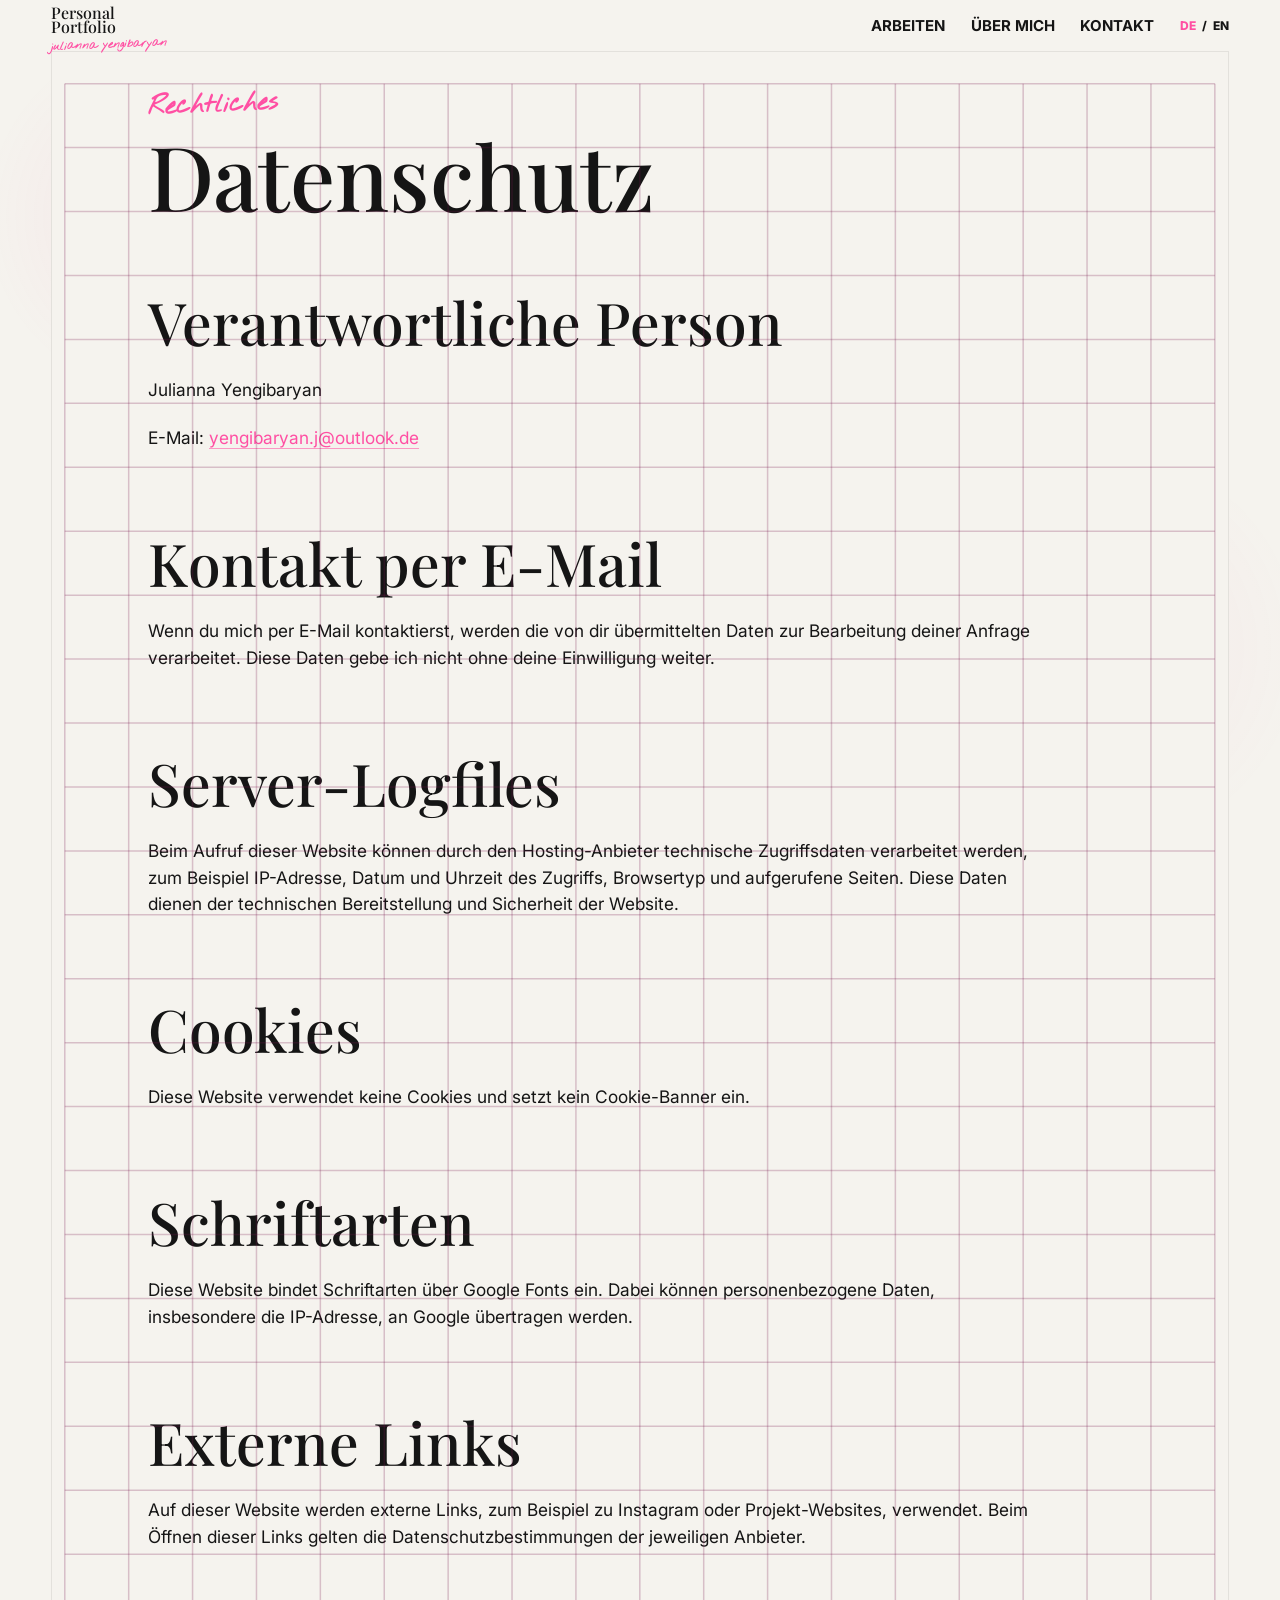
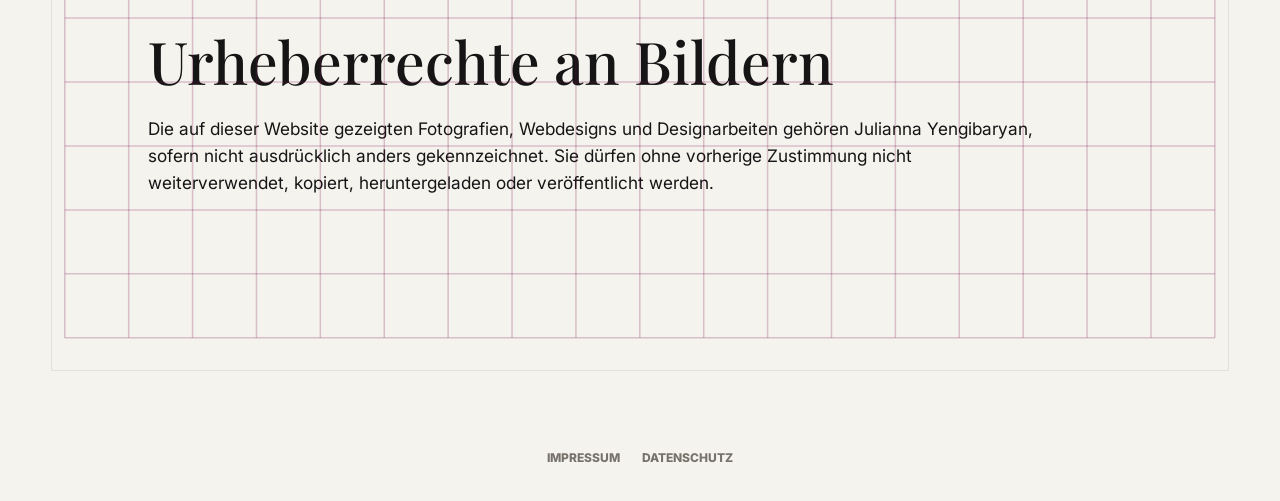
==== commit aad31fb3: "HA updates" ====
--- a/datenschutz.html
+++ b/datenschutz.html
@@ -4,8 +4,8 @@
     <meta charset="utf-8">
     <meta name="viewport" content="width=device-width, initial-scale=1">
     <title>Datenschutz | Julianna Yengibaryan</title>
-    <link rel="stylesheet" href="styles.css?v=20260624b">
-    <link rel="stylesheet" href="layout-overrides.css?v=20260624af">
+    <link rel="stylesheet" href="styles.css?v=20260706lighttext">
+    <link rel="stylesheet" href="layout-overrides.css?v=20260706lightboxnocircles">
   </head>
   <body class="legal-page">
     <header class="site-header">
@@ -14,6 +14,7 @@
         <a href="index.html#index">Arbeiten</a>
         <a href="index.html#about">Über mich</a>
         <a href="index.html#kontakt">Kontakt</a>
+        <span class="language-toggle" aria-label="Sprache wechseln"><button type="button" data-lang="de">DE</button><span>/</span><button type="button" data-lang="en">EN</button></span>
       </nav>
       <button class="mobile-menu-toggle" type="button" aria-label="Menu" aria-expanded="false"><span></span><span></span><span></span></button>
     </header>
@@ -63,9 +64,28 @@
       <a href="impressum.html">Impressum</a>
       <a href="datenschutz.html">Datenschutz</a>
     </footer>
+    <script src="grid-fit.js?v=20260706wholegrid"></script>
     <script>
       const menuToggle = document.querySelector(".mobile-menu-toggle");
       const mainNav = document.querySelector(".main-nav");
+      const languageToggle = document.querySelector(".language-toggle");
+      const syncLanguageToggle = () => {
+        const language = localStorage.getItem("portfolio-language") === "en" ? "en" : "de";
+        document.documentElement.lang = language;
+        languageToggle?.querySelectorAll("button").forEach((button) => {
+          button.classList.toggle("active", button.dataset.lang === language);
+        });
+      };
+
+      languageToggle?.querySelectorAll("button").forEach((button) => {
+        button.addEventListener("click", () => {
+          localStorage.setItem("portfolio-language", button.dataset.lang);
+          syncLanguageToggle();
+        });
+      });
+
+      syncLanguageToggle();
+
       menuToggle?.addEventListener("click", () => {
         const isOpen = mainNav.classList.toggle("menu-open");
         menuToggle.classList.toggle("menu-open", isOpen);
--- a/layout-overrides.css
+++ b/layout-overrides.css
@@ -1,14 +1,15 @@
 :root {
   --grid-size: 48px;
+  --grid-bg-size: 64px;
   --grid-line: rgba(119, 22, 78, 0.24);
   --grid-safe: 12px;
+  --grid-bg-safe: 12px;
+  --grid-cell: var(--grid-size);
+  --grid-pad: var(--grid-safe);
 }
 
 body:not(:has(.editorial-home)) {
-  background:
-    linear-gradient(90deg, var(--grid-line) 1.5px, transparent 1.5px) 0 0 / var(--grid-size) var(--grid-size),
-    linear-gradient(var(--grid-line) 1.5px, transparent 1.5px) 0 0 / var(--grid-size) var(--grid-size),
-    var(--paper);
+  background: var(--paper);
 }
 
 body.collection-page,
@@ -18,13 +19,11 @@
 
 #collection-root,
 .legal-content {
+  position: relative;
   margin: 0 var(--outer-frame) var(--outer-frame);
   border: 1px solid rgba(21, 21, 21, 0.08);
   box-sizing: border-box;
-  background:
-    linear-gradient(90deg, var(--grid-line) 1.5px, transparent 1.5px) 0 0 / var(--grid-size) var(--grid-size),
-    linear-gradient(var(--grid-line) 1.5px, transparent 1.5px) 0 0 / var(--grid-size) var(--grid-size),
-    var(--paper);
+  background: var(--paper);
 }
 
 #collection-root {
@@ -57,7 +56,13 @@
   left: calc(var(--outer-frame) + 24px);
 }
 
+.home-start-logo {
+  display: none;
+  top: calc(var(--outer-frame) + 24px);
+}
+
 .home-board-nav {
+  top: calc(var(--outer-frame) + 24px);
   right: calc(var(--outer-frame) + 24px);
 }
 
@@ -95,25 +100,35 @@
 }
 
 .editorial-home {
-  padding-top: 0;
+  padding: var(--outer-frame);
 }
 
 .board-hero {
-  min-height: calc(100svh - var(--outer-frame));
+  min-height: calc(100svh - var(--outer-frame) * 2);
 }
 
 .editorial-home .board:not(.board-quote) {
-  background:
-    linear-gradient(90deg, var(--grid-line) 1.5px, transparent 1.5px) 0 0 / var(--grid-size) var(--grid-size),
-    linear-gradient(var(--grid-line) 1.5px, transparent 1.5px) 0 0 / var(--grid-size) var(--grid-size),
-    var(--paper);
+  background: var(--paper);
 }
 
 .editorial-home .board-quote {
-  background:
-    linear-gradient(90deg, var(--grid-line) 1.5px, transparent 1.5px) 0 0 / var(--grid-size) var(--grid-size),
-    linear-gradient(var(--grid-line) 1.5px, transparent 1.5px) 0 0 / var(--grid-size) var(--grid-size),
-    #11120f;
+  background: #11120f;
+}
+
+.board-grid {
+  position: absolute;
+  inset: 0;
+  z-index: 0;
+  display: block;
+  width: 100%;
+  height: 100%;
+  pointer-events: none;
+}
+
+.board-grid line {
+  stroke: var(--grid-line);
+  stroke-width: 1.5;
+  vector-effect: non-scaling-stroke;
 }
 
 .collection-hand,
@@ -227,8 +242,8 @@
     margin: 0;
     padding: 0;
     border: 0;
-    gap: clamp(22px, 2.4vw, 36px);
-    transform: translate(-50%, -50%) rotate(90deg);
+    gap: clamp(18px, 2.1vw, 34px);
+    transform: translate(-50%, -50%) rotate(-90deg);
     transform-origin: center;
   }
 
@@ -238,7 +253,7 @@
     border: 0;
     color: var(--ink);
     font-family: "Playfair Display", "Cormorant Garamond", Georgia, serif;
-    font-size: clamp(13px, 0.9vw, 15px);
+    font-size: clamp(16px, 1.18vw, 23px);
     font-weight: 500;
     letter-spacing: 0;
     line-height: 1;
@@ -258,6 +273,93 @@
 body[data-collection="produkt"] .collection-group-heading p {
   width: min(100%, 1040px);
   max-width: 1040px;
+}
+
+/* Final home ink title override. */
+.board-ink .ink-hero-title {
+  line-height: 0.96;
+}
+
+.board-ink .ink-hero-title span {
+  font-size: 1em;
+  transform: translateX(clamp(10px, 1.6vw, 28px)) scaleX(1.58);
+  transform-origin: left center;
+}
+
+body[data-language="en"] .board-ink .ink-hero-title span {
+  transform: translateX(clamp(10px, 1.6vw, 28px)) scaleX(1.28);
+}
+
+@media (max-width: 680px) {
+  .editorial-home .board-ink .ink-hero-title {
+    line-height: 1.12;
+  }
+
+  .editorial-home .board-ink .ink-hero-title span {
+    font-size: 1em;
+    transform: scaleX(1.58);
+    transform-origin: left center;
+  }
+
+  body[data-language="en"] .editorial-home .board-ink .ink-hero-title span {
+    transform: scaleX(1.28);
+  }
+}
+
+/* Home ink title spacing. */
+.board-ink .ink-hero-title {
+  line-height: 0.96;
+}
+
+.board-ink .ink-hero-title span {
+  font-size: 1em;
+}
+
+@media (max-width: 680px) {
+  .editorial-home .board-ink .ink-hero-title {
+    line-height: 1.12;
+  }
+
+  .editorial-home .board-ink .ink-hero-title span {
+    font-size: 1em;
+  }
+}
+
+/* Final visual/stories width matching. */
+.board-ink .ink-hero-title span {
+  font-size: 1.42em;
+  letter-spacing: 0.025em;
+  transform: translateX(clamp(10px, 1.6vw, 28px));
+  transform-origin: left center;
+}
+
+body[data-language="en"] .board-ink .ink-hero-title span {
+  font-size: 1.28em;
+  letter-spacing: 0.015em;
+  transform: translateX(clamp(10px, 1.6vw, 28px));
+}
+
+body[data-language="de"] .board-ink .ink-hero-title {
+  line-height: 1.08;
+}
+
+@media (max-width: 680px) {
+  .editorial-home .board-ink .ink-hero-title span {
+    font-size: 1.16em;
+    letter-spacing: 0.025em;
+    transform: none;
+    transform-origin: left center;
+  }
+
+  body[data-language="en"] .editorial-home .board-ink .ink-hero-title span {
+    font-size: 1.08em;
+    letter-spacing: 0.015em;
+    transform: none;
+  }
+
+  body[data-language="de"] .editorial-home .board-ink .ink-hero-title {
+    line-height: 1.2;
+  }
 }
 
 .hero-fields,
@@ -539,6 +641,59 @@
   display: none !important;
 }
 
+body.collection-page #collection-root,
+body.legal-page .legal-content {
+  width: auto;
+  max-width: none;
+  margin: var(--outer-frame);
+  background: var(--paper);
+}
+
+body.collection-page #collection-root,
+body.legal-page .legal-content {
+  min-height: calc(100svh - var(--outer-frame) * 2);
+}
+
+@media (min-width: 681px) {
+  body.collection-page .site-header .brand,
+  body.legal-page .site-header .brand {
+    top: calc(var(--outer-frame) + 24px);
+  }
+
+  body.collection-page .site-header .main-nav,
+  body.legal-page .site-header .main-nav {
+    top: calc(var(--outer-frame) + 38px);
+  }
+
+  body.collection-page .collection-hero {
+    padding-top: calc(var(--grid-size) * 2.5);
+  }
+
+  body.collection-page .collection-groups,
+  body.collection-page .collection-project-links,
+  body.collection-page .collection-group-heading,
+  body.collection-page .collection-gallery,
+  body[data-collection="produkt"] .collection-gallery,
+  body[data-collection="filme"] .collection-groups,
+  body[data-collection="social"] .collection-groups {
+    box-sizing: border-box;
+    width: min(1600px, calc(100% - var(--grid-size) * 4));
+    max-width: none;
+    margin-right: auto;
+    margin-left: auto;
+  }
+
+  body.collection-page .collection-gallery,
+  body[data-collection="produkt"] .collection-gallery {
+    padding-right: calc(var(--grid-size) * 2);
+    padding-left: calc(var(--grid-size) * 2);
+  }
+
+  body[data-collection="social"] .collection-group-heading {
+    transform: none;
+  }
+}
+
 @media (max-width: 680px) {
   :root {
     --grid-size: 36px;
@@ -546,7 +701,7 @@
   }
 
   .editorial-home {
-    padding-top: 0;
+    padding: 24px;
   }
 
   #collection-root,
@@ -554,16 +709,26 @@
     margin: 0 24px 24px;
   }
 
+  body.collection-page #collection-root,
+  body.legal-page .legal-content {
+    width: auto;
+    max-width: none;
+    margin: 24px;
+    min-height: calc(100svh - 48px);
+  }
+
   .board-hero {
-    min-height: calc(100svh - 24px);
+    min-height: calc(100svh - 48px);
   }
 
   .home-start-logo,
   .site-header .brand {
+    top: 28px;
     left: 28px;
   }
 
   .home-board-nav {
+    top: 28px;
     right: 28px;
   }
 
@@ -690,3 +855,770 @@
     transform: none;
   }
 }
+
+/* Mobile correction for the ink section on the home page. */
+@media (max-width: 680px) {
+  .editorial-home .board-ink {
+    min-height: 100svh;
+    height: auto;
+    display: flex;
+    align-items: flex-start;
+    justify-content: center;
+    padding: 10.5rem 1.4rem 4rem;
+    overflow: hidden;
+  }
+
+  .editorial-home .board-ink .ink-hero-title {
+    position: static;
+    top: auto;
+    left: auto;
+    transform: none;
+    width: 100%;
+    max-width: 22rem;
+    margin: 0;
+    font-size: clamp(3rem, 14vw, 4.4rem);
+    line-height: 1.02;
+  }
+}
+
+/* Unified, larger galleries with equal horizontal and vertical image gaps. */
+:root {
+  --gallery-gap: clamp(18px, 2.2vw, 34px);
+}
+
+body.collection-page .collection-gallery,
+body[data-collection="produkt"] .collection-gallery,
+body[data-collection="filme"] .collection-gallery,
+body[data-collection="social"] .collection-gallery,
+body:is([data-collection="mockups"], [data-collection="social"]) .collection-gallery {
+  box-sizing: border-box;
+  width: min(1760px, calc(100% - var(--grid-size) * 2));
+  max-width: none;
+  margin-right: auto;
+  margin-left: auto;
+  padding: var(--grid-size) 0 calc(var(--grid-size) * 1.5);
+  column-gap: var(--gallery-gap);
+}
+
+body.collection-page .collection-item {
+  margin-bottom: var(--gallery-gap);
+}
+
+body.collection-page .collection-group:has(.collection-video) .collection-gallery,
+body.collection-page .collection-gallery:has(.collection-video),
+body.collection-page .collection-group-social-media .collection-gallery,
+body[data-collection="filme"] .collection-gallery,
+body[data-collection="social"] .collection-gallery {
+  gap: var(--gallery-gap);
+}
+
+body.collection-page .collection-group-social-media .collection-gallery,
+body[data-collection="social"] .collection-gallery {
+  width: min(1180px, calc(100% - var(--grid-size) * 2));
+  grid-template-columns: repeat(2, minmax(0, 1fr));
+}
+
+body:is([data-collection="mockups"], [data-collection="social"]) .collection-groups,
+body[data-collection="filme"] .collection-groups {
+  width: min(1760px, calc(100% - var(--grid-size) * 2));
+}
+
+body[data-collection="produkt"] .collection-gallery {
+  padding-right: 0;
+  padding-left: 0;
+}
+
+@media (max-width: 680px) {
+  :root {
+    --gallery-gap: 18px;
+  }
+
+  body.collection-page .collection-gallery,
+  body[data-collection="produkt"] .collection-gallery,
+  body[data-collection="filme"] .collection-gallery,
+  body[data-collection="social"] .collection-gallery,
+  body:is([data-collection="mockups"], [data-collection="social"]) .collection-gallery {
+    width: calc(100% - var(--grid-size));
+    max-width: none;
+    padding: var(--grid-size) 0 calc(var(--grid-size) * 1.25);
+    column-count: 1;
+    column-gap: var(--gallery-gap);
+  }
+
+  body.collection-page .collection-group-social-media .collection-gallery,
+  body[data-collection="social"] .collection-gallery {
+    grid-template-columns: 1fr;
+  }
+}
+
+/* Legal pages use the same framed grid surface and typography scale as Works. */
+body.legal-page .legal-content {
+  padding: calc(var(--grid-size) * 2.5) calc(var(--grid-size) * 2) calc(var(--grid-size) * 1.75);
+}
+
+body.legal-page .legal-content .collection-hand {
+  width: fit-content;
+  margin: 0 0 18px;
+  color: var(--pink);
+  font-family: var(--hand);
+  font-size: clamp(20px, 2vw, 34px);
+  font-weight: 700;
+  line-height: 1;
+  transform: rotate(-2deg);
+}
+
+body.legal-page .legal-content h1 {
+  max-width: 1080px;
+  margin: 0 0 calc(var(--grid-size) * 1.25);
+  font-family: "Playfair Display", "Cormorant Garamond", Georgia, serif;
+  font-size: clamp(46px, 7vw, 112px);
+  font-weight: 500;
+  line-height: 0.9;
+}
+
+body.legal-page .legal-content section {
+  display: grid;
+  grid-template-columns: minmax(240px, 420px) minmax(0, 760px);
+  gap: var(--gallery-gap);
+  align-items: start;
+  width: min(1600px, calc(100% - var(--grid-size) * 2));
+  max-width: none;
+  margin-right: auto;
+  margin-left: auto;
+  padding: var(--grid-size) 0;
+  border-top: 0;
+}
+
+body.legal-page .legal-content h2 {
+  margin: 0;
+  font-family: "Playfair Display", "Cormorant Garamond", Georgia, serif;
+  font-size: clamp(32px, 4.6vw, 78px);
+  font-weight: 500;
+  line-height: 0.94;
+}
+
+body.legal-page .legal-content p {
+  max-width: 760px;
+  margin: 0;
+  color: var(--ink);
+  font-size: clamp(17px, 1.35vw, 22px);
+  line-height: 1.55;
+}
+
+body.legal-page .legal-content section p + p {
+  margin-top: 0.45em;
+}
+
+body.legal-page .legal-content a {
+  color: var(--pink);
+  border-bottom: 1px solid rgba(255, 79, 163, 0.55);
+  text-decoration: none;
+}
+
+@media (max-width: 680px) {
+  body.legal-page .legal-content {
+    padding: calc(var(--grid-size) * 2) calc(var(--grid-size) / 2) calc(var(--grid-size) * 1.5);
+  }
+
+  body.legal-page .legal-content section {
+    grid-template-columns: 1fr;
+    width: calc(100% - var(--grid-size));
+    padding: var(--grid-size) 0;
+  }
+
+  body.legal-page .legal-content h1 {
+    font-size: clamp(42px, 15vw, 72px);
+  }
+
+  body.legal-page .legal-content h2 {
+    font-size: clamp(30px, 10vw, 48px);
+  }
+}
+
+/* Larger media layouts for Webdesign, Filme and Social Media. */
+body[data-collection="mockups"] .collection-groups,
+body[data-collection="filme"] .collection-groups,
+body[data-collection="social"] .collection-groups {
+  width: min(1760px, calc(100% - var(--grid-size) * 2));
+  gap: calc(var(--grid-size) * 2);
+}
+
+body[data-collection="mockups"] .collection-group,
+body[data-collection="filme"] .collection-group,
+body[data-collection="social"] .collection-group {
+  grid-template-columns: minmax(420px, 0.88fr) minmax(620px, 1.35fr);
+  gap: calc(var(--grid-size) * 1.35);
+  align-items: start;
+  justify-content: center;
+}
+
+body[data-collection="mockups"] .collection-group-heading,
+body[data-collection="filme"] .collection-group-heading,
+body[data-collection="social"] .collection-group-heading {
+  width: 100%;
+  max-width: 560px;
+  justify-self: end;
+  transform: none;
+}
+
+body[data-collection="mockups"] .collection-group-heading p,
+body[data-collection="filme"] .collection-group-heading p,
+body[data-collection="social"] .collection-group-heading p {
+  max-width: 560px;
+  font-size: clamp(24px, 2.25vw, 38px);
+  line-height: 1.22;
+}
+
+body[data-collection="mockups"] .collection-gallery,
+body[data-collection="filme"] .collection-gallery,
+body[data-collection="social"] .collection-gallery,
+body.collection-page .collection-group-social-media .collection-gallery {
+  width: 100%;
+  max-width: none;
+  justify-self: stretch;
+  padding-top: 0;
+}
+
+body[data-collection="mockups"] .collection-gallery {
+  column-count: 1;
+}
+
+body[data-collection="mockups"] .collection-image-button,
+body[data-collection="mockups"] .collection-item img {
+  width: 100%;
+  max-height: min(82vh, 920px);
+  object-fit: contain;
+}
+
+body[data-collection="filme"] .collection-gallery {
+  grid-template-columns: repeat(auto-fit, minmax(min(100%, 520px), 1fr));
+}
+
+body[data-collection="social"] .collection-gallery,
+body.collection-page .collection-group-social-media .collection-gallery {
+  grid-template-columns: repeat(2, minmax(0, 1fr));
+}
+
+body[data-collection="filme"] .collection-video-button video,
+body[data-collection="social"] .collection-video-button video,
+body.collection-page .collection-group-social-media .collection-video video {
+  max-height: min(82vh, 920px);
+}
+
+@media (max-width: 900px) {
+  body[data-collection="mockups"] .collection-group,
+  body[data-collection="filme"] .collection-group,
+  body[data-collection="social"] .collection-group {
+    grid-template-columns: 1fr;
+    gap: var(--grid-size);
+  }
+
+  body[data-collection="mockups"] .collection-group-heading,
+  body[data-collection="filme"] .collection-group-heading,
+  body[data-collection="social"] .collection-group-heading {
+    max-width: 760px;
+    justify-self: start;
+  }
+}
+
+@media (max-width: 680px) {
+  body[data-collection="social"] .collection-gallery,
+  body.collection-page .collection-group-social-media .collection-gallery {
+    grid-template-columns: 1fr;
+  }
+
+  body[data-collection="filme"] .collection-video-button video,
+  body[data-collection="social"] .collection-video-button video,
+  body.collection-page .collection-group-social-media .collection-video video {
+    max-height: 78vh;
+  }
+}
+
+/* Product page text aligns with the other collection pages. */
+body[data-collection="produkt"] .collection-groups,
+body[data-collection="produkt"] .collection-group {
+  justify-items: stretch;
+  text-align: left;
+}
+
+body[data-collection="produkt"] .collection-group-heading {
+  width: min(1600px, calc(100% - var(--grid-size) * 2));
+  margin-right: auto;
+  margin-left: 0;
+  justify-items: stretch;
+  text-align: left;
+}
+
+body[data-collection="produkt"] .collection-group-heading h2,
+body[data-collection="produkt"] .collection-group-heading p {
+  justify-self: start;
+  text-align: left;
+  transform: none;
+}
+
+body[data-collection="produkt"] .collection-group-heading p {
+  width: min(100%, 1040px);
+  max-width: 1040px;
+}
+
+/* Final home ink title override. */
+.board-ink .ink-hero-title {
+  line-height: 0.96;
+}
+
+.board-ink .ink-hero-title span {
+  font-size: 1em;
+}
+
+@media (max-width: 680px) {
+  .editorial-home .board-ink .ink-hero-title {
+    line-height: 1.12;
+  }
+
+  .editorial-home .board-ink .ink-hero-title span {
+    font-size: 1em;
+  }
+}
+
+/* Final visual/stories width matching. */
+.board-ink .ink-hero-title span {
+  transform: translateX(clamp(10px, 1.6vw, 28px)) scaleX(1.58);
+  transform-origin: left center;
+}
+
+body[data-language="en"] .board-ink .ink-hero-title span {
+  transform: translateX(clamp(10px, 1.6vw, 28px)) scaleX(1.28);
+}
+
+@media (max-width: 680px) {
+  .editorial-home .board-ink .ink-hero-title span {
+    transform: scaleX(1.58);
+    transform-origin: left center;
+  }
+
+  body[data-language="en"] .editorial-home .board-ink .ink-hero-title span {
+    transform: scaleX(1.28);
+  }
+}
+
+/* Natural final ink word proportions. */
+.board-ink .ink-hero-title span {
+  font-size: 1.16em;
+  letter-spacing: 0.025em;
+  transform: translateX(clamp(10px, 1.6vw, 28px));
+  transform-origin: left center;
+}
+
+body[data-language="en"] .board-ink .ink-hero-title span {
+  font-size: 1.08em;
+  letter-spacing: 0.015em;
+  transform: translateX(clamp(10px, 1.6vw, 28px));
+}
+
+body[data-language="de"] .board-ink .ink-hero-title {
+  line-height: 1.08;
+}
+
+@media (max-width: 680px) {
+  .editorial-home .board-ink .ink-hero-title span {
+    font-size: 1.42em;
+    letter-spacing: 0.025em;
+    transform: none;
+  }
+
+  body[data-language="en"] .editorial-home .board-ink .ink-hero-title span {
+    font-size: 1.28em;
+    letter-spacing: 0.015em;
+    transform: none;
+  }
+
+  body[data-language="de"] .editorial-home .board-ink .ink-hero-title {
+    line-height: 1.2;
+  }
+}
+
+/* Final ink middle-word width via natural font size. */
+.board-ink .ink-hero-title span {
+  font-size: 1.42em;
+  letter-spacing: 0.025em;
+  transform: translateX(clamp(10px, 1.6vw, 28px));
+}
+
+body[data-language="en"] .board-ink .ink-hero-title span {
+  font-size: 1.28em;
+  letter-spacing: 0.015em;
+  transform: translateX(clamp(10px, 1.6vw, 28px));
+}
+
+/* End override: top controls sit in the empty paper frame, outside the grid. */
+:root {
+  --top-frame-height: clamp(78px, 7.2vw, 96px);
+  --top-chrome-y: 8px;
+}
+
+.home-chrome,
+.site-header,
+.collection-page .site-header,
+.legal-page .site-header {
+  position: fixed;
+  inset: 0 0 auto;
+  z-index: 120;
+  height: var(--top-frame-height);
+  min-height: var(--top-frame-height);
+  padding: 0;
+  background: var(--paper);
+  border: 0;
+  box-shadow: none;
+  backdrop-filter: none;
+}
+
+.home-start-logo {
+  display: none;
+  top: var(--top-chrome-y);
+  left: var(--outer-frame);
+  z-index: 121;
+}
+
+.site-header .brand {
+  position: fixed;
+  top: var(--top-chrome-y);
+  left: var(--outer-frame);
+  z-index: 121;
+}
+
+.home-board-nav {
+  position: fixed;
+  top: calc(var(--top-chrome-y) + 8px);
+  right: var(--outer-frame);
+  z-index: 121;
+}
+
+.site-header .main-nav {
+  position: fixed;
+  top: calc(var(--top-chrome-y) + 8px);
+  right: calc(var(--outer-frame) + 74px);
+  z-index: 121;
+}
+
+.site-header .language-toggle {
+  position: fixed;
+  top: calc(var(--top-chrome-y) + 11px);
+  right: var(--outer-frame);
+  z-index: 121;
+}
+
+body:has(.editorial-home) .site-header {
+  display: none;
+}
+
+.editorial-home {
+  padding-top: var(--top-frame-height) !important;
+}
+
+#collection-root,
+.legal-content {
+  margin-top: var(--top-frame-height) !important;
+}
+
+@media (max-width: 680px) {
+  :root {
+    --top-frame-height: 64px;
+    --top-chrome-y: 6px;
+  }
+
+  .home-chrome,
+  .site-header,
+  .collection-page .site-header,
+  .legal-page .site-header {
+    height: var(--top-frame-height);
+    min-height: var(--top-frame-height);
+  }
+
+  .site-header .brand {
+    top: 6px;
+    left: 24px;
+  }
+
+  .home-mobile-menu-toggle,
+  .site-header .mobile-menu-toggle {
+    top: 8px;
+    right: 24px;
+  }
+
+  .home-board-nav {
+    top: var(--top-frame-height);
+    right: 24px;
+  }
+
+  .site-header .main-nav {
+    top: var(--top-frame-height);
+    right: 24px;
+  }
+
+  .site-header .language-toggle {
+    top: 23px;
+    right: 82px;
+  }
+
+  .editorial-home {
+    padding-top: var(--top-frame-height) !important;
+  }
+
+  #collection-root,
+  .legal-content,
+  body.collection-page #collection-root,
+  body.legal-page .legal-content {
+    margin-top: var(--top-frame-height) !important;
+  }
+}
+
+/* Final alignment: subpage nav matches the home nav exactly. */
+.site-header .main-nav {
+  position: fixed;
+  top: calc(var(--top-chrome-y) + 8px);
+  right: var(--outer-frame);
+  z-index: 121;
+  display: flex;
+  gap: clamp(18px, 2vw, 34px);
+  align-items: center;
+}
+
+.site-header .main-nav .language-toggle {
+  position: static;
+  top: auto;
+  right: auto;
+  z-index: auto;
+}
+
+@media (max-width: 680px) {
+  .site-header .main-nav {
+    top: var(--top-frame-height);
+    right: 24px;
+  }
+
+  .site-header .main-nav .language-toggle {
+    position: static;
+  }
+}
+
+/* Screenshot fix: keep the top navigation clearly inside the empty paper frame. */
+:root {
+  --top-frame-height: var(--outer-frame);
+  --top-logo-y: 6px;
+  --top-nav-y: 16px;
+}
+
+.home-chrome,
+.site-header,
+.collection-page .site-header,
+.legal-page .site-header {
+  height: var(--top-frame-height) !important;
+  min-height: var(--top-frame-height) !important;
+  background: var(--paper) !important;
+}
+
+.home-start-logo {
+  display: none !important;
+}
+
+.site-header .brand {
+  top: var(--top-logo-y) !important;
+  left: var(--outer-frame) !important;
+}
+
+.home-board-nav,
+.site-header .main-nav {
+  top: var(--top-nav-y) !important;
+  right: var(--outer-frame) !important;
+}
+
+.site-header .main-nav .language-toggle {
+  position: static !important;
+  top: auto !important;
+  right: auto !important;
+}
+
+.editorial-home {
+  padding-top: var(--top-frame-height) !important;
+}
+
+#collection-root,
+.legal-content {
+  margin-top: var(--top-frame-height) !important;
+}
+
+@media (max-width: 680px) {
+  :root {
+    --top-frame-height: 24px;
+    --top-logo-y: 28px;
+    --top-nav-y: 28px;
+  }
+
+  .site-header .brand {
+    left: 24px !important;
+  }
+
+  .home-board-nav,
+  .site-header .main-nav {
+    right: 24px !important;
+  }
+}
+
+/* Final works/overlay fixes. */
+@media (min-width: 681px) {
+  body.collection-page .collection-switcher {
+    top: calc(50% + 34px) !important;
+    display: flex !important;
+    flex-direction: row-reverse !important;
+  }
+}
+
+.collection-item:hover::after {
+  content: none !important;
+}
+
+.collection-image-button {
+  position: relative;
+  overflow: hidden;
+}
+
+.collection-image-button::after,
+.collection-video-button > span {
+  position: absolute;
+  left: 18px;
+  bottom: 18px;
+  z-index: 3;
+  color: var(--pink);
+  font-family: var(--hand);
+  font-size: 24px;
+  font-weight: 700;
+  line-height: 1;
+  opacity: 0;
+  transform: rotate(-4deg);
+  transition: opacity 160ms ease;
+}
+
+.collection-image-button::after {
+  content: "larger";
+}
+
+.collection-video-button::after {
+  content: none;
+}
+
+.collection-image-button:hover::after,
+.collection-image-button:focus-visible::after,
+.collection-video-button:hover > span,
+.collection-video-button:focus-visible > span {
+  opacity: 1;
+}
+
+/* Works title/text font swap. */
+body.collection-page .collection-group-heading h2,
+body.collection-page .collection-group-heading h2 a {
+  font-family: "Playfair Display", "Cormorant Garamond", Georgia, serif !important;
+  font-weight: 500 !important;
+  letter-spacing: 0 !important;
+}
+
+body.collection-page .collection-group-heading p {
+  font-family: "The Secret Things", var(--hand) !important;
+  font-size: clamp(28px, 2.35vw, 42px) !important;
+  line-height: 1.16 !important;
+  font-weight: 400 !important;
+  letter-spacing: 0 !important;
+}
+
+/* Final legal page spacing. */
+body.legal-page {
+  padding-top: 0 !important;
+}
+
+body.legal-page .legal-content {
+  display: block !important;
+  margin-top: var(--outer-frame) !important;
+  padding-top: calc(var(--grid-size) * 0.45) !important;
+  padding-bottom: calc(var(--grid-size) * 2) !important;
+}
+
+body.legal-page .legal-content h1 {
+  margin-bottom: calc(var(--grid-size) * 1.5) !important;
+}
+
+body.legal-page .legal-content section {
+  display: block !important;
+  max-width: min(100%, 980px) !important;
+  margin: 0 0 calc(var(--grid-size) * 1.6) !important;
+  padding: 0 !important;
+}
+
+body.legal-page .legal-content h2 {
+  margin: 0 0 calc(var(--grid-size) * 0.45) !important;
+  line-height: 1.15 !important;
+}
+
+body.legal-page .legal-content p {
+  max-width: 920px !important;
+  margin: 0 0 calc(var(--grid-size) * 0.45) !important;
+  line-height: 1.55 !important;
+}
+
+/* Final lightbox control centering. */
+.lightbox-nav,
+.lightbox .close-lightbox {
+  display: grid !important;
+  place-items: center !important;
+  padding: 0 !important;
+  overflow: hidden !important;
+  font-size: 0 !important;
+  line-height: 1 !important;
+  text-align: center !important;
+}
+
+.lightbox-nav::before,
+.lightbox .close-lightbox::before {
+  position: absolute !important;
+  inset: 0 !important;
+  display: flex !important;
+  align-items: center !important;
+  justify-content: center !important;
+  color: currentColor !important;
+  font-family: Inter, Helvetica, Arial, sans-serif !important;
+  font-weight: 500 !important;
+  line-height: 1 !important;
+  transform: translateY(-0.03em) !important;
+}
+
+.lightbox-prev::before {
+  content: "←";
+  font-size: clamp(28px, 3vw, 46px) !important;
+}
+
+.lightbox-next::before {
+  content: "→";
+  font-size: clamp(28px, 3vw, 46px) !important;
+}
+
+.lightbox .close-lightbox::before {
+  content: "×";
+  font-size: clamp(24px, 1.9vw, 32px) !important;
+}
+
+/* Remove circular lightbox button frames. */
+.lightbox-nav,
+.close-lightbox,
+.lightbox .close-lightbox {
+  border: 0 !important;
+  border-radius: 0 !important;
+  background: transparent !important;
+  box-shadow: none !important;
+}
+
+.lightbox-nav:hover,
+.lightbox-nav:focus-visible,
+.close-lightbox:hover,
+.close-lightbox:focus-visible {
+  color: var(--paper) !important;
+  background: transparent !important;
+  outline: none !important;
+}
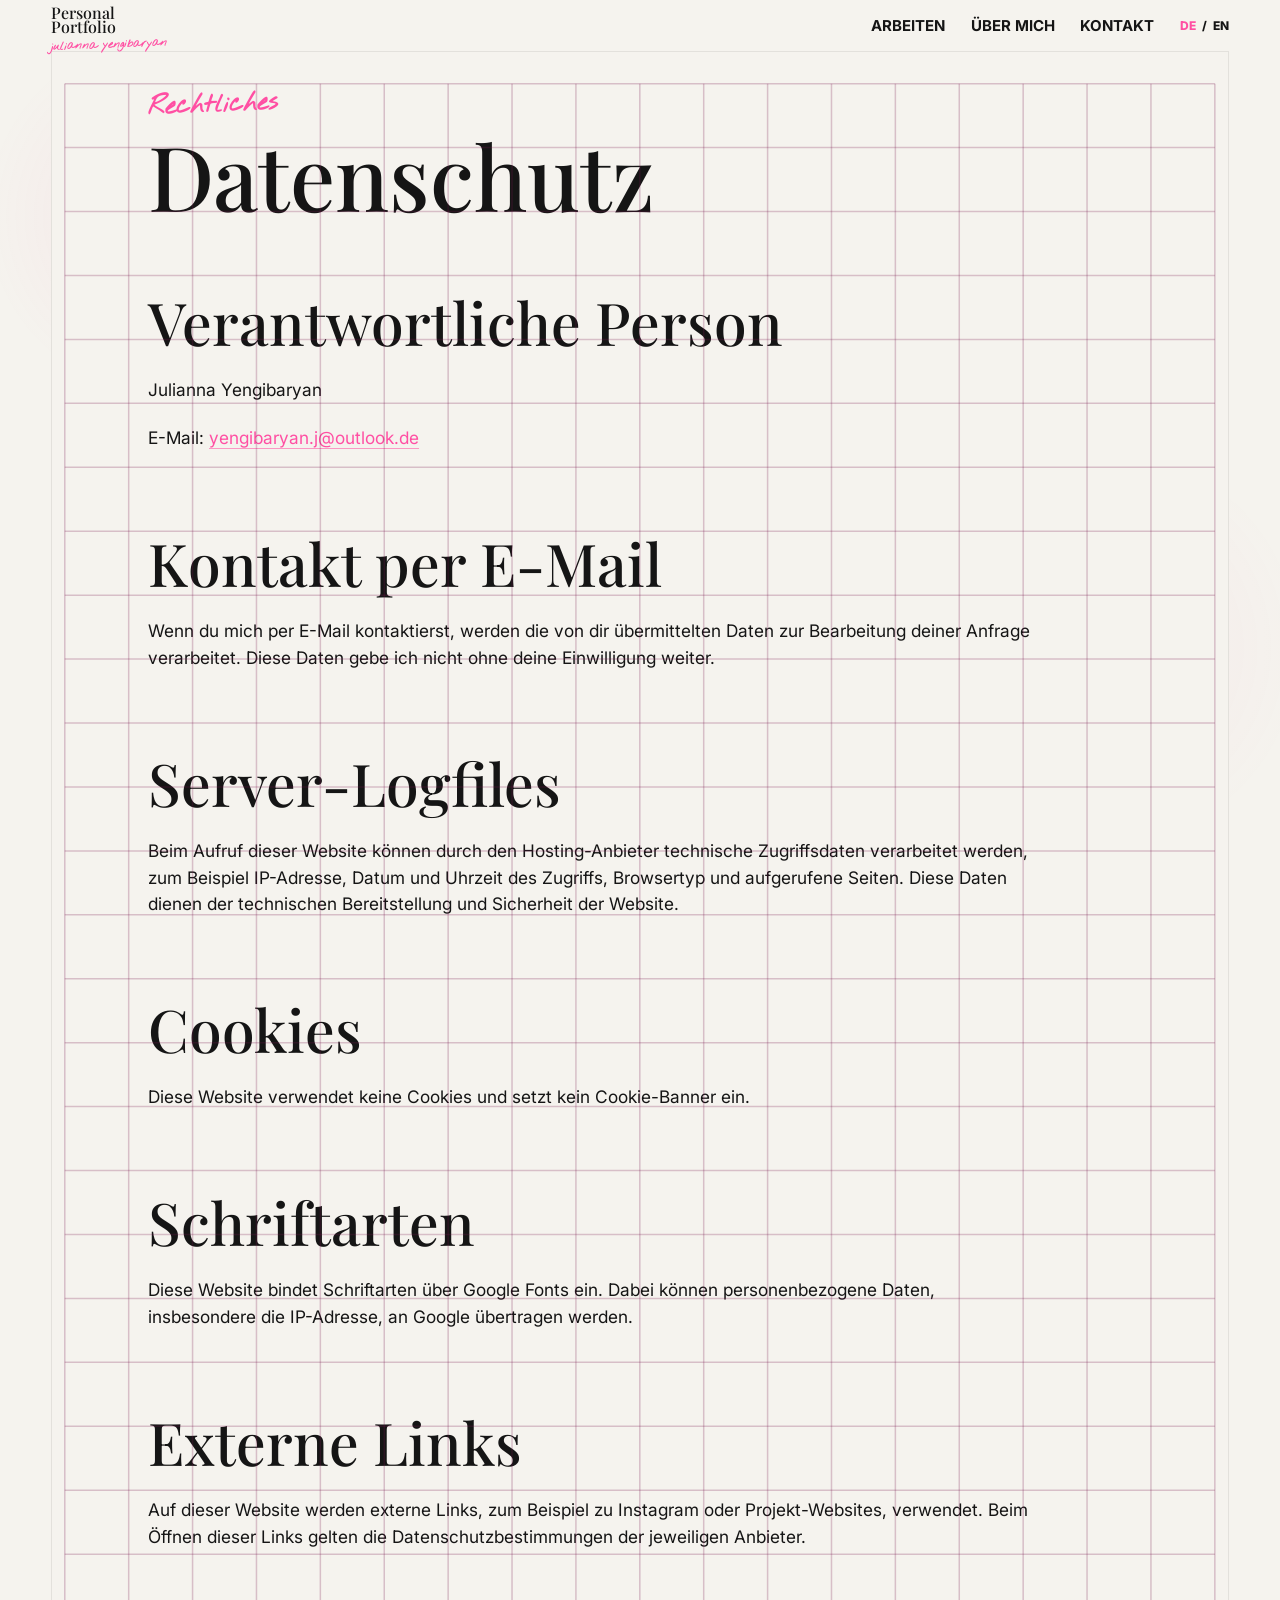
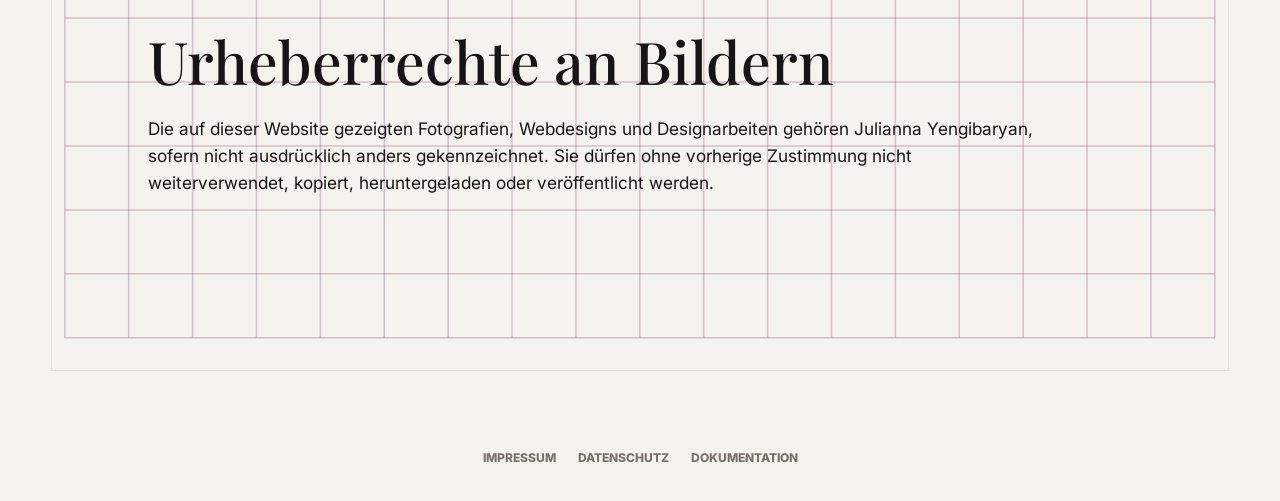
==== commit 4b784646: "doku enfernt" ====
--- a/datenschutz.html
+++ b/datenschutz.html
@@ -5,7 +5,7 @@
     <meta name="viewport" content="width=device-width, initial-scale=1">
     <title>Datenschutz | Julianna Yengibaryan</title>
     <link rel="stylesheet" href="styles.css?v=20260706lighttext">
-    <link rel="stylesheet" href="layout-overrides.css?v=20260706lightboxnocircles">
+    <link rel="stylesheet" href="layout-overrides.css?v=20260706docshort">
   </head>
   <body class="legal-page">
     <header class="site-header">
@@ -63,6 +63,7 @@
     <footer class="legal-footer">
       <a href="impressum.html">Impressum</a>
       <a href="datenschutz.html">Datenschutz</a>
+      <a href="dokumentation.html">Dokumentation</a>
     </footer>
     <script src="grid-fit.js?v=20260706wholegrid"></script>
     <script>
--- a/layout-overrides.css
+++ b/layout-overrides.css
@@ -1563,6 +1563,146 @@
   line-height: 1.55 !important;
 }
 
+/* Documentation page */
+body.documentation-page {
+  --grid-line: rgba(119, 22, 78, 0.1);
+  --grid-magenta: rgba(104, 20, 72, 0.08);
+}
+
+body.documentation-page .documentation-content {
+  display: block !important;
+  padding-right: max(calc(var(--grid-size) * 1.2), 24px) !important;
+  padding-left: max(calc(var(--grid-size) * 1.2), 24px) !important;
+}
+
+body.documentation-page .documentation-content h1 {
+  max-width: 1080px !important;
+  margin-bottom: calc(var(--grid-size) * 1.2) !important;
+  font-size: clamp(48px, 8vw, 118px) !important;
+  line-height: 0.9 !important;
+}
+
+body.documentation-page .documentation-content .collection-hand {
+  color: var(--pink) !important;
+  font-family: var(--hand) !important;
+  font-size: clamp(18px, 2vw, 30px) !important;
+  font-weight: 700 !important;
+  line-height: 1 !important;
+}
+
+body.documentation-page .documentation-content section {
+  max-width: min(100%, 1240px) !important;
+  margin: 0 0 calc(var(--grid-size) * 1.8) !important;
+  padding: 0 !important;
+}
+
+body.documentation-page .documentation-content h2 {
+  max-width: 880px !important;
+  margin: 0 0 calc(var(--grid-size) * 0.48) !important;
+  color: var(--pink) !important;
+  font-family: var(--hand) !important;
+  font-size: clamp(30px, 4vw, 58px) !important;
+  font-weight: 700 !important;
+  line-height: 1.05 !important;
+}
+
+body.documentation-page .documentation-content p {
+  max-width: 1120px !important;
+  margin: 0 0 1.25rem !important;
+  font-family: "Cormorant Garamond", "Playfair Display", Georgia, serif !important;
+  font-size: clamp(22px, 1.85vw, 31px) !important;
+  line-height: 1.42 !important;
+}
+
+body.documentation-page .documentation-intro p:first-child {
+  max-width: 1000px !important;
+  font-family: "Playfair Display", "Cormorant Garamond", Georgia, serif !important;
+  font-size: clamp(28px, 3.4vw, 52px) !important;
+  line-height: 1.08 !important;
+}
+
+.process-grid {
+  display: grid;
+  grid-template-columns: repeat(3, minmax(0, 1fr));
+  gap: clamp(18px, 2vw, 32px);
+  max-width: 1160px;
+  margin: calc(var(--grid-size) * 0.9) 0 calc(var(--grid-size) * 1.1);
+}
+
+.process-card {
+  min-width: 0;
+  margin: 0;
+}
+
+.process-card img,
+.process-placeholder {
+  display: grid;
+  width: 100%;
+  aspect-ratio: 4 / 3;
+  place-items: center;
+  overflow: hidden;
+  border-radius: 7px;
+  background:
+    linear-gradient(90deg, var(--grid-line) 1px, transparent 1px) 0 0 / 32px 32px,
+    linear-gradient(var(--grid-line) 1px, transparent 1px) 0 0 / 32px 32px,
+    var(--paper);
+}
+
+.process-card img {
+  height: auto;
+  object-fit: cover;
+}
+
+.process-placeholder span {
+  color: var(--pink);
+  font-family: var(--hand);
+  font-size: clamp(28px, 4vw, 54px);
+  font-weight: 700;
+  line-height: 0.95;
+  text-align: center;
+  transform: rotate(-4deg);
+}
+
+.process-card figcaption {
+  max-width: 320px;
+  margin-top: 10px;
+  font-size: 12px;
+  font-weight: 800;
+  line-height: 1.25;
+  text-transform: uppercase;
+}
+
+body.documentation-page code {
+  font-family: Inter, Helvetica, Arial, sans-serif;
+  font-size: 0.9em;
+  font-weight: 800;
+}
+
+@media (max-width: 680px) {
+  body.documentation-page .documentation-content {
+    padding-right: 14px !important;
+    padding-left: 14px !important;
+  }
+
+  body.documentation-page .documentation-content section {
+    margin-bottom: calc(var(--grid-size) * 1.2) !important;
+  }
+
+  body.documentation-page .documentation-content p {
+    font-size: 16px !important;
+    line-height: 1.55 !important;
+  }
+
+  body.documentation-page .documentation-intro p:first-child {
+    font-size: clamp(25px, 8vw, 38px) !important;
+  }
+
+  .process-grid {
+    grid-template-columns: 1fr;
+    gap: 18px;
+  }
+}
+
 /* Final lightbox control centering. */
 .lightbox-nav,
 .lightbox .close-lightbox {
@@ -1622,3 +1762,271 @@
   background: transparent !important;
   outline: none !important;
 }
+
+/* Mobile collection pages: keep only the lined paper surface and widen project copy. */
+@media (max-width: 680px) {
+  body.collection-page {
+    background:
+      linear-gradient(90deg, var(--grid-line) 1px, transparent 1px) 0 0 / 48px 48px,
+      linear-gradient(var(--grid-line) 1px, transparent 1px) 0 0 / 48px 48px,
+      var(--paper) !important;
+    margin: 0 !important;
+    padding: 0 !important;
+    --grid-bg-size: 48px;
+    --grid-bg-safe: 0px;
+  }
+
+  body:has(.editorial-home),
+  .editorial-home,
+  body.legal-page {
+    margin: 0 !important;
+    padding: 0 !important;
+    background:
+      linear-gradient(90deg, var(--grid-line) 1px, transparent 1px) 0 0 / 48px 48px,
+      linear-gradient(var(--grid-line) 1px, transparent 1px) 0 0 / 48px 48px,
+      var(--paper) !important;
+  }
+
+  .editorial-home .board,
+  body.legal-page .legal-content {
+    margin: 0 !important;
+    border: 0 !important;
+    background:
+      linear-gradient(90deg, var(--grid-line) 1px, transparent 1px) 0 0 / 48px 48px,
+      linear-gradient(var(--grid-line) 1px, transparent 1px) 0 0 / 48px 48px,
+      var(--paper) !important;
+  }
+
+  body.collection-page .site-header {
+    background: transparent !important;
+  }
+
+  body.collection-page #collection-root {
+    width: 100% !important;
+    max-width: none !important;
+    min-height: 100svh !important;
+    margin-top: 0 !important;
+    margin-right: 0 !important;
+    margin-bottom: 0 !important;
+    margin-left: 0 !important;
+    border: 0 !important;
+    background:
+      linear-gradient(90deg, var(--grid-line) 1px, transparent 1px) 0 0 / 48px 48px,
+      linear-gradient(var(--grid-line) 1px, transparent 1px) 0 0 / 48px 48px,
+      var(--paper) !important;
+  }
+
+  body.collection-page #collection-root > .board-grid,
+  .editorial-home .board > .board-grid,
+  body.legal-page .legal-content > .board-grid {
+    display: none !important;
+  }
+
+  body.collection-page .collection-switcher {
+    display: none !important;
+  }
+
+  body.collection-page .collection-project-menu {
+    display: block !important;
+  }
+
+  body.collection-page .collection-project-menu summary {
+    display: none !important;
+  }
+
+  body.collection-page .collection-project-links {
+    display: flex !important;
+    box-sizing: border-box !important;
+    width: 100% !important;
+    max-width: none !important;
+    justify-content: center !important;
+    gap: 14px 18px !important;
+    padding: 10px 14px calc(var(--grid-size) * 0.7) !important;
+  }
+
+  body.collection-page .collection-project-links a {
+    font-size: clamp(11px, 3.2vw, 13px) !important;
+    line-height: 1.1 !important;
+  }
+
+  body.collection-page .collection-groups {
+    box-sizing: border-box !important;
+    width: 100% !important;
+    max-width: none !important;
+    gap: calc(var(--grid-size) * 1.7) !important;
+    padding-top: 0 !important;
+  }
+
+  body.collection-page .collection-group {
+    box-sizing: border-box !important;
+    width: 100% !important;
+    max-width: none !important;
+  }
+
+  body.collection-page .collection-group-heading,
+  body[data-collection="produkt"] .collection-group-heading {
+    box-sizing: border-box !important;
+    width: 100% !important;
+    max-width: none !important;
+    padding-right: 8px !important;
+    padding-left: 8px !important;
+  }
+
+  body.collection-page .collection-group-heading p,
+  body[data-collection="produkt"] .collection-group-heading p {
+    box-sizing: border-box !important;
+    display: block !important;
+    width: calc(100vw - 16px) !important;
+    max-width: none !important;
+    margin-top: 12px !important;
+    margin-right: auto !important;
+    margin-left: auto !important;
+    padding-right: 0 !important;
+    padding-left: 0 !important;
+    font-size: clamp(13px, 3.7vw, 16px) !important;
+    line-height: 1.34 !important;
+    text-align: left !important;
+  }
+
+  body.collection-page .collection-gallery,
+  body[data-collection="produkt"] .collection-gallery {
+    box-sizing: border-box !important;
+    display: grid !important;
+    grid-template-columns: repeat(3, minmax(0, 1fr)) !important;
+    gap: 16px !important;
+    row-gap: 16px !important;
+    column-gap: 16px !important;
+    width: calc(100% - 16px) !important;
+    max-width: none !important;
+    margin-right: auto !important;
+    margin-left: auto !important;
+    padding: 0 !important;
+    column-count: auto !important;
+    column-gap: 16px !important;
+  }
+
+  body.collection-page .collection-item,
+  body[data-collection="produkt"] .collection-item {
+    display: block !important;
+    min-width: 0 !important;
+    width: 100% !important;
+    margin-right: 0 !important;
+    margin-left: 0 !important;
+    margin-bottom: 0 !important;
+    break-inside: auto !important;
+  }
+
+  body.collection-page .collection-image-button,
+  body[data-collection="produkt"] .collection-image-button {
+    min-width: 0 !important;
+    width: 100% !important;
+    height: 100% !important;
+  }
+
+  body.collection-page .collection-item img,
+  body.collection-page .collection-item video {
+    display: block !important;
+    min-width: 0 !important;
+    width: 100% !important;
+    height: 100% !important;
+    max-height: none !important;
+    aspect-ratio: 1 / 1 !important;
+    object-fit: cover !important;
+    border-radius: 7px !important;
+  }
+
+  body:is([data-collection="mockups"], [data-collection="social"], [data-collection="filme"]) .collection-gallery,
+  body.collection-page .collection-group-social-media .collection-gallery {
+    grid-template-columns: 1fr !important;
+    gap: 20px !important;
+    row-gap: 20px !important;
+    column-gap: 20px !important;
+    padding-right: 10px !important;
+    padding-left: 10px !important;
+  }
+
+  body:is([data-collection="mockups"], [data-collection="social"], [data-collection="filme"]) .collection-item {
+    width: 100% !important;
+  }
+
+  body:is([data-collection="mockups"], [data-collection="social"], [data-collection="filme"]) .collection-image-button,
+  body:is([data-collection="mockups"], [data-collection="social"], [data-collection="filme"]) .collection-video-button {
+    height: auto !important;
+  }
+
+  body:is([data-collection="mockups"], [data-collection="social"]) .collection-item img,
+  body:is([data-collection="mockups"], [data-collection="social"]) .collection-item video,
+  body[data-collection="filme"] .collection-video-button video {
+    height: auto !important;
+    max-height: none !important;
+    aspect-ratio: auto !important;
+    object-fit: contain !important;
+  }
+}
+
+/* Diese Regel liegt am Ende, damit die mobile Kontaktseite wirklich dunkel bleibt. */
+@media (max-width: 680px) {
+  .editorial-home .board-quote {
+    position: relative !important;
+    min-height: calc(100svh - var(--outer-frame) * 2) !important;
+    overflow: hidden !important;
+    color: var(--paper) !important;
+    background:
+      linear-gradient(90deg, rgba(255, 79, 163, 0.12) 1px, transparent 1px) 0 0 / var(--grid-size) var(--grid-size),
+      linear-gradient(rgba(255, 79, 163, 0.12) 1px, transparent 1px) 0 0 / var(--grid-size) var(--grid-size),
+      #11120f !important;
+  }
+
+  .editorial-home .board-quote h2 {
+    position: absolute !important;
+    top: clamp(52px, 14vw, 78px) !important;
+    right: auto !important;
+    left: clamp(18px, 6vw, 28px) !important;
+    z-index: 2 !important;
+    width: calc(100% - 40px) !important;
+    margin: 0 !important;
+    color: var(--paper) !important;
+    font-size: clamp(48px, 14vw, 68px) !important;
+    line-height: 0.94 !important;
+    transform: none !important;
+  }
+
+  .editorial-home .board-quote h2 em,
+  .editorial-home .board-quote .contact-star-word {
+    color: var(--pink) !important;
+  }
+
+  .editorial-home .contact-email-frame {
+    position: absolute !important;
+    right: auto !important;
+    bottom: clamp(112px, 25vw, 150px) !important;
+    left: 50% !important;
+    z-index: 3 !important;
+    width: min(76vw, 310px) !important;
+    max-width: none !important;
+    color: var(--paper) !important;
+    text-align: center !important;
+    transform: translateX(-50%) !important;
+  }
+
+  .editorial-home .contact-email-frame span {
+    color: var(--pink) !important;
+  }
+
+  .editorial-home .contact-email-frame a {
+    color: var(--paper) !important;
+    font-size: clamp(14px, 3.8vw, 17px) !important;
+    overflow-wrap: anywhere !important;
+  }
+
+  .editorial-home .quote-circle {
+    position: absolute !important;
+    right: auto !important;
+    bottom: clamp(84px, 20vw, 120px) !important;
+    left: 50% !important;
+    z-index: 1 !important;
+    width: min(92vw, 380px) !important;
+    height: clamp(150px, 39vw, 190px) !important;
+    transform: translateX(-50%) rotate(-9deg) !important;
+  }
+}
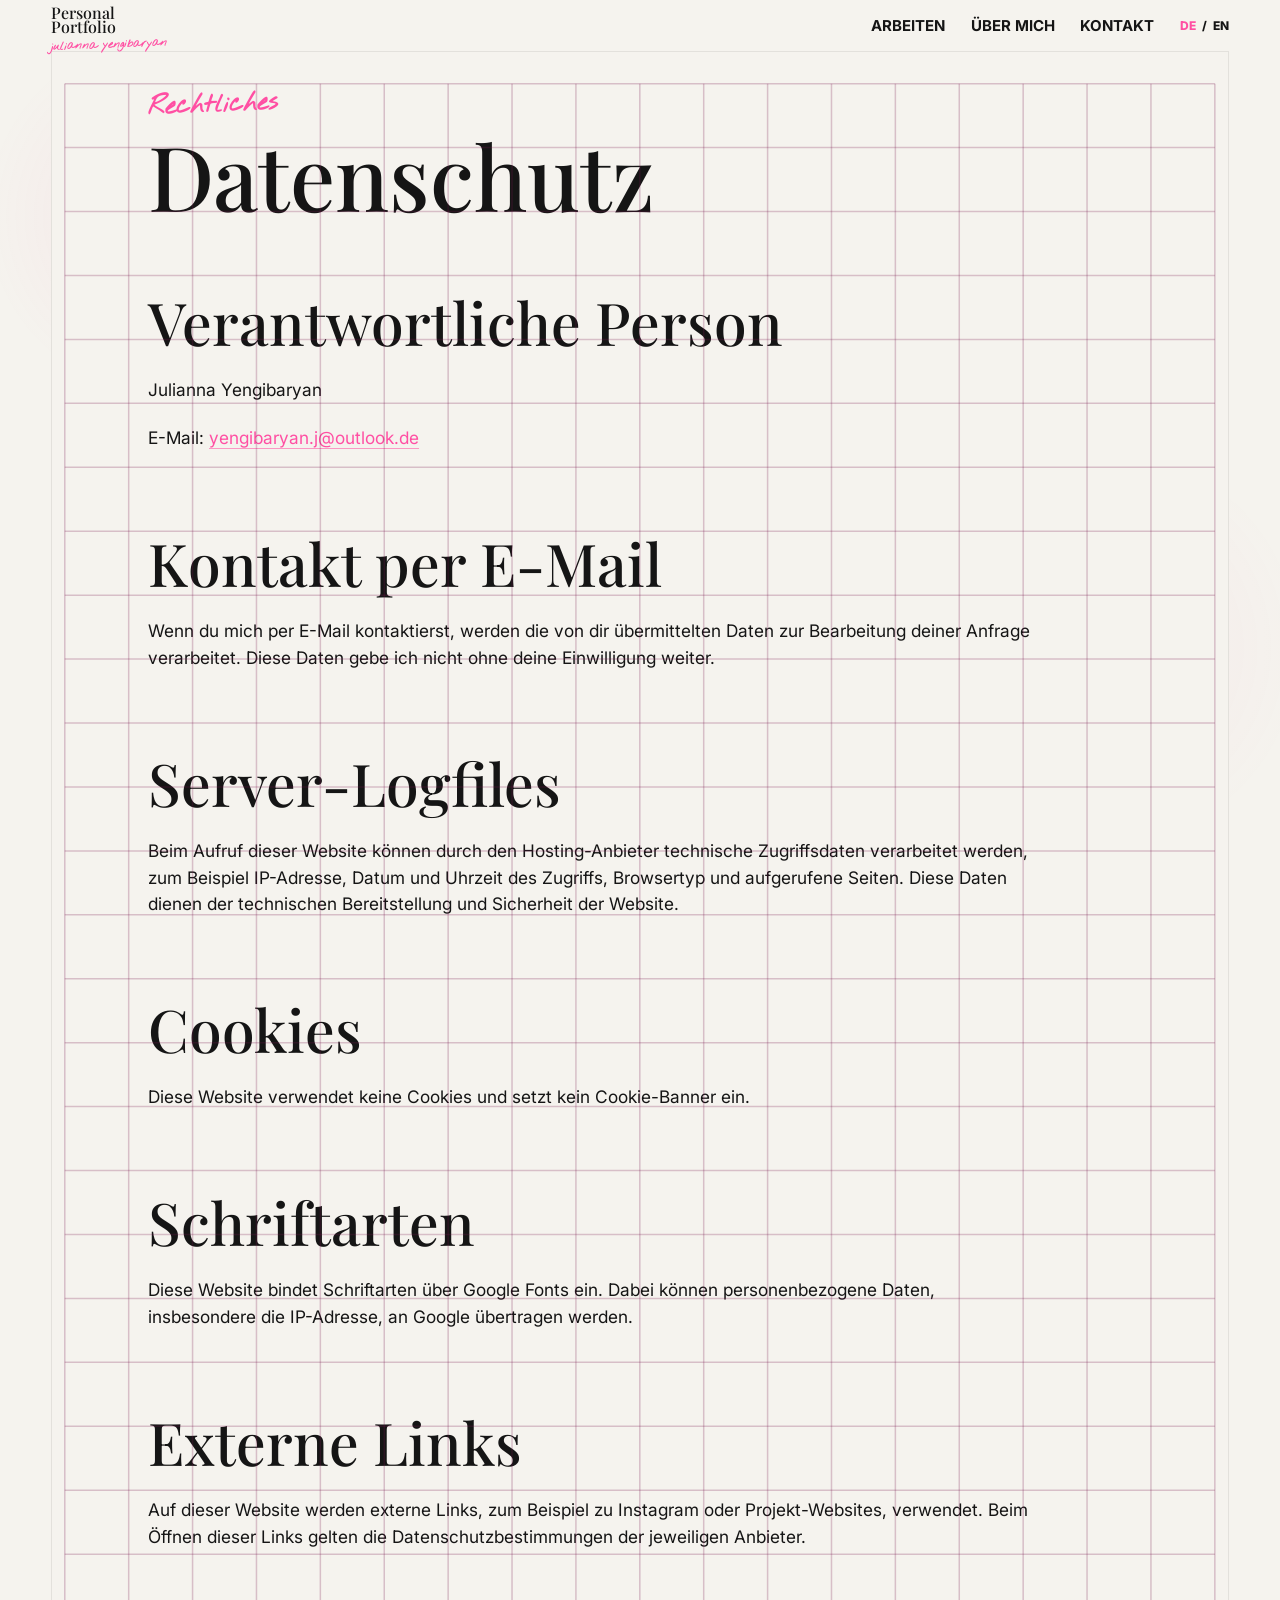
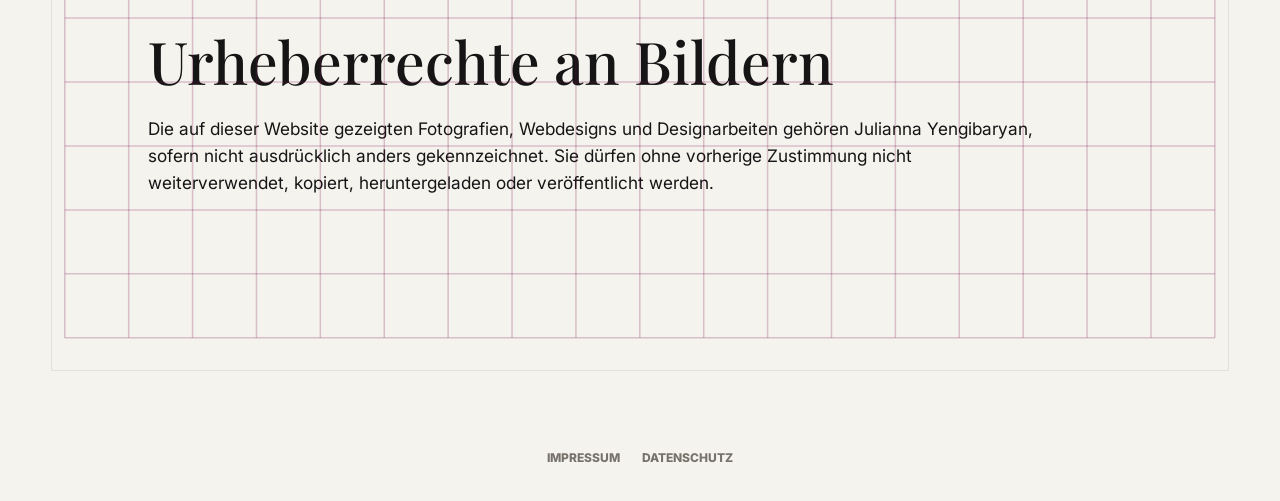
==== commit 84391a0d: "doku entfernt 2" ====
--- a/datenschutz.html
+++ b/datenschutz.html
@@ -63,7 +63,6 @@
     <footer class="legal-footer">
       <a href="impressum.html">Impressum</a>
       <a href="datenschutz.html">Datenschutz</a>
-      <a href="dokumentation.html">Dokumentation</a>
     </footer>
     <script src="grid-fit.js?v=20260706wholegrid"></script>
     <script>
